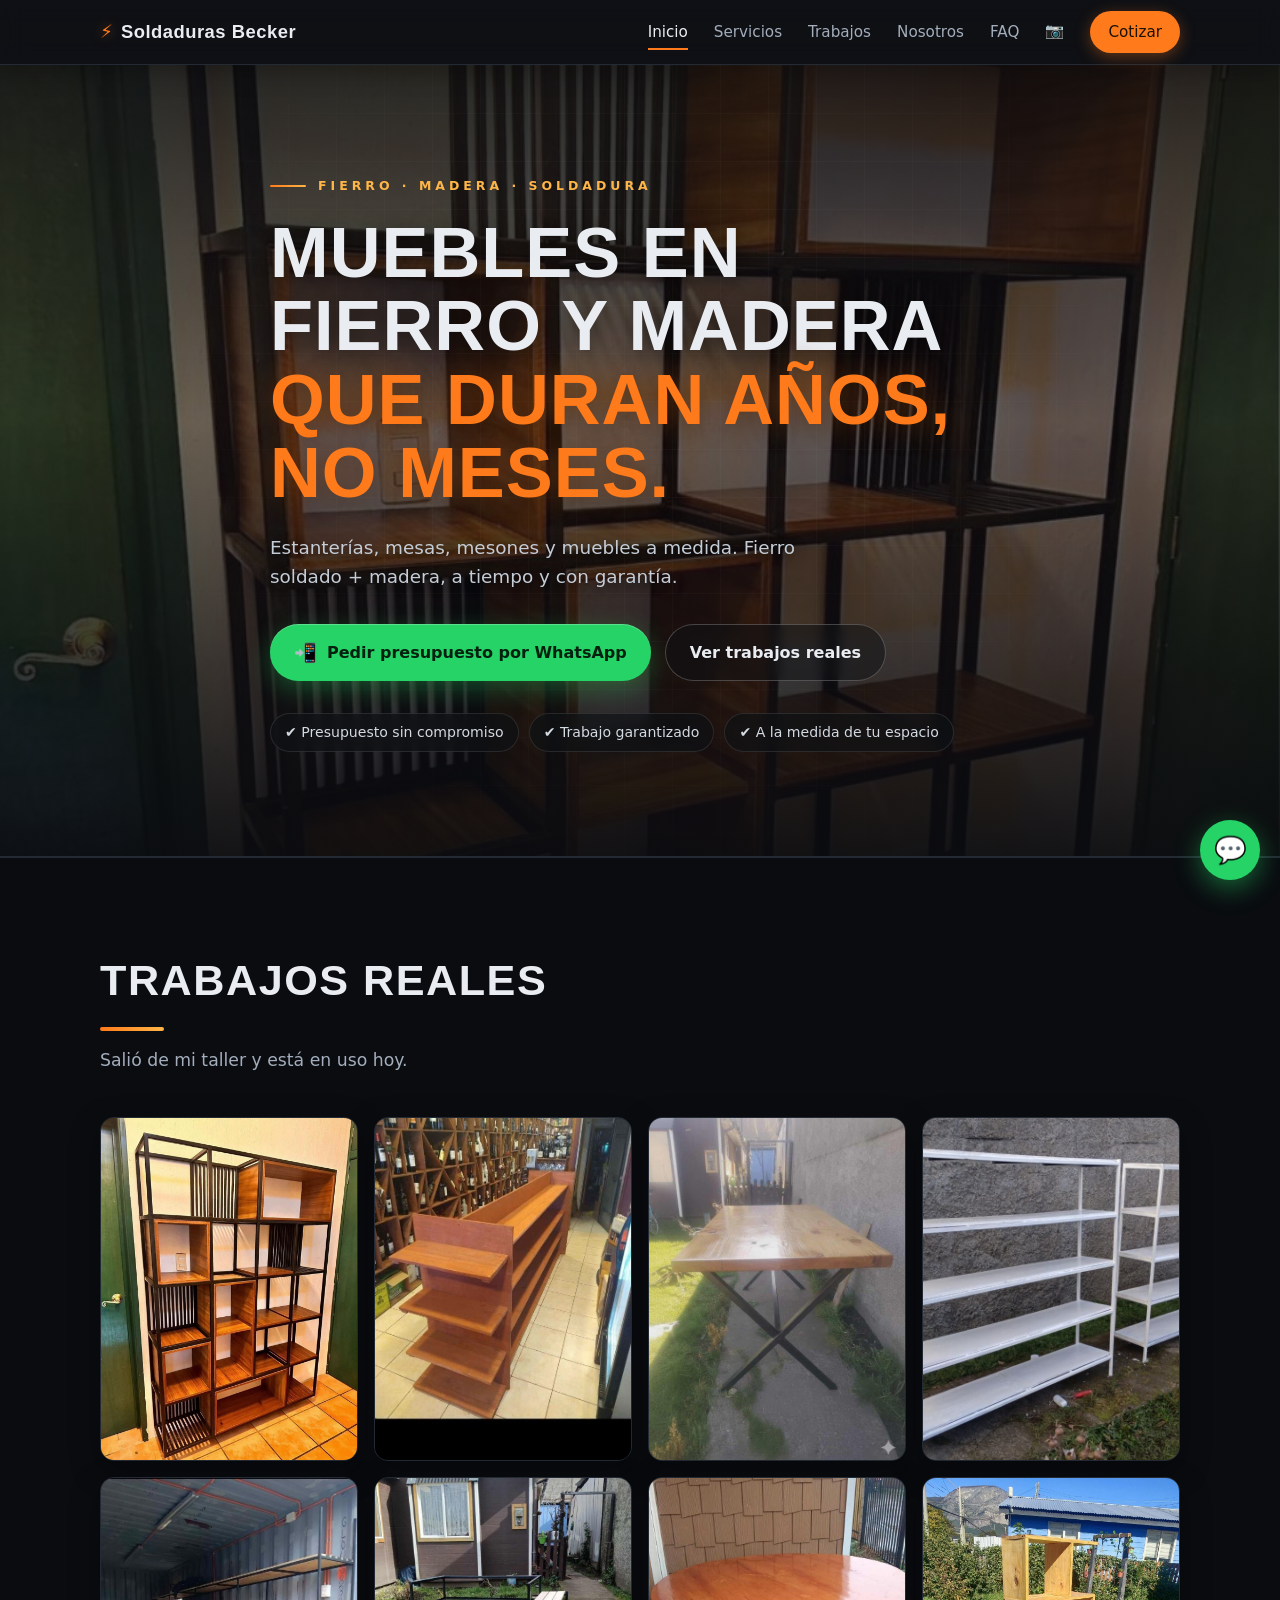
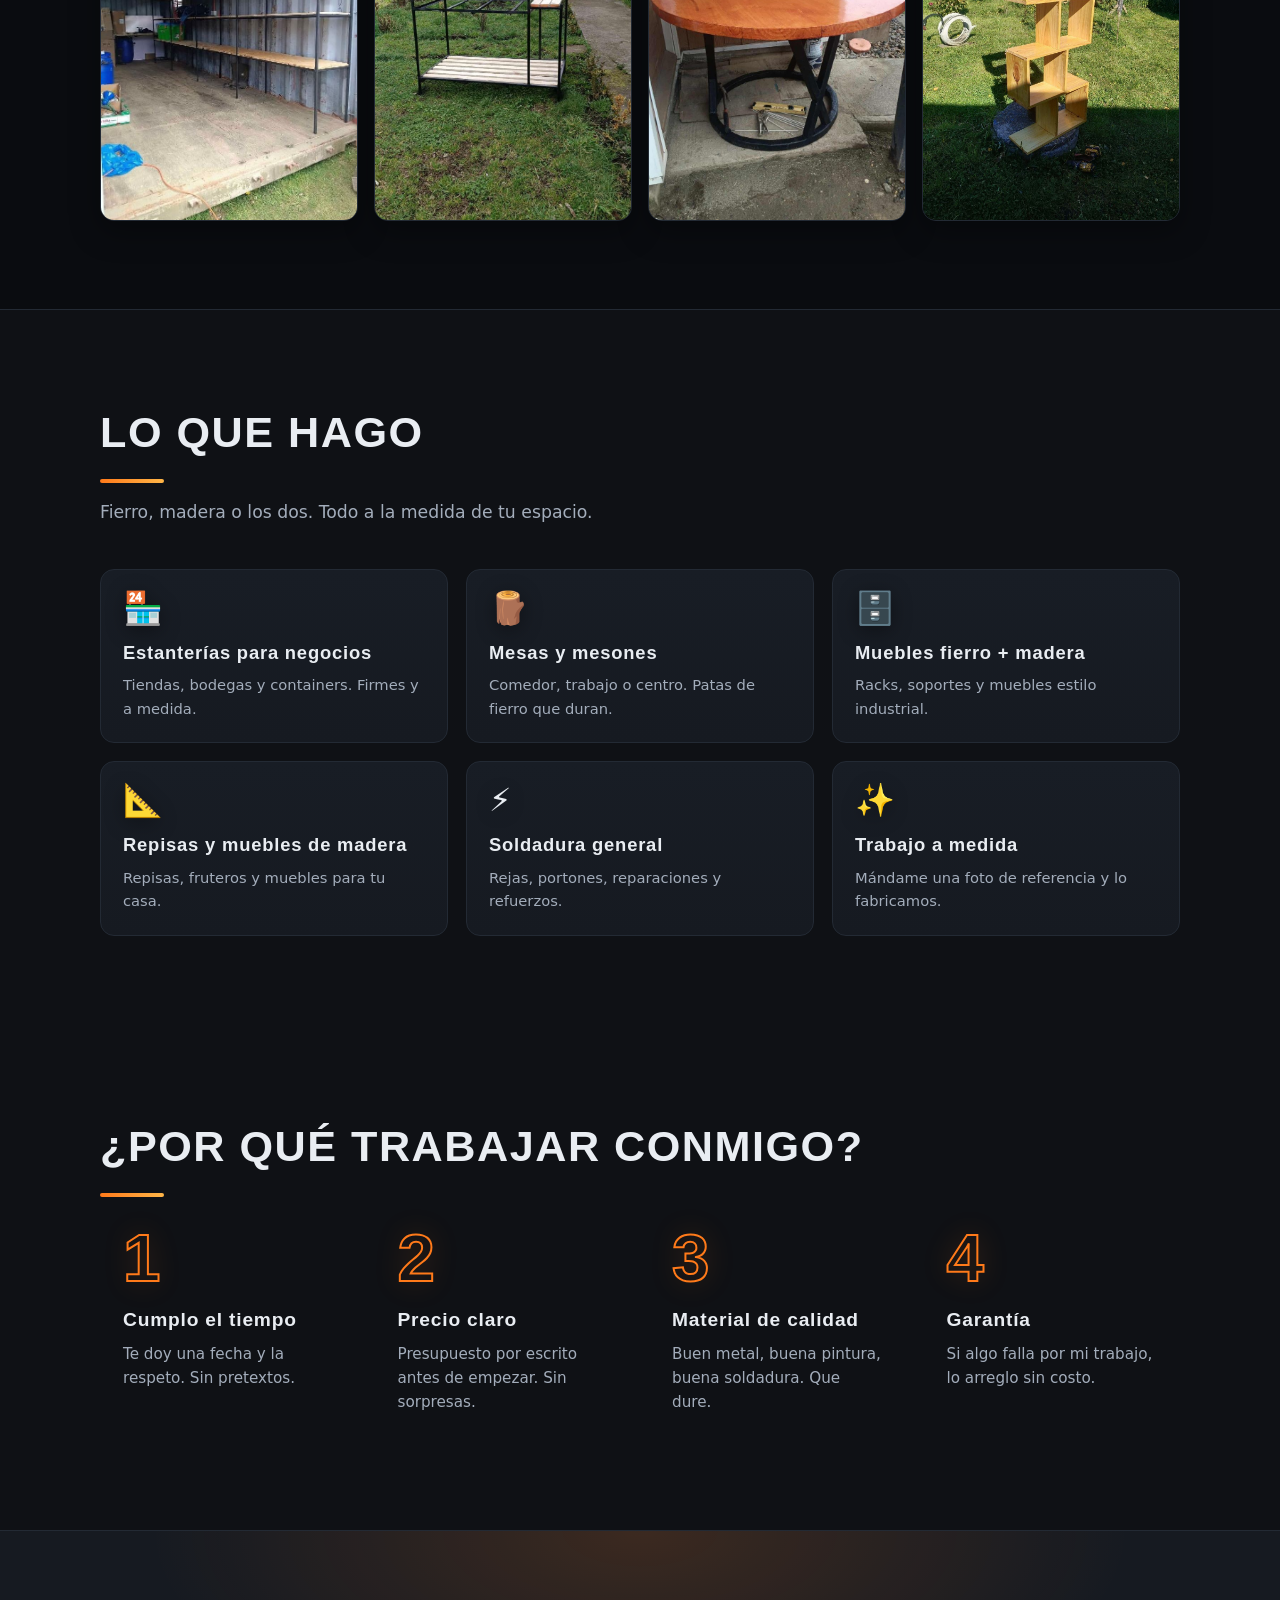
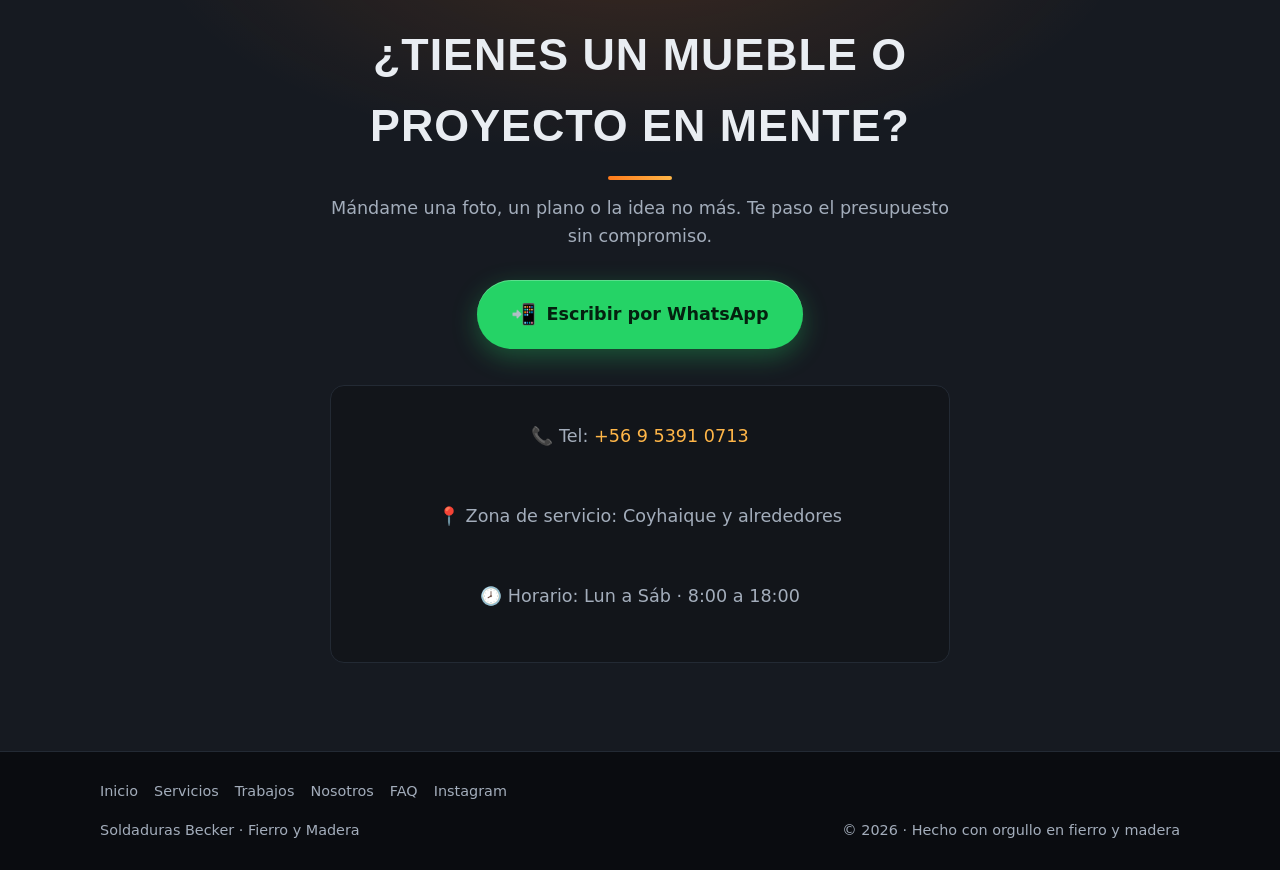
==== index.html @ 7d1e9bcb "Sitio multipagina: Servicios, Galeria, Nosotros y FAQ + menu movil e Instagram - 4 paginas nuevas co" ====
<!DOCTYPE html>
<html lang="es">
<head>
  <meta charset="UTF-8" />
  <meta name="viewport" content="width=device-width, initial-scale=1.0" />
  <!-- ====== EDITA: título y descripción para Google ====== -->
  <title>Muebles y Estructuras en Fierro y Madera | Estanterías, Mesas y Soldadura a Medida</title>
  <meta name="description" content="Muebles y estructuras en fierro y madera hechos a medida: estanterías para negocios y bodegas, mesas, mesones, repisas y soldadura general. Presupuesto sin compromiso por WhatsApp." />
  <meta name="theme-color" content="#0f1115" />

  <!-- Seguridad: Content-Security-Policy (defensa en profundidad) -->
  <meta http-equiv="Content-Security-Policy" content="default-src 'self'; img-src 'self' data:; style-src 'self' https://fonts.googleapis.com; font-src https://fonts.gstatic.com; script-src 'self'; base-uri 'self'; form-action 'self'" />
  <meta name="referrer" content="strict-origin-when-cross-origin" />

  <!-- Open Graph (cómo se ve al compartir el link en WhatsApp/Facebook) -->
  <meta property="og:title" content="Muebles y Estructuras en Fierro y Madera" />
  <meta property="og:description" content="Estanterías, mesas, mesones y muebles a medida en fierro y madera. Pide tu presupuesto por WhatsApp." />
  <meta property="og:type" content="website" />
  <meta property="og:image" content="https://5egaloz.github.io/soldaduras-becker/assets/og-imagen.jpg" />

  <link rel="preconnect" href="https://fonts.googleapis.com" />
  <link rel="preconnect" href="https://fonts.gstatic.com" crossorigin />
  <link href="https://fonts.googleapis.com/css2?family=Oswald:wght@500;600;700&family=Inter:wght@400;500;600&display=swap" rel="stylesheet" />
  <link rel="stylesheet" href="style.css" />
</head>
<body>

  <!-- ====== BARRA SUPERIOR ====== -->
  <header class="nav" id="inicio">
    <div class="container nav__inner">
      <a href="index.html" class="brand">
        <span class="brand__spark">⚡</span>
        <span class="brand__name" data-edit="nombre-negocio">Soldaduras Becker</span>
      </a>
      <button class="nav__toggle" type="button" aria-label="Abrir menú" aria-expanded="false" aria-controls="menu">
        <span></span><span></span><span></span>
      </button>
      <nav class="nav__links" id="menu">
        <a href="index.html" class="is-active">Inicio</a>
        <a href="servicios.html">Servicios</a>
        <a href="galeria.html">Trabajos</a>
        <a href="nosotros.html">Nosotros</a>
        <a href="faq.html">FAQ</a>
        <a class="nav__ig" href="https://www.instagram.com/muebleria.becker/" target="_blank" rel="noopener" aria-label="Instagram">📷</a>
        <a href="#" class="nav__cta" data-wa="56953910713" data-msg="Hola, vi su página y quiero cotizar un mueble o trabajo a medida.">Cotizar</a>
      </nav>
    </div>
  </header>

  <!-- ====== HERO ====== -->
  <section class="hero">
    <div class="container hero__content">
      <p class="hero__eyebrow">FIERRO · MADERA · SOLDADURA</p>
      <h1 class="hero__title">Muebles en fierro y madera<br><span>que duran años, no meses.</span></h1>
      <p class="hero__sub">Estanterías, mesas, mesones y muebles a medida. Fierro soldado + madera, a tiempo y con garantía.</p>
      <div class="hero__actions">
        <!-- ====== EDITA: tu WhatsApp en data-wa (código país + número, sin + ni espacios). Chile: 56953910713 ====== -->
        <a class="btn btn--wa" href="#" data-wa="56953910713" data-msg="Hola, vi su página y quiero cotizar un mueble o estructura a medida.">
          <span class="btn__icon">📲</span> Pedir presupuesto por WhatsApp
        </a>
        <a class="btn btn--ghost" href="#trabajos">Ver trabajos reales</a>
      </div>
      <ul class="hero__badges">
        <li>✔ Presupuesto sin compromiso</li>
        <li>✔ Trabajo garantizado</li>
        <li>✔ A la medida de tu espacio</li>
      </ul>
    </div>
  </section>

  <!-- ====== TRABAJOS / GALERÍA (fotos primero) ====== -->
  <section class="section section--dark" id="trabajos">
    <div class="container">
      <h2 class="section__title">Trabajos reales</h2>
      <p class="section__lead">Salió de mi taller y está en uso hoy.</p>
      <div class="gallery">
        <figure class="gallery__item"><img src="assets/trabajos/trabajo-1.jpg" alt="Estantería industrial de fierro negro y madera instalada en casa de cliente" loading="lazy" /></figure>
        <figure class="gallery__item"><img src="assets/trabajos/trabajo-2.jpg" alt="Mueble exhibidor de madera a medida para tienda de vinos" loading="lazy" /></figure>
        <figure class="gallery__item"><img src="assets/trabajos/trabajo-3.jpg" alt="Mesa de comedor de madera con patas X de fierro soldado" loading="lazy" /></figure>
        <figure class="gallery__item"><img src="assets/trabajos/trabajo-4.jpg" alt="Estanterías metálicas soldadas y pintadas para bodega" loading="lazy" /></figure>
        <figure class="gallery__item"><img src="assets/trabajos/trabajo-5.jpg" alt="Estantería metálica a medida instalada dentro de container de bodega" loading="lazy" /></figure>
        <figure class="gallery__item"><img src="assets/trabajos/trabajo-6.jpg" alt="Mesón de estructura de fierro con cubiertas de madera" loading="lazy" /></figure>
        <figure class="gallery__item"><img src="assets/trabajos/trabajo-7.jpg" alt="Mesa redonda de madera con base circular de fierro soldado" loading="lazy" /></figure>
        <figure class="gallery__item"><img src="assets/trabajos/trabajo-8.jpg" alt="Repisa zigzag de madera nativa hecha a medida" loading="lazy" /></figure>
      </div>
    </div>
  </section>

  <!-- ====== SERVICIOS (info condensada) ====== -->
  <section class="section" id="servicios">
    <div class="container">
      <h2 class="section__title">Lo que hago</h2>
      <p class="section__lead">Fierro, madera o los dos. Todo a la medida de tu espacio.</p>
      <div class="grid grid--3">
        <article class="card"><div class="card__icon">🏪</div><h3>Estanterías para negocios</h3><p>Tiendas, bodegas y containers. Firmes y a medida.</p></article>
        <article class="card"><div class="card__icon">🪵</div><h3>Mesas y mesones</h3><p>Comedor, trabajo o centro. Patas de fierro que duran.</p></article>
        <article class="card"><div class="card__icon">🗄️</div><h3>Muebles fierro + madera</h3><p>Racks, soportes y muebles estilo industrial.</p></article>
        <article class="card"><div class="card__icon">📐</div><h3>Repisas y muebles de madera</h3><p>Repisas, fruteros y muebles para tu casa.</p></article>
        <article class="card"><div class="card__icon">⚡</div><h3>Soldadura general</h3><p>Rejas, portones, reparaciones y refuerzos.</p></article>
        <article class="card"><div class="card__icon">✨</div><h3>Trabajo a medida</h3><p>Mándame una foto de referencia y lo fabricamos.</p></article>
      </div>
    </div>
  </section>

  <!-- ====== POR QUÉ NOSOTROS ====== -->
  <section class="section" id="porque">
    <div class="container">
      <h2 class="section__title">¿Por qué trabajar conmigo?</h2>
      <div class="grid grid--4 why">
        <div class="why__item"><span class="why__num">1</span><h3>Cumplo el tiempo</h3><p>Te doy una fecha y la respeto. Sin pretextos.</p></div>
        <div class="why__item"><span class="why__num">2</span><h3>Precio claro</h3><p>Presupuesto por escrito antes de empezar. Sin sorpresas.</p></div>
        <div class="why__item"><span class="why__num">3</span><h3>Material de calidad</h3><p>Buen metal, buena pintura, buena soldadura. Que dure.</p></div>
        <div class="why__item"><span class="why__num">4</span><h3>Garantía</h3><p>Si algo falla por mi trabajo, lo arreglo sin costo.</p></div>
      </div>
    </div>
  </section>

  <!-- ====== CTA / CONTACTO ====== -->
  <section class="section cta" id="contacto">
    <div class="container cta__inner">
      <h2>¿Tienes un mueble o proyecto en mente?</h2>
      <p>Mándame una foto, un plano o la idea no más. Te paso el presupuesto sin compromiso.</p>
      <a class="btn btn--wa btn--big" href="#" data-wa="56953910713" data-msg="Hola, quiero cotizar un mueble o trabajo en fierro y madera.">
        <span class="btn__icon">📲</span> Escribir por WhatsApp
      </a>
      <div class="cta__alt">
        <!-- EDITA tu teléfono y zona -->
        <p>📞 Tel: <a href="tel:+56953910713" data-edit="telefono">+56 9 5391 0713</a></p>
        <p>📍 Zona de servicio: <span data-edit="zona">Coyhaique y alrededores</span></p>
        <p>🕗 Horario: <span data-edit="horario">Lun a Sáb · 8:00 a 18:00</span></p>
      </div>
    </div>
  </section>

  <footer class="footer">
    <div class="container footer__inner">
      <nav class="footer__links">
        <a href="index.html">Inicio</a>
        <a href="servicios.html">Servicios</a>
        <a href="galeria.html">Trabajos</a>
        <a href="nosotros.html">Nosotros</a>
        <a href="faq.html">FAQ</a>
        <a href="https://www.instagram.com/muebleria.becker/" target="_blank" rel="noopener">Instagram</a>
      </nav>
      <span data-edit="nombre-negocio">Soldaduras Becker · Fierro y Madera</span>
      <span>© <span id="year"></span> · Hecho con orgullo en fierro y madera</span>
    </div>
  </footer>

  <!-- Botón flotante de WhatsApp -->
  <a class="wa-float" href="#" data-wa="56953910713" data-msg="Hola, vi su página y quiero un presupuesto." aria-label="WhatsApp">
    <span>💬</span>
  </a>

  <script src="script.js"></script>
</body>
</html>
---- style.css ----
/* ====== Sistema visual: industrial / acero + acento naranja chispa ====== */
:root {
  --bg: #0f1115;
  --bg-soft: #161a21;
  --bg-dark: #0a0c10;
  --text: #e9edf2;
  --muted: #a3adbb;
  --line: #232a34;
  --accent: #ff7a1a;      /* naranja chispa de soldadura */
  --accent-2: #ffb648;
  --wa: #25d366;
  --radius: 14px;
  --max: 1120px;
  --shadow-card: 0 10px 30px rgba(0, 0, 0, .35);
  --shadow-card-hover: 0 18px 44px rgba(0, 0, 0, .5);
}

* { box-sizing: border-box; margin: 0; padding: 0; }
html { scroll-behavior: smooth; }
body {
  font-family: 'Inter', system-ui, sans-serif;
  background: var(--bg);
  color: var(--text);
  line-height: 1.6;
  -webkit-font-smoothing: antialiased;
}
h1, h2, h3, .brand__name { font-family: 'Oswald', sans-serif; letter-spacing: .5px; }
a { color: inherit; text-decoration: none; }
img { max-width: 100%; display: block; }
.container { width: 100%; max-width: var(--max); margin: 0 auto; padding: 0 20px; }

/* Anclas: que el sticky nav no tape los títulos */
section[id] { scroll-margin-top: 72px; }

/* ====== Accesibilidad: focus visible ====== */
a:focus-visible,
button:focus-visible {
  outline: 3px solid var(--accent-2);
  outline-offset: 3px;
  border-radius: 6px;
}
.btn:focus-visible, .nav__cta:focus-visible, .wa-float:focus-visible {
  outline: 3px solid var(--accent-2);
  outline-offset: 3px;
}

/* ====== Nav ====== */
.nav {
  position: sticky; top: 0; z-index: 50;
  background: rgba(15,17,21,.82);
  backdrop-filter: blur(12px);
  -webkit-backdrop-filter: blur(12px);
  border-bottom: 1px solid var(--line);
  box-shadow: 0 6px 24px rgba(0,0,0,.25);
}
.nav__inner { display: flex; align-items: center; justify-content: space-between; height: 64px; gap: 12px; }
.brand { display: flex; align-items: center; gap: 8px; font-size: 1.15rem; font-weight: 700; min-width: 0; }
.brand__name { white-space: nowrap; overflow: hidden; text-overflow: ellipsis; }
.brand__spark { color: var(--accent); filter: drop-shadow(0 0 6px rgba(255,122,26,.6)); }
.nav__links { display: flex; align-items: center; gap: 26px; flex-shrink: 0; }
.nav__links a { color: var(--muted); font-weight: 500; font-size: .95rem; transition: color .2s; position: relative; }
.nav__links a:not(.nav__cta)::after {
  content: ""; position: absolute; left: 0; bottom: -6px;
  width: 100%; height: 2px; background: var(--accent);
  transform: scaleX(0); transform-origin: left;
  transition: transform .25s ease;
}
.nav__links a:not(.nav__cta):hover::after { transform: scaleX(1); }
.nav__links a:hover { color: var(--text); }
.nav__cta {
  background: var(--accent); color: #1a1206 !important;
  padding: 9px 18px; border-radius: 999px; font-weight: 600;
  box-shadow: 0 4px 16px rgba(255,122,26,.35);
  transition: background .2s, box-shadow .2s, transform .15s;
}
.nav__cta:hover { background: var(--accent-2); box-shadow: 0 6px 20px rgba(255,182,72,.4); transform: translateY(-1px); }

/* ====== Hero con foto real (trabajo-1: estantería fierro + madera) ====== */
.hero {
  position: relative;
  min-height: 88vh;
  display: flex; align-items: center;
  background:
    linear-gradient(180deg, rgba(10,12,16,.88) 0%, rgba(13,15,19,.62) 45%, rgba(10,12,16,.96) 100%),
    radial-gradient(900px 420px at 80% -10%, rgba(255,122,26,.22), transparent 60%),
    url("assets/trabajos/trabajo-1.jpg") center 35% / cover no-repeat var(--bg-dark);
  overflow: hidden;
  border-bottom: 1px solid var(--line);
}
.hero::after {
  content: ""; position: absolute; inset: 0; z-index: 1;
  background-image:
    linear-gradient(rgba(255,255,255,.022) 1px, transparent 1px),
    linear-gradient(90deg, rgba(255,255,255,.022) 1px, transparent 1px);
  background-size: 48px 48px;
  -webkit-mask-image: radial-gradient(circle at 50% 40%, #000 30%, transparent 75%);
  mask-image: radial-gradient(circle at 50% 40%, #000 30%, transparent 75%);
  pointer-events: none;
}
.hero__content { position: relative; z-index: 2; padding: 80px 20px; max-width: 780px; }
.hero__eyebrow {
  display: inline-flex; align-items: center; gap: 12px;
  color: var(--accent-2); font-weight: 600; letter-spacing: 4px; font-size: .78rem;
  margin-bottom: 20px;
}
.hero__eyebrow::before {
  content: ""; width: 36px; height: 2px;
  background: linear-gradient(90deg, var(--accent), var(--accent-2));
  border-radius: 2px;
}
.hero__title {
  font-size: clamp(2.5rem, 7vw, 4.4rem);
  line-height: 1.04;
  font-weight: 700;
  text-transform: uppercase;
  letter-spacing: 1px;
  text-shadow: 0 4px 24px rgba(0,0,0,.6);
}
.hero__title span { color: var(--accent); text-shadow: 0 0 30px rgba(255,122,26,.35), 0 4px 24px rgba(0,0,0,.6); }
.hero__sub {
  color: #c4ccd6; font-size: 1.15rem; margin: 24px 0 32px; max-width: 560px;
  text-shadow: 0 2px 12px rgba(0,0,0,.7);
}
.hero__actions { display: flex; gap: 14px; flex-wrap: wrap; }
.hero__badges { list-style: none; display: flex; gap: 10px; flex-wrap: wrap; margin-top: 32px; }
.hero__badges li {
  color: #d4dae2; font-size: .88rem; font-weight: 500;
  background: rgba(15,17,21,.65);
  border: 1px solid rgba(255,255,255,.1);
  backdrop-filter: blur(6px);
  -webkit-backdrop-filter: blur(6px);
  padding: 7px 14px; border-radius: 999px;
}

/* ====== Botones ====== */
.btn {
  display: inline-flex; align-items: center; gap: 10px;
  padding: 14px 24px; border-radius: 999px;
  font-weight: 600; font-size: 1rem; cursor: pointer;
  transition: transform .18s ease, background .2s, box-shadow .25s, border-color .2s, color .2s;
}
.btn:hover { transform: translateY(-2px); }
.btn:active { transform: translateY(0); }
.btn--wa {
  background: var(--wa); color: #04210f;
  box-shadow: 0 8px 26px rgba(37,211,102,.32), inset 0 1px 0 rgba(255,255,255,.25);
}
.btn--wa:hover { background: #2ee06f; box-shadow: 0 12px 34px rgba(37,211,102,.45), inset 0 1px 0 rgba(255,255,255,.25); }
.btn--ghost {
  background: rgba(15,17,21,.5); color: var(--text);
  border: 1px solid rgba(255,255,255,.22);
  backdrop-filter: blur(6px);
  -webkit-backdrop-filter: blur(6px);
}
.btn--ghost:hover { border-color: var(--accent); color: var(--accent-2); background: rgba(255,122,26,.08); }
.btn--big { padding: 18px 34px; font-size: 1.1rem; }
.btn__icon { font-size: 1.15em; }

/* ====== Secciones ====== */
.section { padding: 88px 0; }
.section--dark { background: var(--bg-dark); border-top: 1px solid var(--line); border-bottom: 1px solid var(--line); }
.section__title {
  font-size: clamp(1.9rem, 4vw, 2.7rem);
  font-weight: 700;
  text-transform: uppercase;
  letter-spacing: 1.5px;
  position: relative;
  padding-bottom: 16px;
}
.section__title::after {
  content: ""; position: absolute; left: 0; bottom: 0;
  width: 64px; height: 4px; border-radius: 2px;
  background: linear-gradient(90deg, var(--accent), var(--accent-2));
}
.section__lead { color: var(--muted); margin: 16px 0 42px; font-size: 1.08rem; max-width: 640px; }
code { background: var(--bg-soft); padding: 2px 7px; border-radius: 6px; color: var(--accent-2); font-size: .9em; }

/* ====== Grids / Cards ====== */
.grid { display: grid; gap: 18px; }
.grid--3 { grid-template-columns: repeat(3, 1fr); }
.grid--4 { grid-template-columns: repeat(4, 1fr); }
.card {
  position: relative;
  background: linear-gradient(180deg, #181d25, var(--bg-soft));
  border: 1px solid var(--line);
  border-radius: var(--radius); padding: 22px 22px;
  transition: transform .22s ease, border-color .25s, box-shadow .25s;
  overflow: hidden;
}
.card::before {
  content: ""; position: absolute; top: 0; left: 0; right: 0;
  height: 3px; background: linear-gradient(90deg, var(--accent), var(--accent-2));
  transform: scaleX(0); transform-origin: left;
  transition: transform .3s ease;
}
.card:hover {
  transform: translateY(-6px);
  border-color: rgba(255,122,26,.55);
  box-shadow: var(--shadow-card-hover);
}
.card:hover::before { transform: scaleX(1); }
.card__icon {
  font-size: 2.4rem; margin-bottom: 14px; line-height: 1;
  filter: drop-shadow(0 4px 10px rgba(0,0,0,.4));
  transition: transform .25s ease;
}
.card:hover .card__icon { transform: scale(1.12) rotate(-3deg); }
.card h3 { font-size: 1.15rem; margin-bottom: 6px; letter-spacing: .8px; }
.card p { color: var(--muted); font-size: .92rem; }
.card__icon { font-size: 2rem; }

/* ====== Galería (fotos verticales de celular) ====== */
.gallery { display: grid; grid-template-columns: repeat(4, 1fr); gap: 16px; }
.gallery__item {
  margin: 0;
  aspect-ratio: 3 / 4;
  border-radius: var(--radius); overflow: hidden;
  background: var(--bg-soft);
  border: 1px solid var(--line);
  box-shadow: var(--shadow-card);
  transition: transform .25s ease, border-color .25s, box-shadow .3s;
}
.gallery__item:hover {
  transform: translateY(-5px);
  border-color: var(--accent);
  box-shadow: 0 16px 40px rgba(0,0,0,.55), 0 0 0 1px rgba(255,122,26,.35);
}
.gallery__item img {
  width: 100%; height: 100%; object-fit: cover;
  transition: transform .5s cubic-bezier(.2,.7,.3,1), filter .4s;
  filter: saturate(.96);
}
.gallery__item:hover img { transform: scale(1.07); filter: saturate(1.08); }

/* ====== Por qué: números grandes estilo industrial (outline naranja) ====== */
.why__item {
  padding: 26px 22px;
  border-radius: var(--radius);
  border: 1px solid transparent;
  transition: border-color .25s, background .25s, transform .22s;
}
.why__item:hover {
  border-color: var(--line);
  background: rgba(22,26,33,.6);
  transform: translateY(-3px);
}
.why__num {
  display: block;
  font-family: 'Oswald', sans-serif;
  font-size: 4.2rem; font-weight: 700; line-height: 1;
  margin-bottom: 14px;
  color: transparent;
  -webkit-text-stroke: 2px var(--accent);
  text-shadow: 0 0 30px rgba(255,122,26,.18);
}
@supports not (-webkit-text-stroke: 2px orange) {
  .why__num { color: var(--accent); }
}
.why__item h3 { font-size: 1.2rem; margin-bottom: 6px; letter-spacing: .8px; }
.why__item p { color: var(--muted); font-size: .95rem; }

/* ====== CTA ====== */
.cta {
  background:
    radial-gradient(700px 320px at 50% 0%, rgba(255,122,26,.16), transparent 70%),
    var(--bg-soft);
  text-align: center;
  border-top: 1px solid var(--line);
}
.cta__inner { max-width: 660px; margin: 0 auto; }
.cta h2 {
  font-size: clamp(1.9rem, 4vw, 2.8rem);
  text-transform: uppercase; letter-spacing: 1px;
  position: relative; padding-bottom: 18px; margin-bottom: 4px;
}
.cta h2::after {
  content: ""; position: absolute; left: 50%; bottom: 0; transform: translateX(-50%);
  width: 64px; height: 4px; border-radius: 2px;
  background: linear-gradient(90deg, var(--accent), var(--accent-2));
}
.cta p { color: var(--muted); margin: 14px 0 30px; font-size: 1.1rem; }
.cta__alt {
  margin-top: 36px; color: var(--muted); display: grid; gap: 8px; font-size: 1rem;
  background: rgba(15,17,21,.5);
  border: 1px solid var(--line);
  border-radius: var(--radius);
  padding: 22px 18px;
}
.cta__alt a { color: var(--accent-2); transition: color .2s; }
.cta__alt a:hover { color: var(--accent); }

/* ====== Footer ====== */
.footer { border-top: 1px solid var(--line); padding: 28px 0; color: var(--muted); font-size: .9rem; background: var(--bg-dark); }
.footer__inner { display: flex; justify-content: space-between; flex-wrap: wrap; gap: 10px; align-items: center; }
.footer__links { display: flex; flex-wrap: wrap; gap: 16px; width: 100%; margin-bottom: 6px; }
.footer__links a { color: var(--muted); transition: color .2s; }
.footer__links a:hover { color: var(--accent-2); }

/* ====== WhatsApp flotante: sombra verde + pulso sutil ====== */
.wa-float {
  position: fixed; right: 20px; bottom: 20px; z-index: 60;
  width: 60px; height: 60px; border-radius: 50%;
  background: var(--wa); display: flex; align-items: center; justify-content: center;
  font-size: 1.65rem;
  box-shadow: 0 8px 26px rgba(37,211,102,.45);
  transition: transform .2s ease, box-shadow .25s;
  animation: wa-pulse 2.6s ease-in-out infinite;
}
.wa-float:hover { transform: scale(1.08); animation-play-state: paused; }
@keyframes wa-pulse {
  0%, 100% { box-shadow: 0 8px 26px rgba(37,211,102,.45), 0 0 0 0 rgba(37,211,102,.45); }
  50%      { box-shadow: 0 8px 26px rgba(37,211,102,.45), 0 0 0 14px rgba(37,211,102,0); }
}

/* ====== Movimiento reducido (accesibilidad) ====== */
@media (prefers-reduced-motion: reduce) {
  html { scroll-behavior: auto; }
  *, *::before, *::after { animation: none !important; transition: none !important; }
}

/* ====== Botón hamburguesa (oculto en desktop) ====== */
.nav__toggle {
  display: none;
  flex-direction: column; justify-content: center; align-items: center; gap: 5px;
  width: 44px; height: 44px;
  background: none; border: 0; cursor: pointer; padding: 0;
}
.nav__toggle span {
  display: block; width: 24px; height: 2px; border-radius: 2px;
  background: var(--text);
  transition: transform .25s ease, opacity .2s ease;
}
.nav__toggle[aria-expanded="true"] span:nth-child(1) { transform: translateY(7px) rotate(45deg); }
.nav__toggle[aria-expanded="true"] span:nth-child(2) { opacity: 0; }
.nav__toggle[aria-expanded="true"] span:nth-child(3) { transform: translateY(-7px) rotate(-45deg); }

/* Link activo en el nav */
.nav__links a.is-active { color: var(--text); }
.nav__links a.is-active:not(.nav__cta)::after { transform: scaleX(1); }

/* Enlace a Instagram en el nav */
.nav__ig { font-size: 1.2rem; line-height: 1; }
.nav__ig:hover { color: var(--accent-2); }

/* ====== Cabecera de subpágina (hero chico) ====== */
.page-header {
  position: relative;
  padding: 72px 0 48px;
  background:
    radial-gradient(720px 300px at 82% -30%, rgba(255,122,26,.18), transparent 60%),
    var(--bg-soft);
  border-bottom: 1px solid var(--line);
}
.page-header__eyebrow {
  display: inline-flex; align-items: center; gap: 12px;
  color: var(--accent-2); font-weight: 600; letter-spacing: 4px; font-size: .78rem;
  margin-bottom: 16px;
}
.page-header__eyebrow::before {
  content: ""; width: 36px; height: 2px;
  background: linear-gradient(90deg, var(--accent), var(--accent-2)); border-radius: 2px;
}
.page-header h1 {
  font-size: clamp(2rem, 5vw, 3.2rem);
  text-transform: uppercase; letter-spacing: 1px; line-height: 1.08;
}
.page-header h1 span { color: var(--accent); }
.page-header p { color: var(--muted); margin-top: 16px; font-size: 1.1rem; max-width: 640px; }

/* Migas de pan simples */
.crumbs { font-size: .85rem; color: var(--muted); margin-bottom: 18px; }
.crumbs a { color: var(--accent-2); }
.crumbs a:hover { color: var(--accent); }

/* ====== Servicios en detalle ====== */
.svc { display: grid; gap: 18px; grid-template-columns: repeat(2, 1fr); }
.svc__item {
  background: linear-gradient(180deg, #181d25, var(--bg-soft));
  border: 1px solid var(--line); border-radius: var(--radius);
  padding: 26px 24px;
  transition: border-color .25s, transform .22s, box-shadow .25s;
}
.svc__item:hover { border-color: rgba(255,122,26,.5); transform: translateY(-4px); box-shadow: var(--shadow-card-hover); }
.svc__item .card__icon { font-size: 2.2rem; margin-bottom: 12px; }
.svc__item h3 { font-size: 1.3rem; letter-spacing: .6px; margin-bottom: 8px; }
.svc__item > p { color: var(--muted); margin-bottom: 14px; }
.svc__list { list-style: none; display: grid; gap: 8px; margin-bottom: 18px; }
.svc__list li { color: var(--text); font-size: .94rem; padding-left: 24px; position: relative; }
.svc__list li::before { content: "✔"; position: absolute; left: 0; color: var(--accent); }
.svc__item .btn { font-size: .92rem; padding: 11px 20px; }

/* ====== Sobre mí / El taller ====== */
.about { display: grid; grid-template-columns: 1.15fr .85fr; gap: 36px; align-items: start; }
.about p { color: var(--muted); margin-bottom: 16px; font-size: 1.05rem; }
.about strong { color: var(--text); }
.about__media {
  border-radius: var(--radius); overflow: hidden;
  border: 1px solid var(--line); box-shadow: var(--shadow-card);
}
.about__media img { width: 100%; height: 100%; object-fit: cover; aspect-ratio: 3 / 4; }
.about__stats { display: flex; flex-wrap: wrap; gap: 14px; margin: 8px 0 24px; }
.about__stat {
  background: rgba(15,17,21,.5); border: 1px solid var(--line);
  border-radius: var(--radius); padding: 14px 18px; min-width: 120px;
}
.about__stat b { display: block; font-family: 'Oswald', sans-serif; font-size: 1.9rem; color: var(--accent-2); line-height: 1; }
.about__stat span { color: var(--muted); font-size: .85rem; }

/* ====== FAQ (acordeón nativo) ====== */
.faq { max-width: 780px; }
.faq details {
  border: 1px solid var(--line); border-radius: var(--radius);
  background: var(--bg-soft); margin-bottom: 12px; overflow: hidden;
  transition: border-color .2s;
}
.faq details[open] { border-color: rgba(255,122,26,.45); }
.faq summary {
  cursor: pointer; list-style: none;
  padding: 18px 22px; font-family: 'Oswald', sans-serif; font-size: 1.08rem; letter-spacing: .4px;
  display: flex; justify-content: space-between; align-items: center; gap: 14px;
}
.faq summary::-webkit-details-marker { display: none; }
.faq summary::after { content: "+"; color: var(--accent); font-size: 1.5rem; line-height: 1; transition: transform .25s ease; }
.faq details[open] summary::after { transform: rotate(45deg); }
.faq details[open] summary { border-bottom: 1px solid var(--line); }
.faq__a { padding: 16px 22px; color: var(--muted); font-size: 1rem; }
.faq__a a { color: var(--accent-2); }

/* ====== Galería: pista de click + lightbox ====== */
.gallery__item { cursor: zoom-in; }
.lightbox {
  position: fixed; inset: 0; z-index: 100;
  background: rgba(5,7,10,.93);
  display: none; align-items: center; justify-content: center; padding: 24px;
}
.lightbox.is-open { display: flex; }
.lightbox img { max-width: 92vw; max-height: 88vh; border-radius: 10px; box-shadow: 0 24px 70px rgba(0,0,0,.65); }
.lightbox__close {
  position: absolute; top: 14px; right: 22px;
  font-size: 2.4rem; line-height: 1; color: #fff;
  background: none; border: 0; cursor: pointer;
}

/* ====== Responsive ====== */
@media (max-width: 880px) {
  .grid--3 { grid-template-columns: repeat(2, 1fr); }
  .grid--4 { grid-template-columns: repeat(2, 1fr); }
  .gallery { grid-template-columns: repeat(2, 1fr); gap: 12px; }
  .svc { grid-template-columns: 1fr; }
  .about { grid-template-columns: 1fr; }
  .about__media { max-width: 380px; }
  .hero { background-position: center 30%, 80% -10%, center 30%; }

  /* Menú móvil: el hamburguesa aparece y los links pasan a panel desplegable */
  .nav__toggle { display: flex; }
  .nav__links {
    position: absolute; top: 64px; left: 0; right: 0;
    flex-direction: column; align-items: stretch; gap: 0;
    background: rgba(15,17,21,.98);
    backdrop-filter: blur(12px); -webkit-backdrop-filter: blur(12px);
    border-bottom: 1px solid var(--line);
    box-shadow: 0 18px 40px rgba(0,0,0,.45);
    padding: 6px 20px 16px;
    max-height: 0; overflow: hidden; opacity: 0; pointer-events: none;
    transition: max-height .3s ease, opacity .2s, padding .3s;
  }
  .nav__links.is-open { max-height: 80vh; opacity: 1; pointer-events: auto; }
  .nav__links a { display: block; padding: 13px 2px; font-size: 1rem; border-bottom: 1px solid var(--line); }
  .nav__links a:not(.nav__cta)::after { display: none; }
  .nav__links .nav__ig { border-bottom: 1px solid var(--line); }
  .nav__cta { margin-top: 14px; text-align: center; border-bottom: 0 !important; }
}
@media (max-width: 560px) {
  .grid--3, .grid--4 { grid-template-columns: 1fr; }
  .gallery { grid-template-columns: repeat(2, 1fr); gap: 10px; }
  .hero { min-height: 92vh; }
  .hero__content { padding: 64px 20px; }
  .hero__actions { flex-direction: column; align-items: stretch; }
  .btn { justify-content: center; }
  .section { padding: 64px 0; }
  .why__num { font-size: 3.4rem; }
  .brand { font-size: 1rem; }
  .footer__inner { justify-content: center; text-align: center; }
}
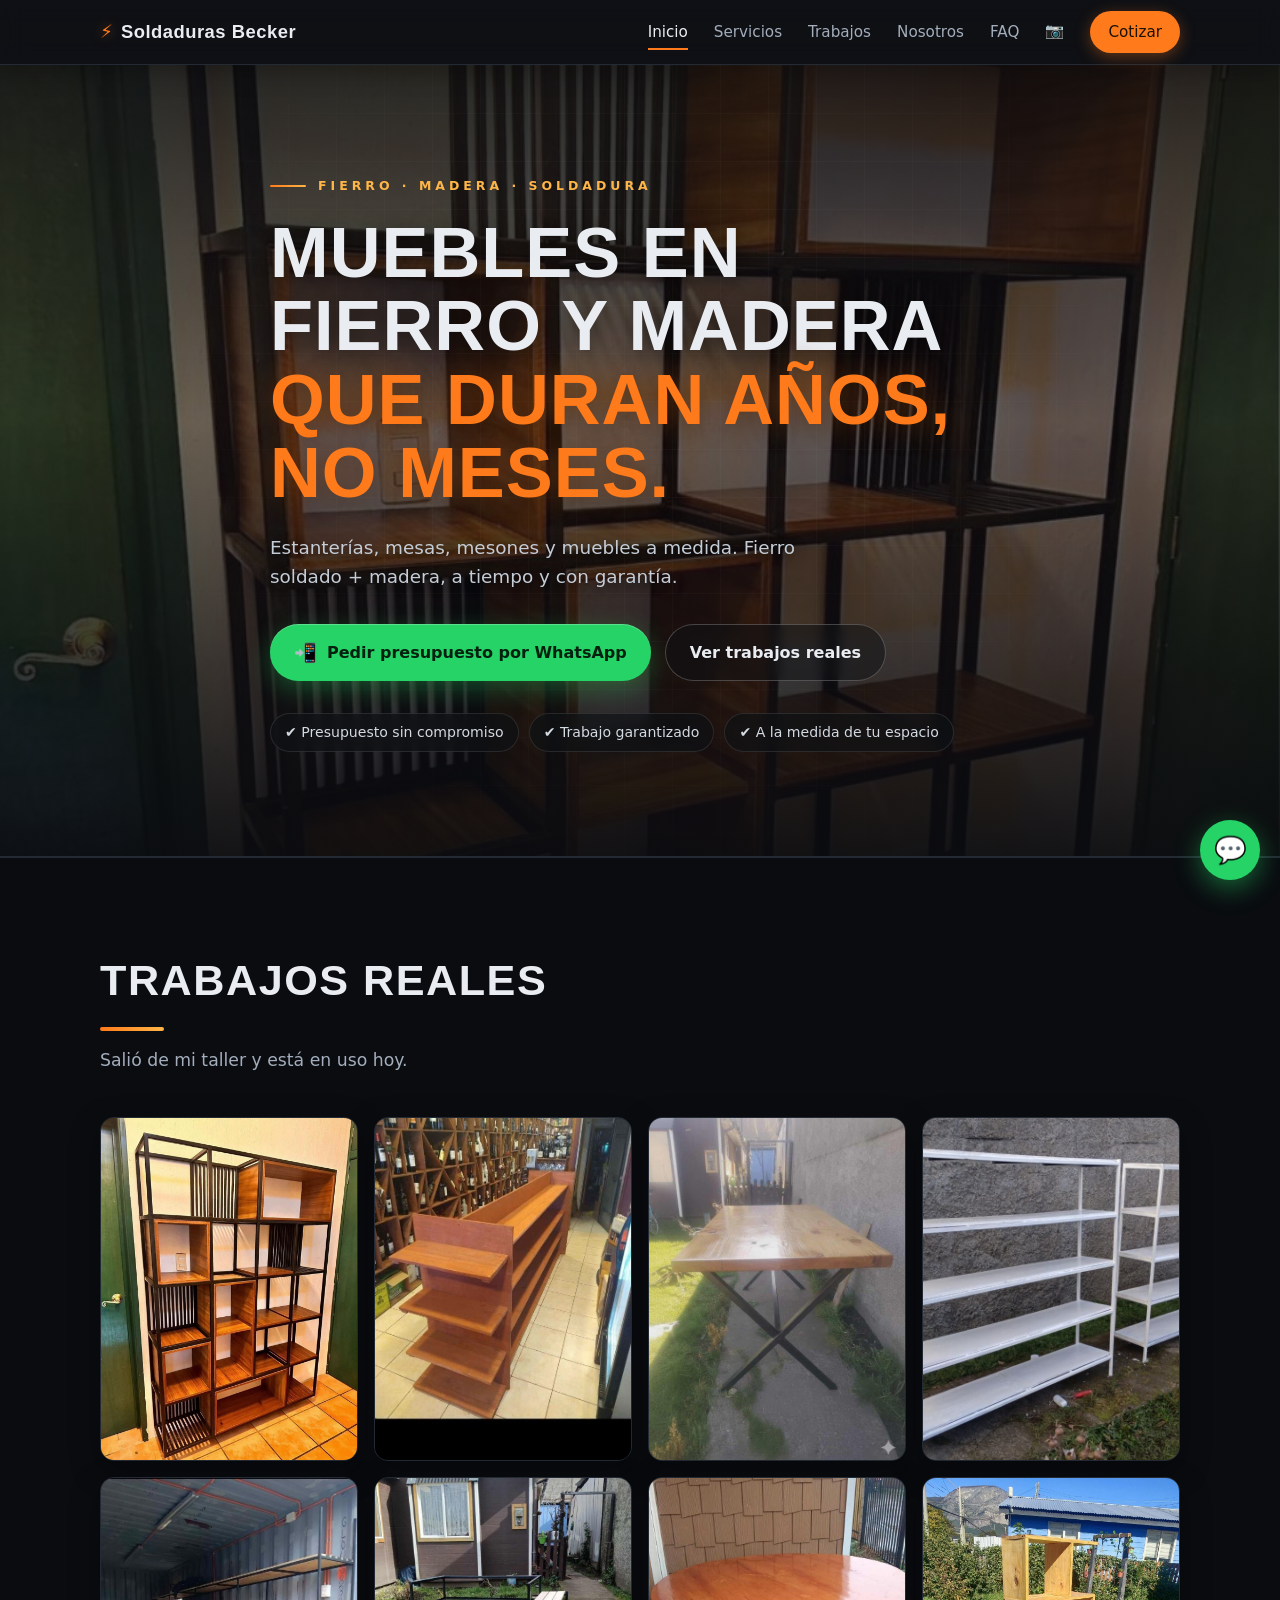
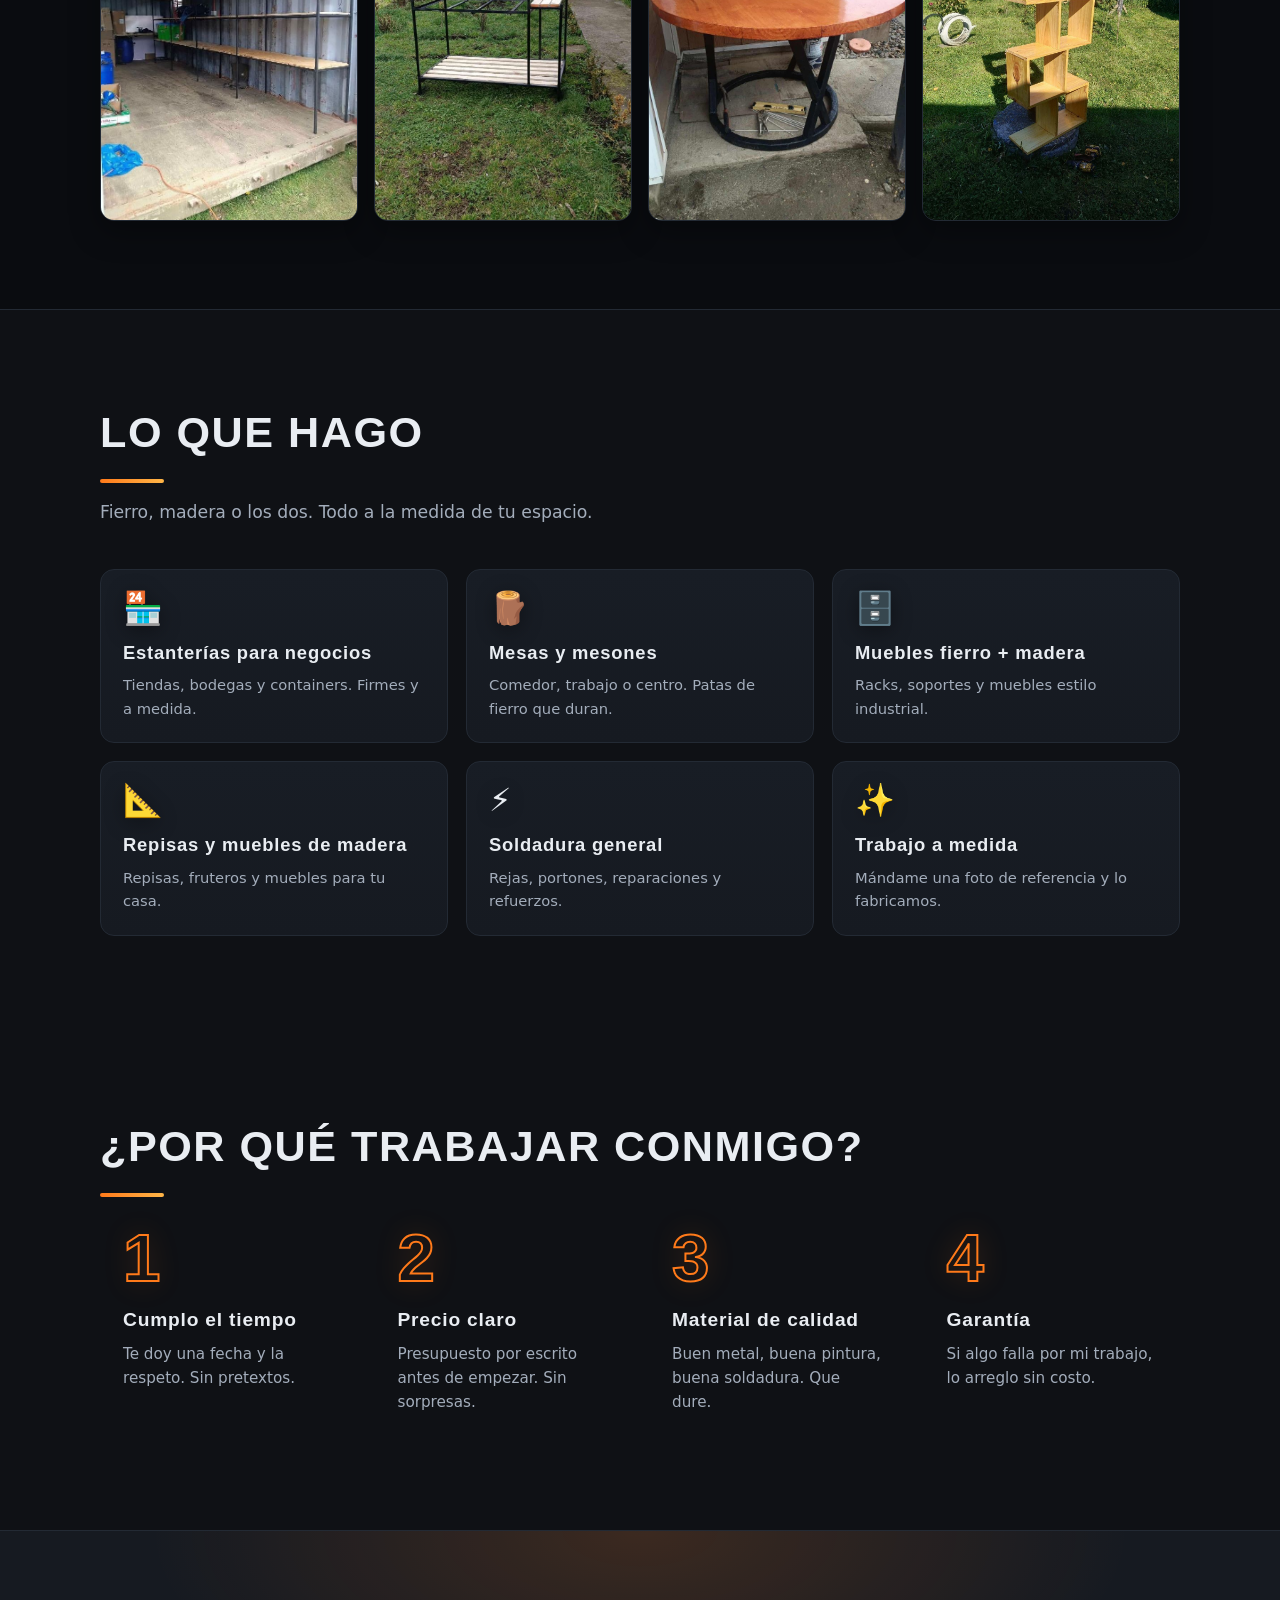
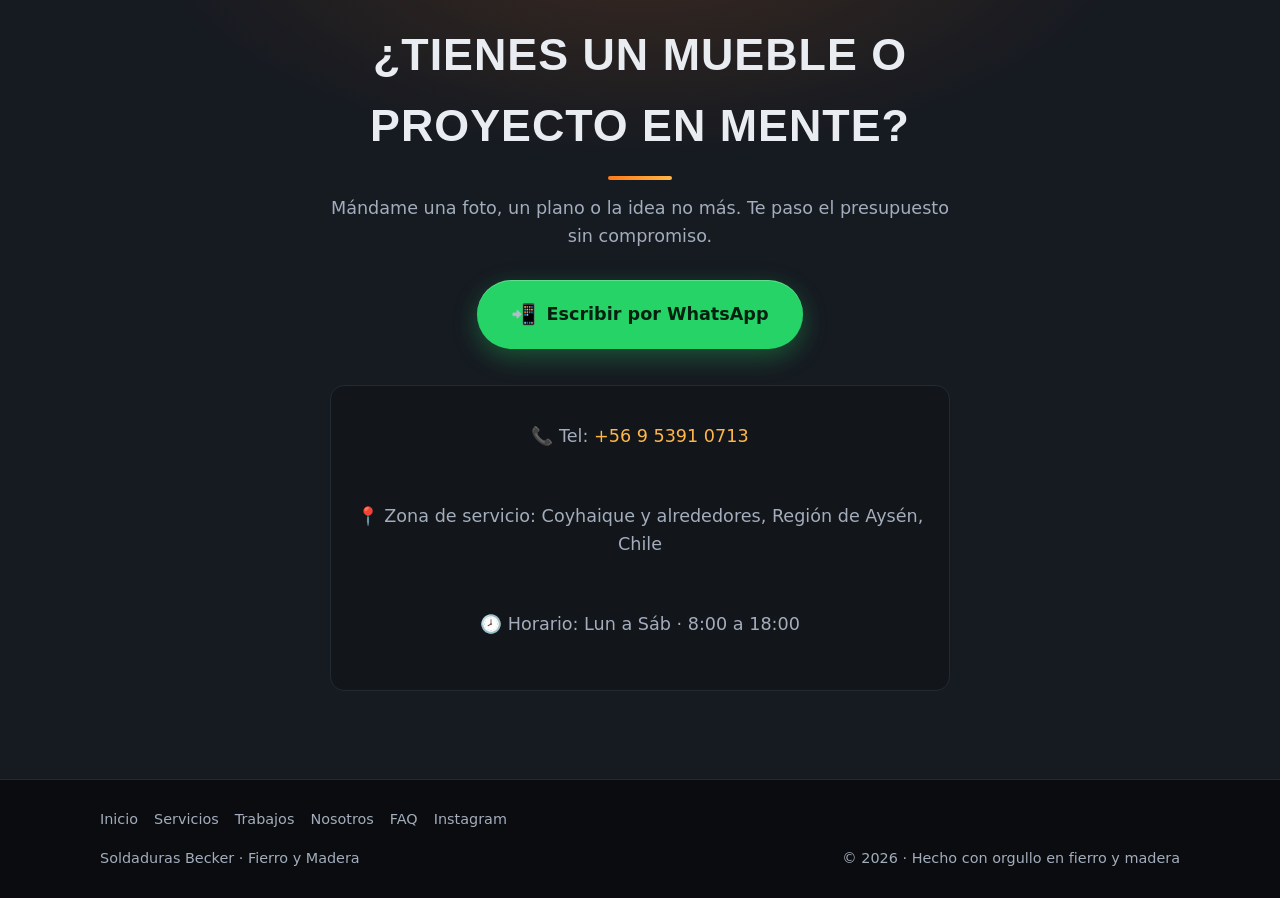
==== commit 8dfe3efa: "SEO: JSON-LD LocalBusiness, sitemap, robots, canonical, favicon, twitter cards, GA4 preparado - Dato" ====
--- a/index.html
+++ b/index.html
@@ -4,19 +4,51 @@
   <meta charset="UTF-8" />
   <meta name="viewport" content="width=device-width, initial-scale=1.0" />
   <!-- ====== EDITA: título y descripción para Google ====== -->
-  <title>Muebles y Estructuras en Fierro y Madera | Estanterías, Mesas y Soldadura a Medida</title>
-  <meta name="description" content="Muebles y estructuras en fierro y madera hechos a medida: estanterías para negocios y bodegas, mesas, mesones, repisas y soldadura general. Presupuesto sin compromiso por WhatsApp." />
+  <title>Soldaduras Becker | Muebles de Fierro y Madera a Medida en Coyhaique</title>
+  <meta name="description" content="Soldaduras Becker, Coyhaique (Región de Aysén): muebles y estructuras en fierro y madera hechos a medida — estanterías para negocios y bodegas, mesas, mesones, repisas y soldadura general. Presupuesto sin compromiso por WhatsApp." />
   <meta name="theme-color" content="#0f1115" />
 
   <!-- Seguridad: Content-Security-Policy (defensa en profundidad) -->
-  <meta http-equiv="Content-Security-Policy" content="default-src 'self'; img-src 'self' data:; style-src 'self' https://fonts.googleapis.com; font-src https://fonts.gstatic.com; script-src 'self'; base-uri 'self'; form-action 'self'" />
+  <meta http-equiv="Content-Security-Policy" content="default-src 'self'; img-src 'self' data: https://*.google-analytics.com https://*.googletagmanager.com; style-src 'self' https://fonts.googleapis.com; font-src https://fonts.gstatic.com; script-src 'self' https://www.googletagmanager.com; connect-src 'self' https://*.google-analytics.com https://*.analytics.google.com https://*.googletagmanager.com; base-uri 'self'; form-action 'self'" />
   <meta name="referrer" content="strict-origin-when-cross-origin" />
 
   <!-- Open Graph (cómo se ve al compartir el link en WhatsApp/Facebook) -->
-  <meta property="og:title" content="Muebles y Estructuras en Fierro y Madera" />
-  <meta property="og:description" content="Estanterías, mesas, mesones y muebles a medida en fierro y madera. Pide tu presupuesto por WhatsApp." />
+  <meta property="og:title" content="Soldaduras Becker | Muebles de Fierro y Madera en Coyhaique" />
+  <meta property="og:description" content="Estanterías, mesas, mesones y muebles a medida en fierro y madera, en Coyhaique. Pide tu presupuesto por WhatsApp." />
   <meta property="og:type" content="website" />
+  <meta property="og:url" content="https://5egaloz.github.io/soldaduras-becker/" />
   <meta property="og:image" content="https://5egaloz.github.io/soldaduras-becker/assets/og-imagen.jpg" />
+
+  <meta name="twitter:card" content="summary_large_image" />
+  <meta name="twitter:title" content="Soldaduras Becker | Muebles de Fierro y Madera en Coyhaique" />
+  <meta name="twitter:description" content="Estanterías, mesas, mesones y muebles a medida en fierro y madera, en Coyhaique. Pide tu presupuesto por WhatsApp." />
+  <meta name="twitter:image" content="https://5egaloz.github.io/soldaduras-becker/assets/og-imagen.jpg" />
+
+  <link rel="canonical" href="https://5egaloz.github.io/soldaduras-becker/" />
+  <link rel="icon" type="image/svg+xml" href="assets/favicon.svg" />
+
+  <!-- Datos estructurados para Google (negocio local) -->
+  <script type="application/ld+json">
+  {
+    "@context": "https://schema.org",
+    "@type": "LocalBusiness",
+    "name": "Soldaduras Becker",
+    "description": "Taller de muebles y estructuras en fierro y madera a medida: estanterías, mesas, mesones, repisas y soldadura general.",
+    "url": "https://5egaloz.github.io/soldaduras-becker/",
+    "image": "https://5egaloz.github.io/soldaduras-becker/assets/og-imagen.jpg",
+    "telephone": "+56953910713",
+    "address": {
+      "@type": "PostalAddress",
+      "addressLocality": "Coyhaique",
+      "addressRegion": "Región de Aysén",
+      "addressCountry": "CL"
+    },
+    "areaServed": "Coyhaique y alrededores, Región de Aysén, Chile",
+    "openingHours": "Mo-Sa 08:00-18:00",
+    "priceRange": "$$",
+    "sameAs": ["https://www.instagram.com/muebleria.becker/"]
+  }
+  </script>
 
   <link rel="preconnect" href="https://fonts.googleapis.com" />
   <link rel="preconnect" href="https://fonts.gstatic.com" crossorigin />
@@ -126,7 +158,7 @@
       <div class="cta__alt">
         <!-- EDITA tu teléfono y zona -->
         <p>📞 Tel: <a href="tel:+56953910713" data-edit="telefono">+56 9 5391 0713</a></p>
-        <p>📍 Zona de servicio: <span data-edit="zona">Coyhaique y alrededores</span></p>
+        <p>📍 Zona de servicio: <span data-edit="zona">Coyhaique y alrededores, Región de Aysén, Chile</span></p>
         <p>🕗 Horario: <span data-edit="horario">Lun a Sáb · 8:00 a 18:00</span></p>
       </div>
     </div>
@@ -153,5 +185,6 @@
   </a>
 
   <script src="script.js"></script>
+  <script src="analytics.js"></script>
 </body>
 </html>
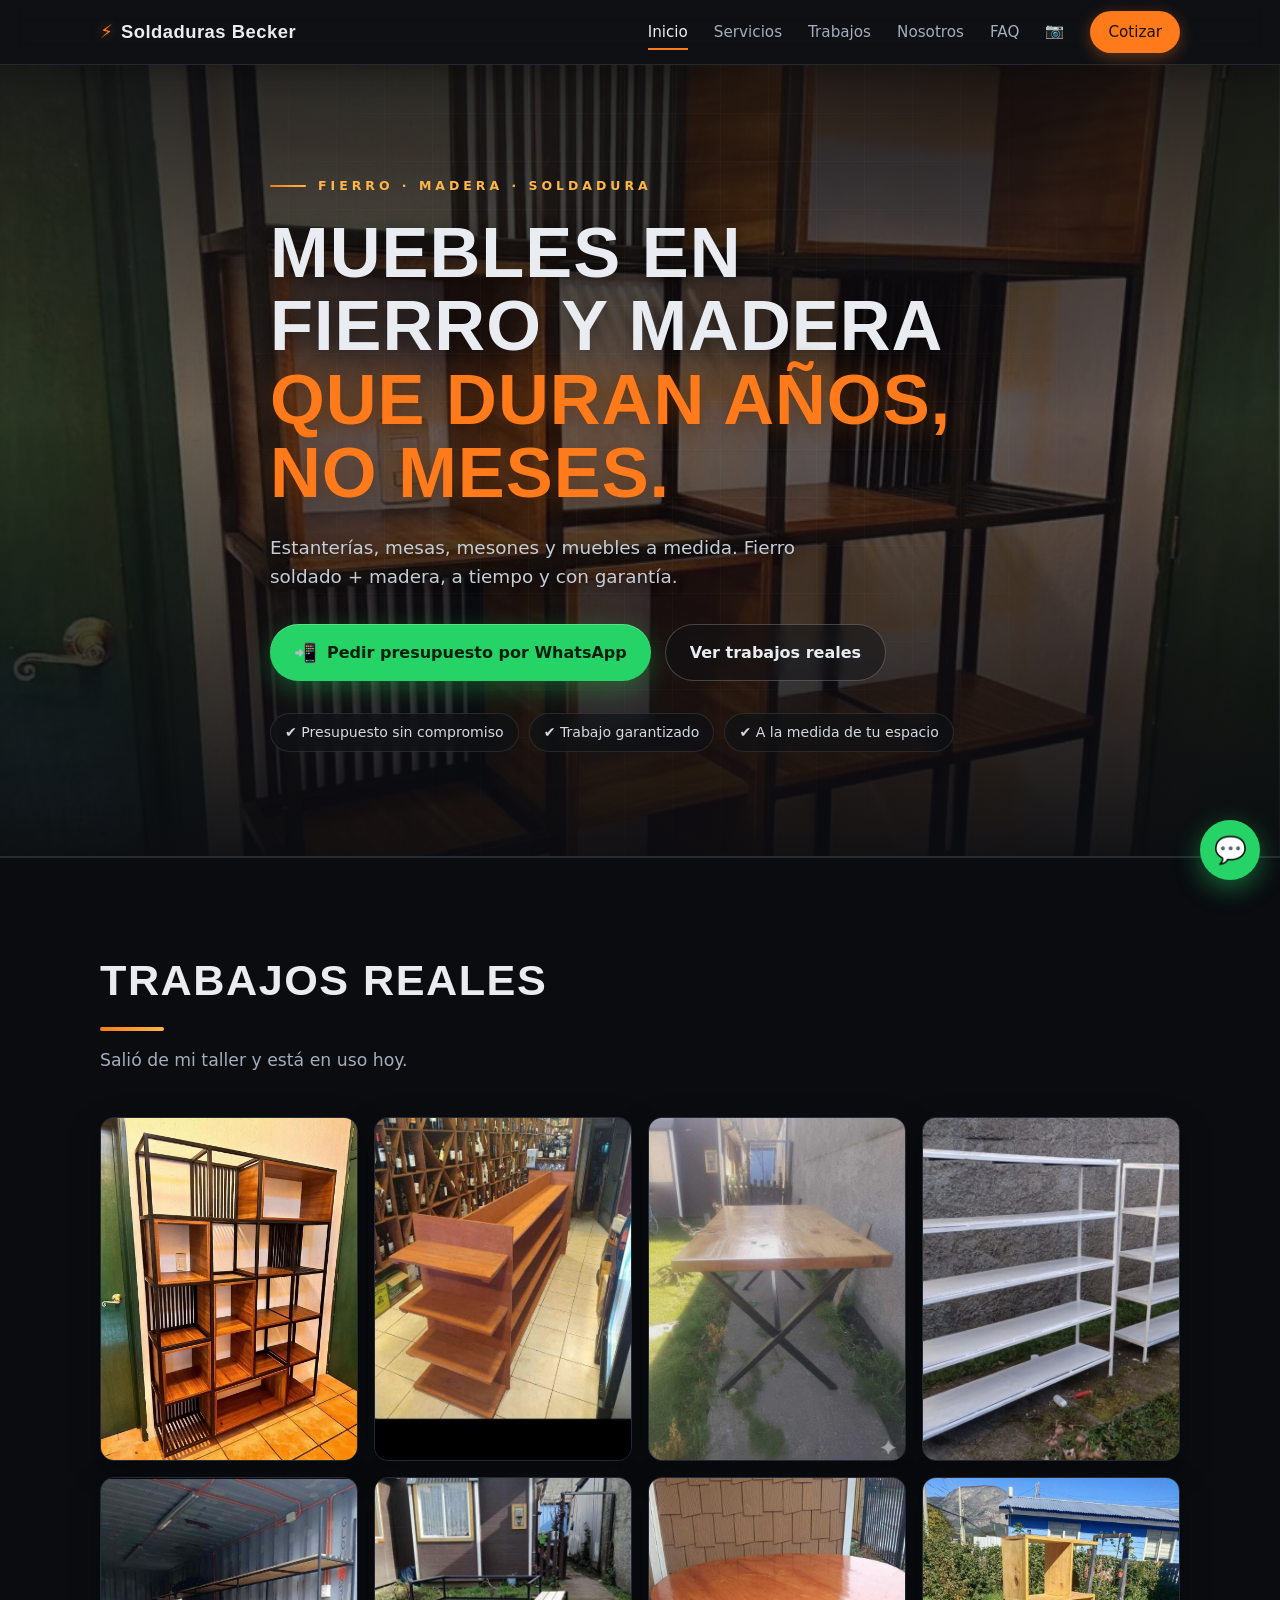
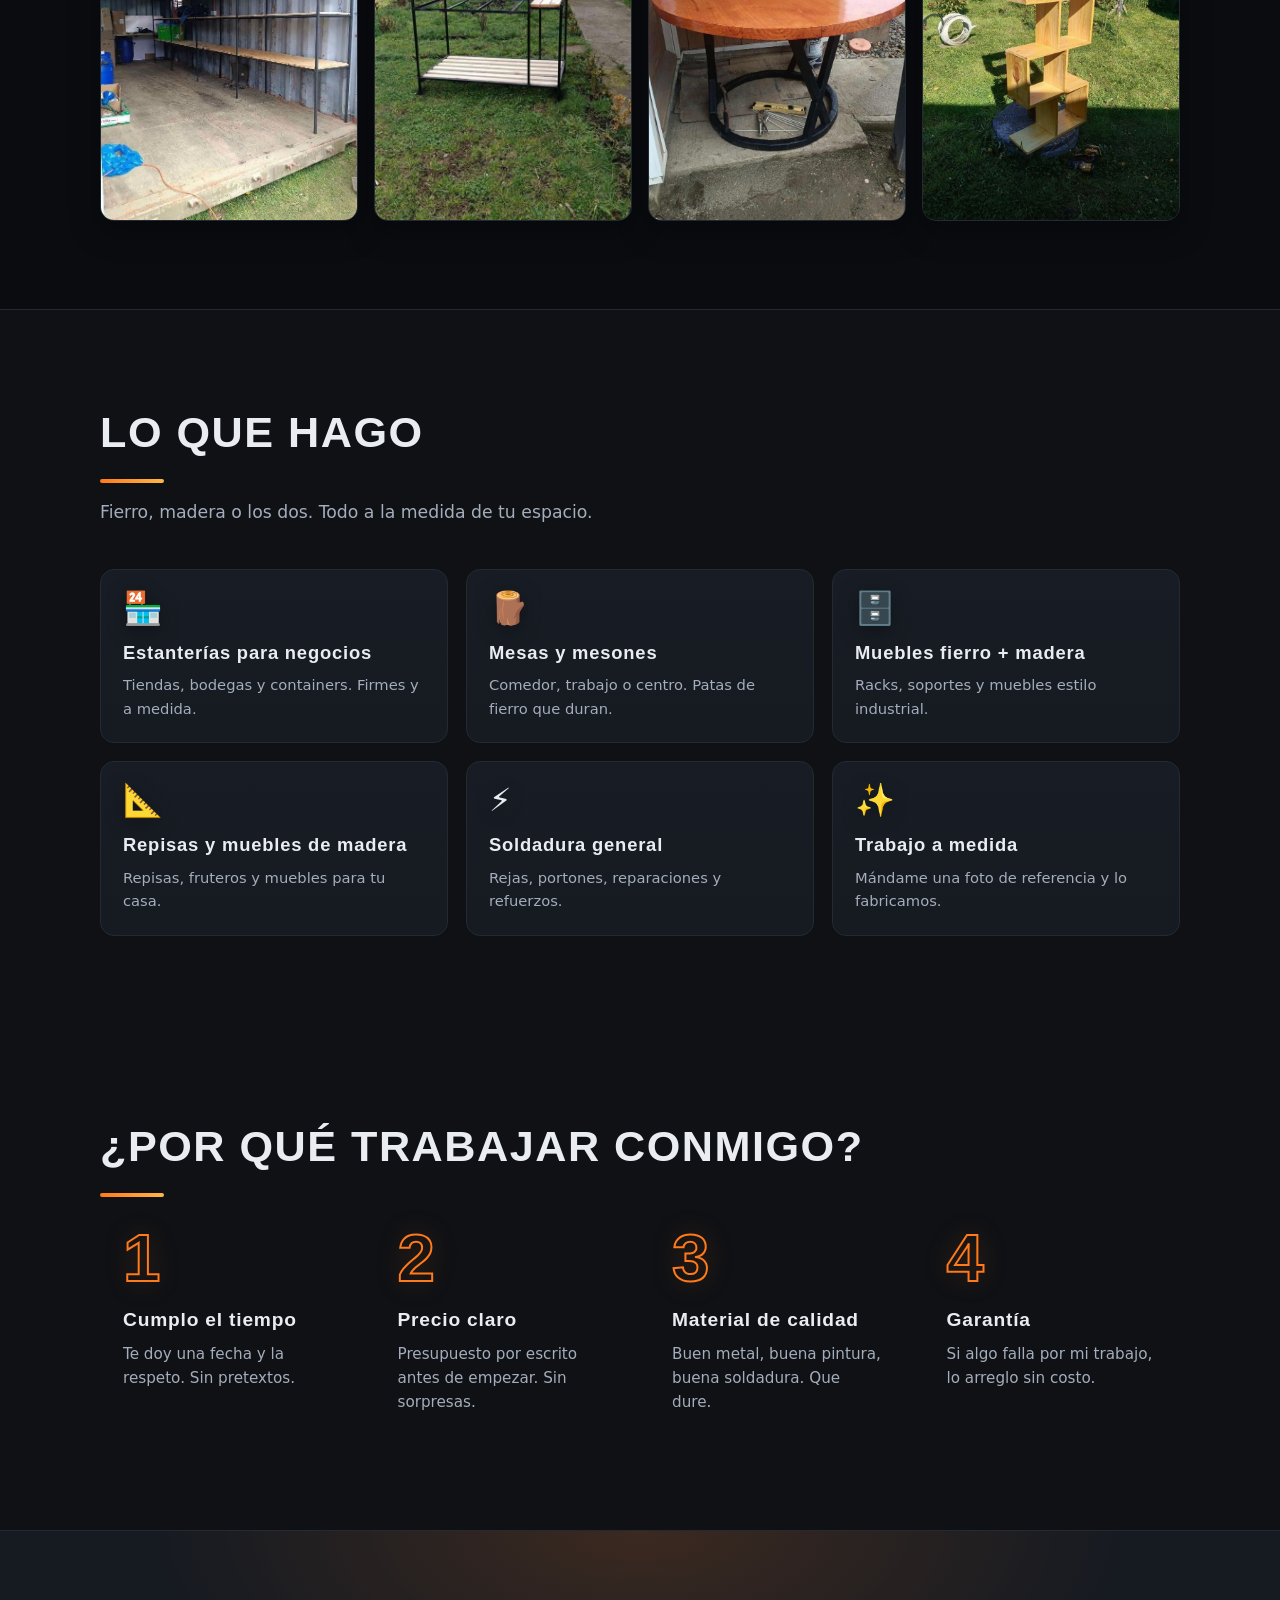
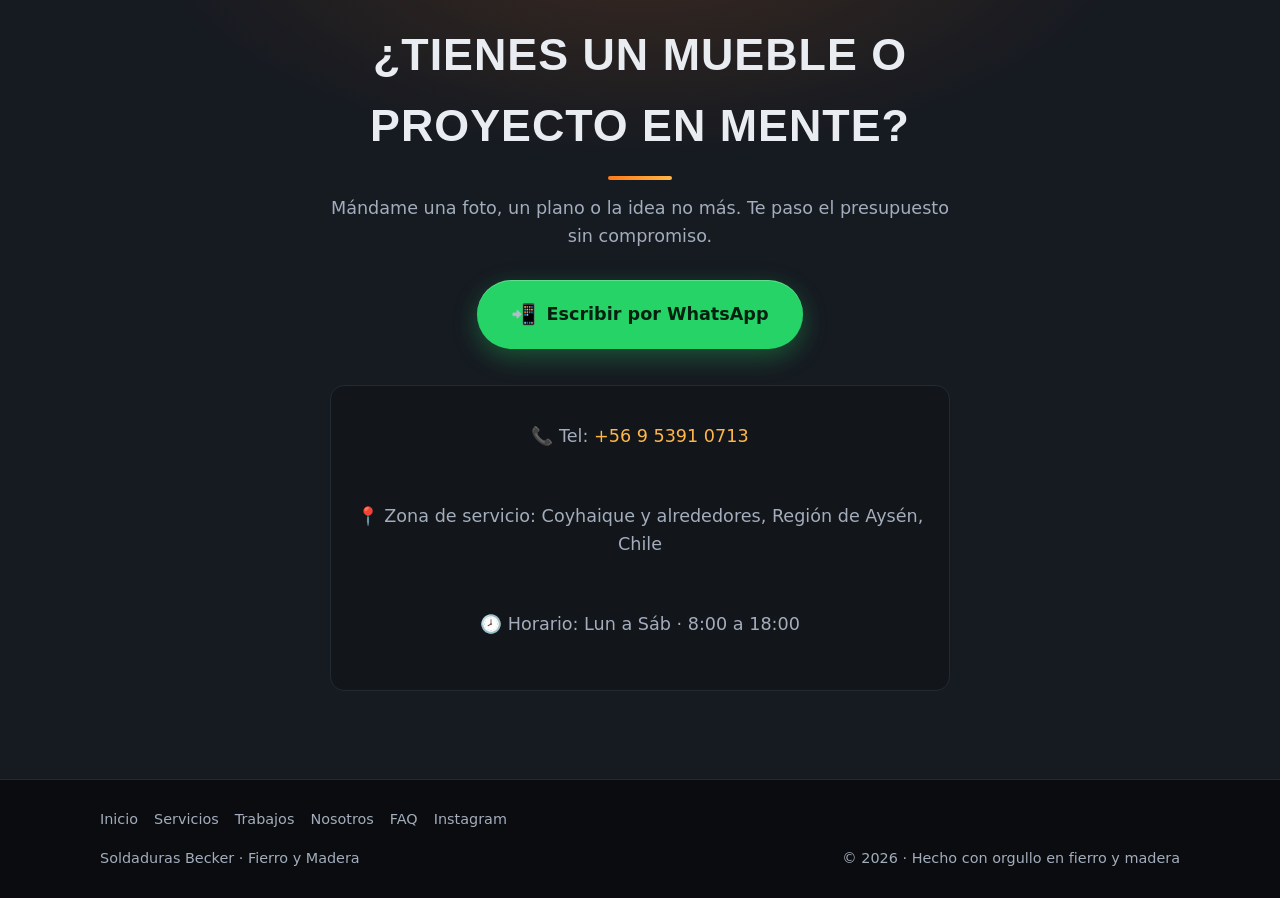
==== commit ccdf4940: "NAP: direccion Sargento Aldea 221 en JSON-LD de las 5 paginas (coincide con Perfil de Negocio Google" ====
--- a/index.html
+++ b/index.html
@@ -39,6 +39,7 @@
     "telephone": "+56953910713",
     "address": {
       "@type": "PostalAddress",
+      "streetAddress": "Sargento Aldea 221",
       "addressLocality": "Coyhaique",
       "addressRegion": "Región de Aysén",
       "addressCountry": "CL"
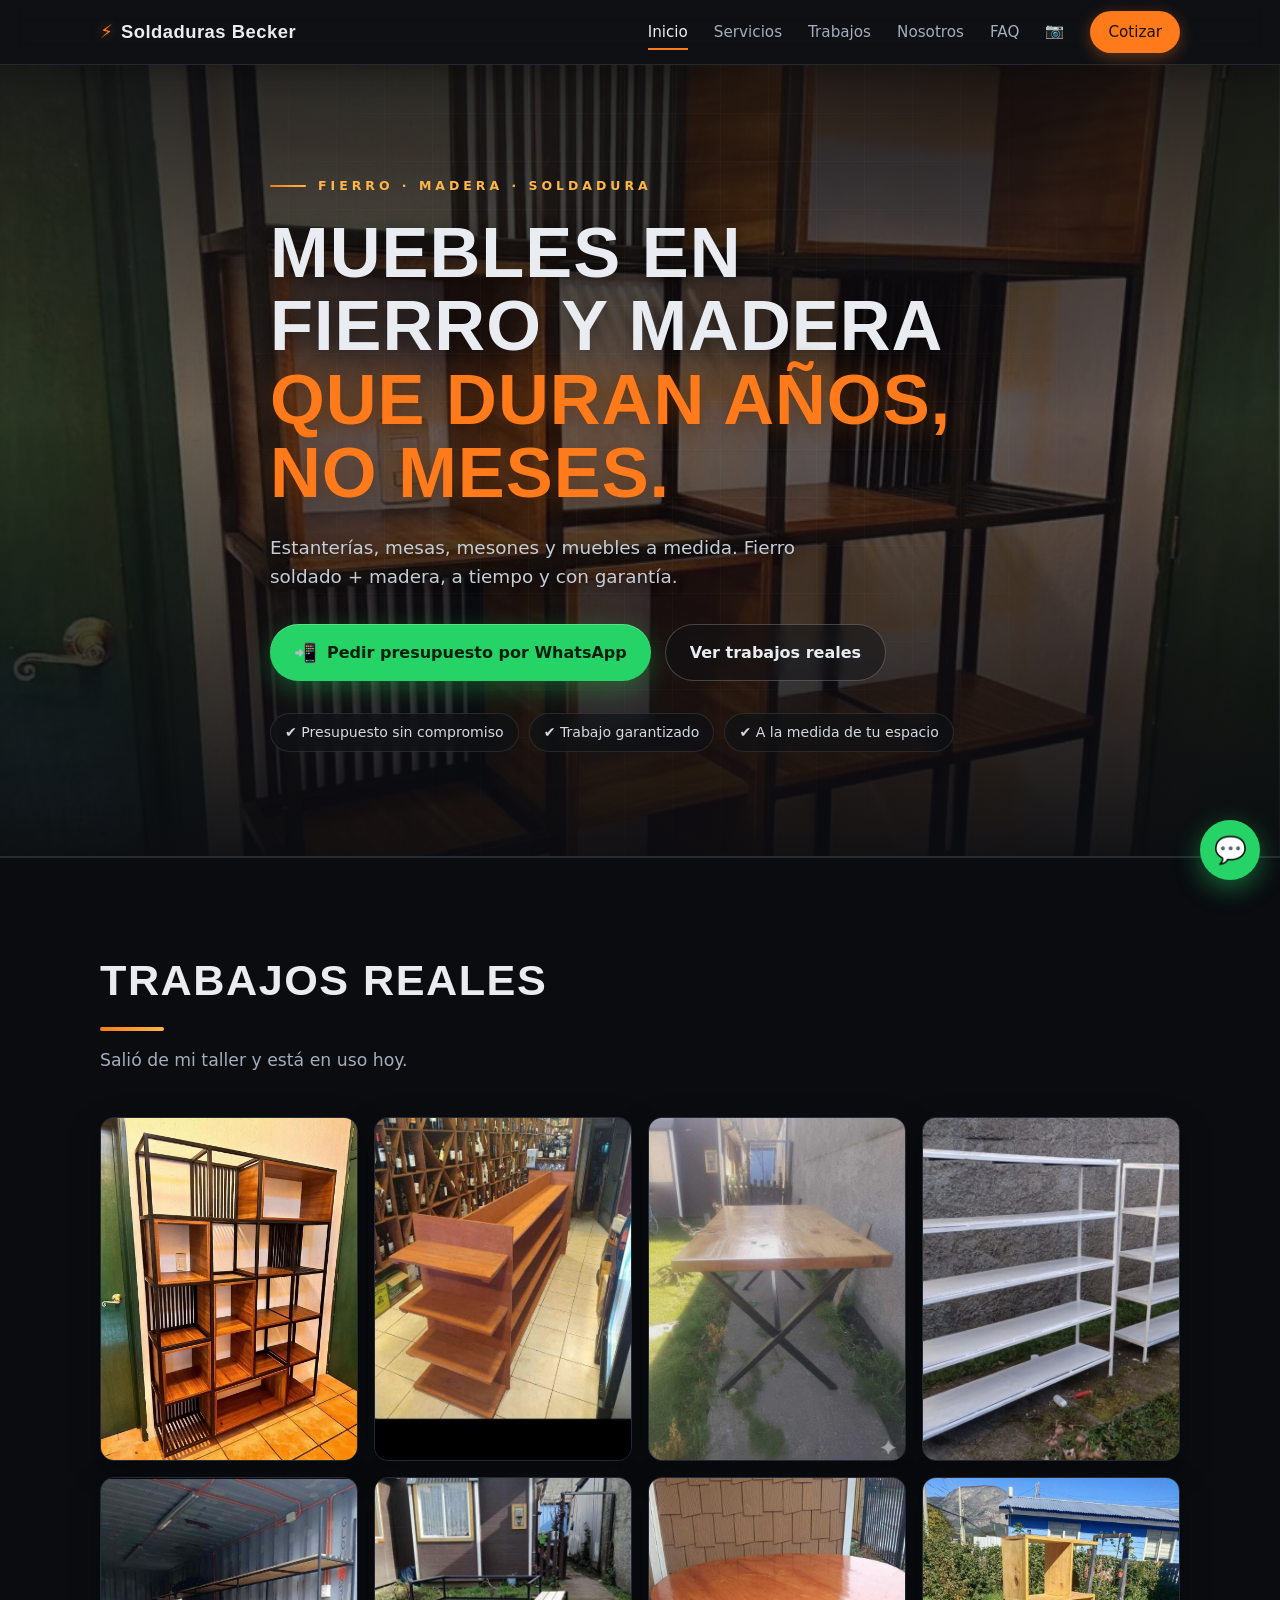
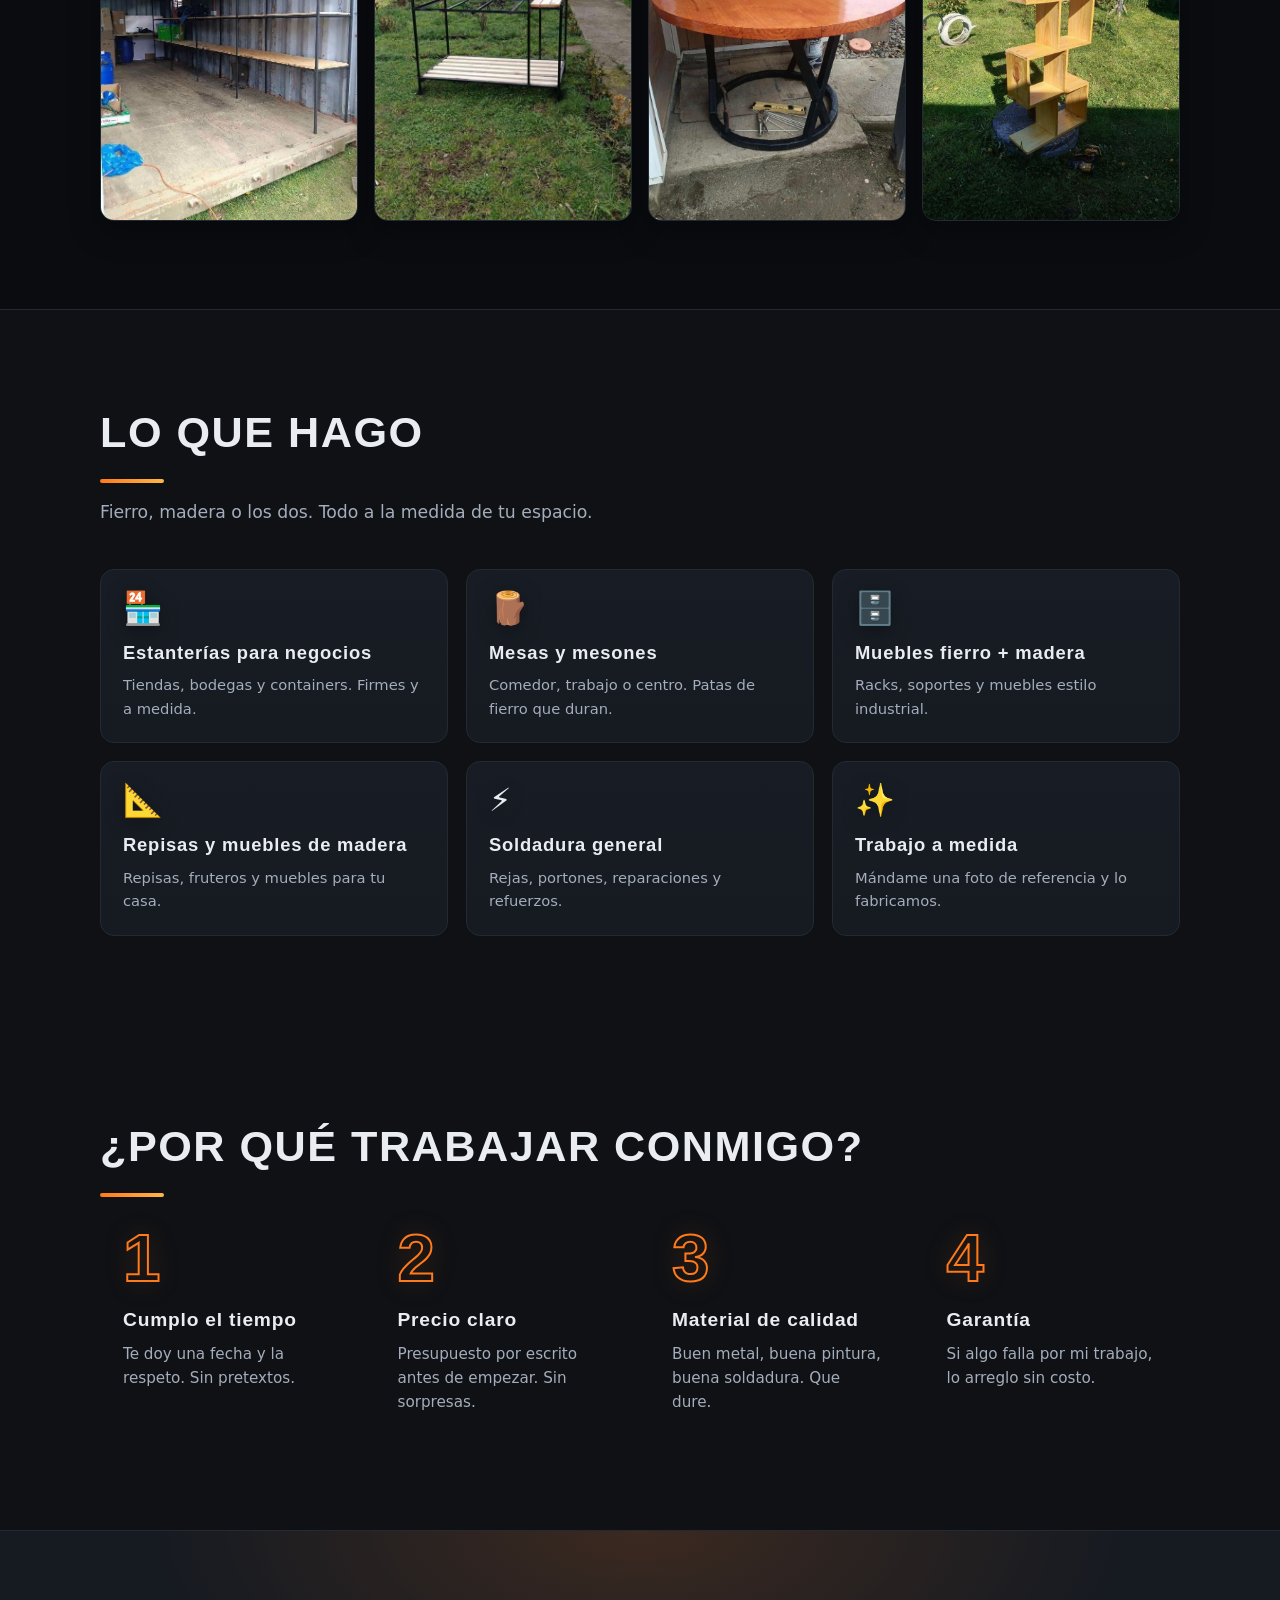
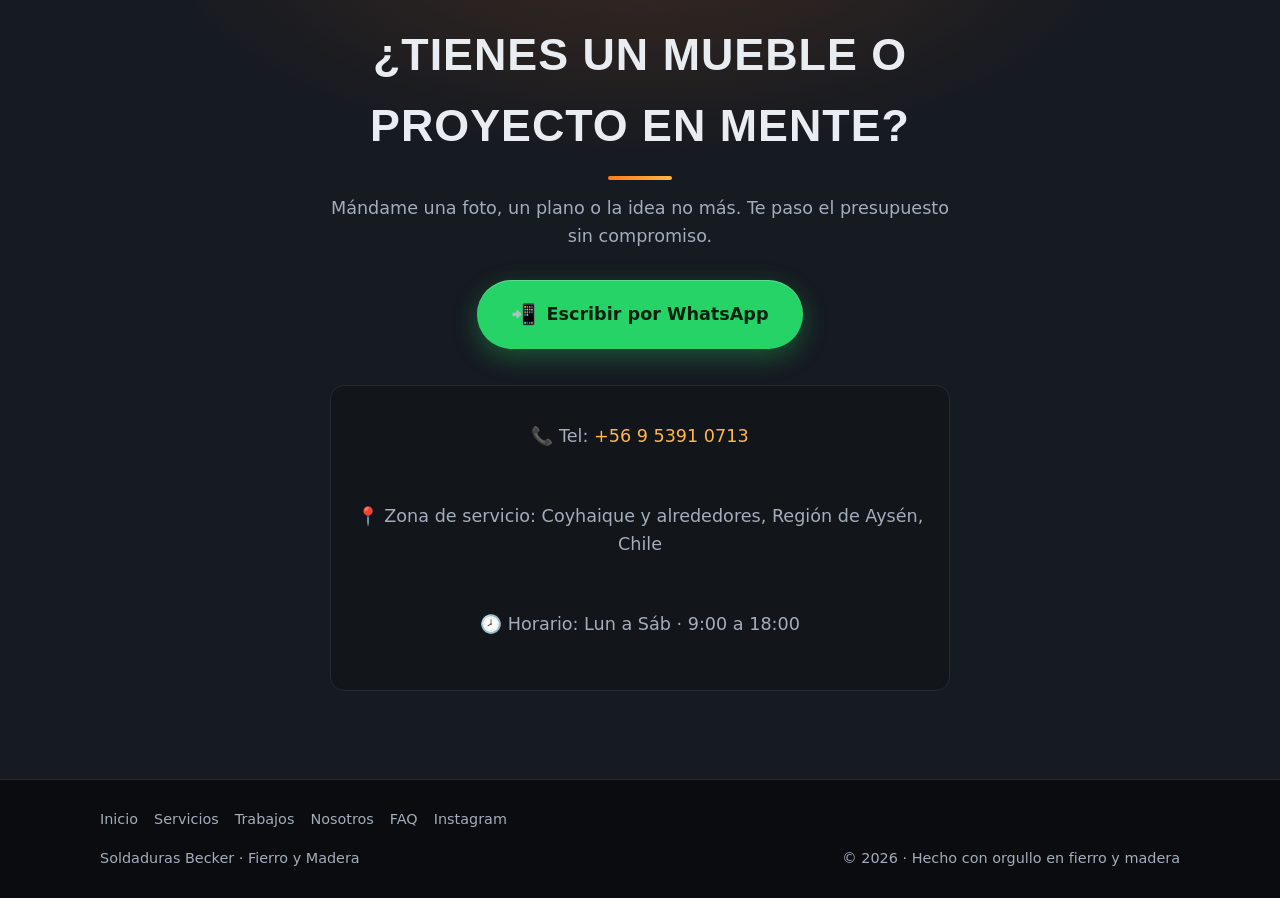
==== commit 8d138000: "Horario real Lu-Sa 9:00-18:00 en JSON-LD y texto visible de todas las paginas + kit Co-Authored-By: " ====
--- a/index.html
+++ b/index.html
@@ -45,7 +45,7 @@
       "addressCountry": "CL"
     },
     "areaServed": "Coyhaique y alrededores, Región de Aysén, Chile",
-    "openingHours": "Mo-Sa 08:00-18:00",
+    "openingHours": "Mo-Sa 09:00-18:00",
     "priceRange": "$$",
     "sameAs": ["https://www.instagram.com/muebleria.becker/"]
   }
@@ -160,7 +160,7 @@
         <!-- EDITA tu teléfono y zona -->
         <p>📞 Tel: <a href="tel:+56953910713" data-edit="telefono">+56 9 5391 0713</a></p>
         <p>📍 Zona de servicio: <span data-edit="zona">Coyhaique y alrededores, Región de Aysén, Chile</span></p>
-        <p>🕗 Horario: <span data-edit="horario">Lun a Sáb · 8:00 a 18:00</span></p>
+        <p>🕗 Horario: <span data-edit="horario">Lun a Sáb · 9:00 a 18:00</span></p>
       </div>
     </div>
   </section>
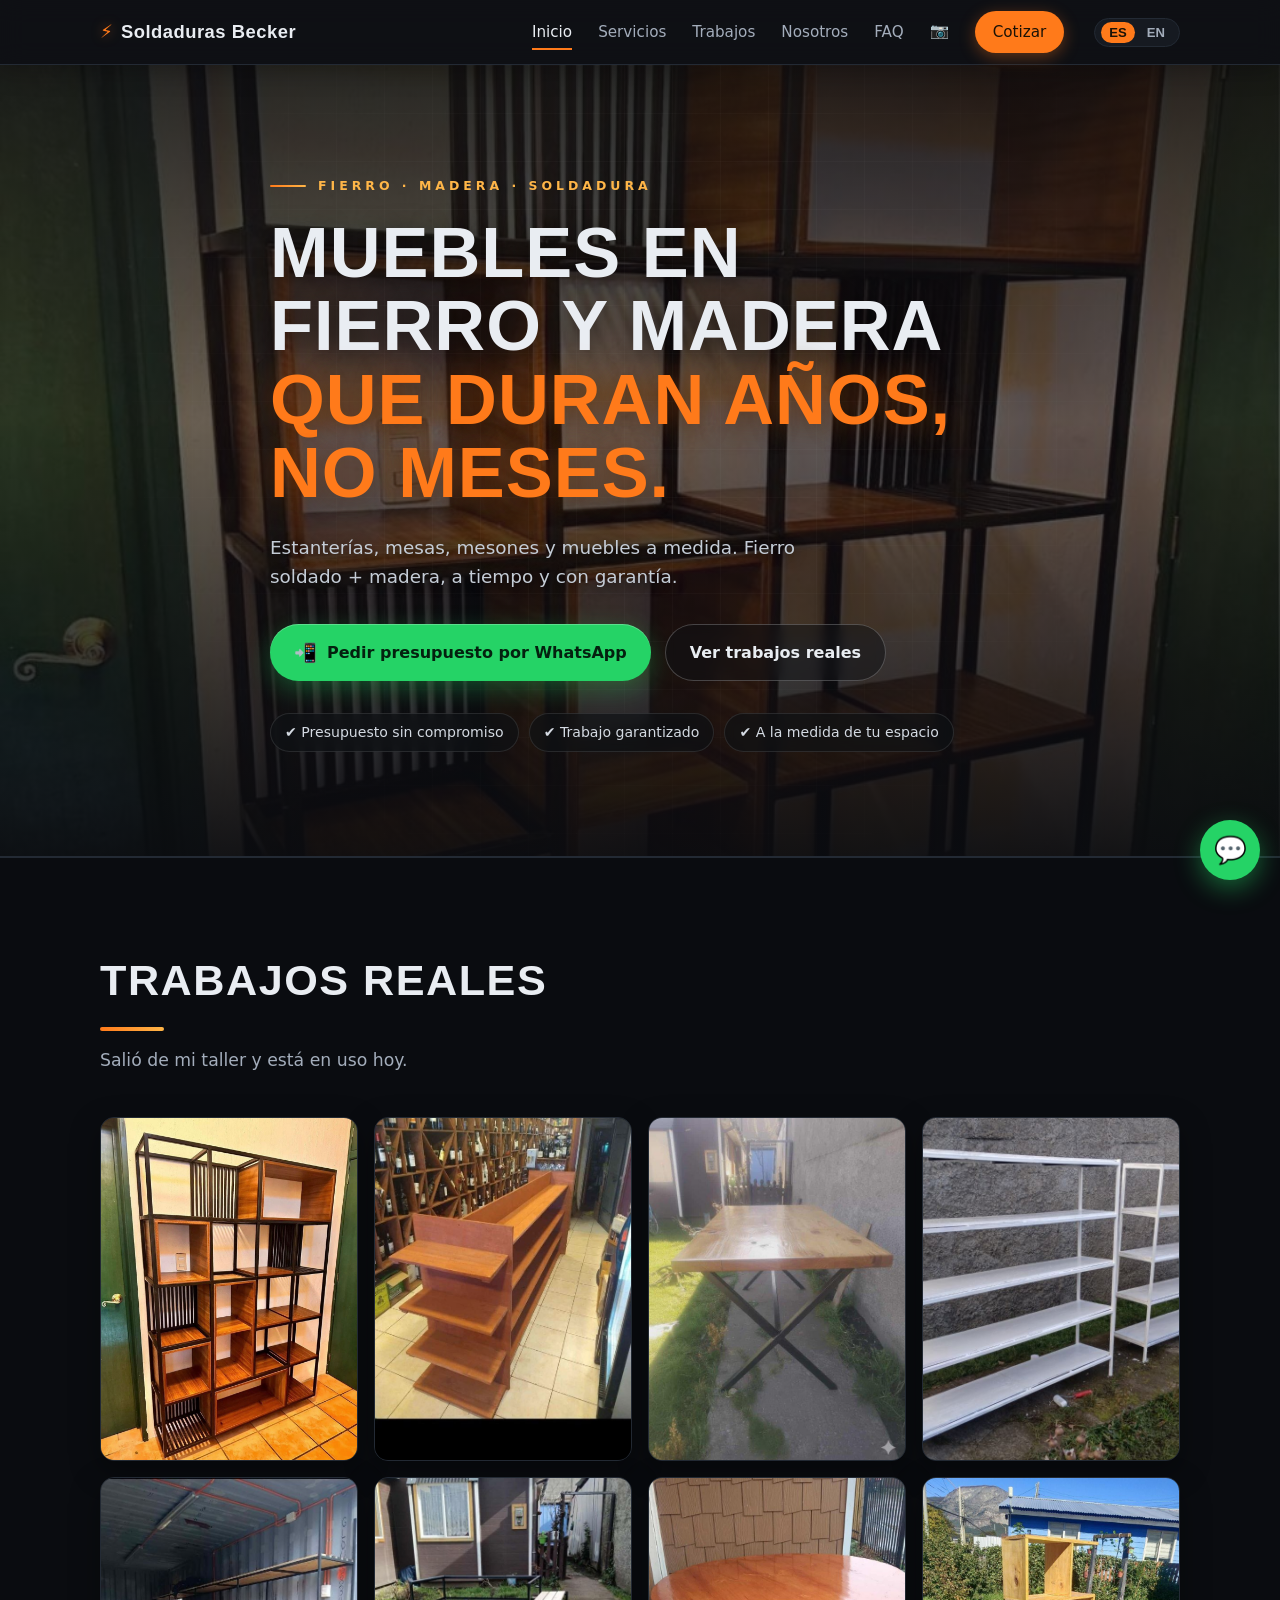
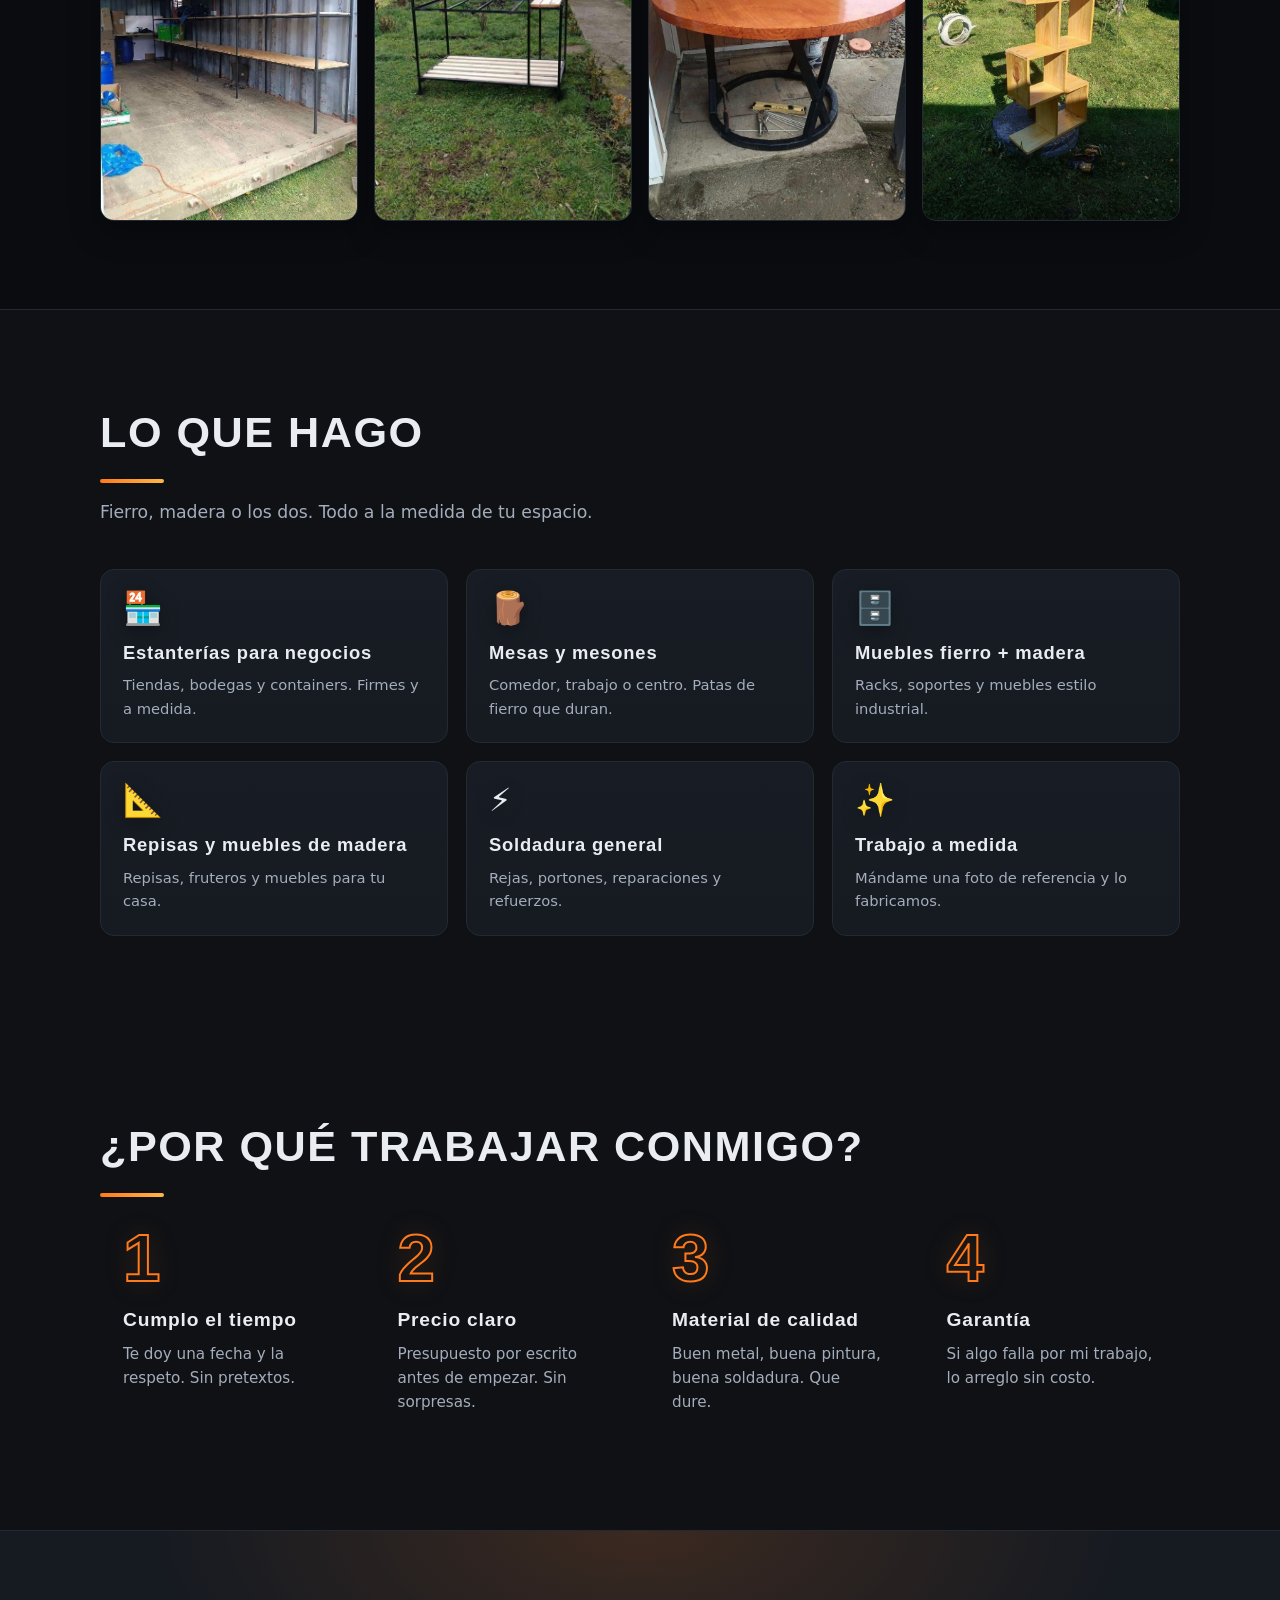
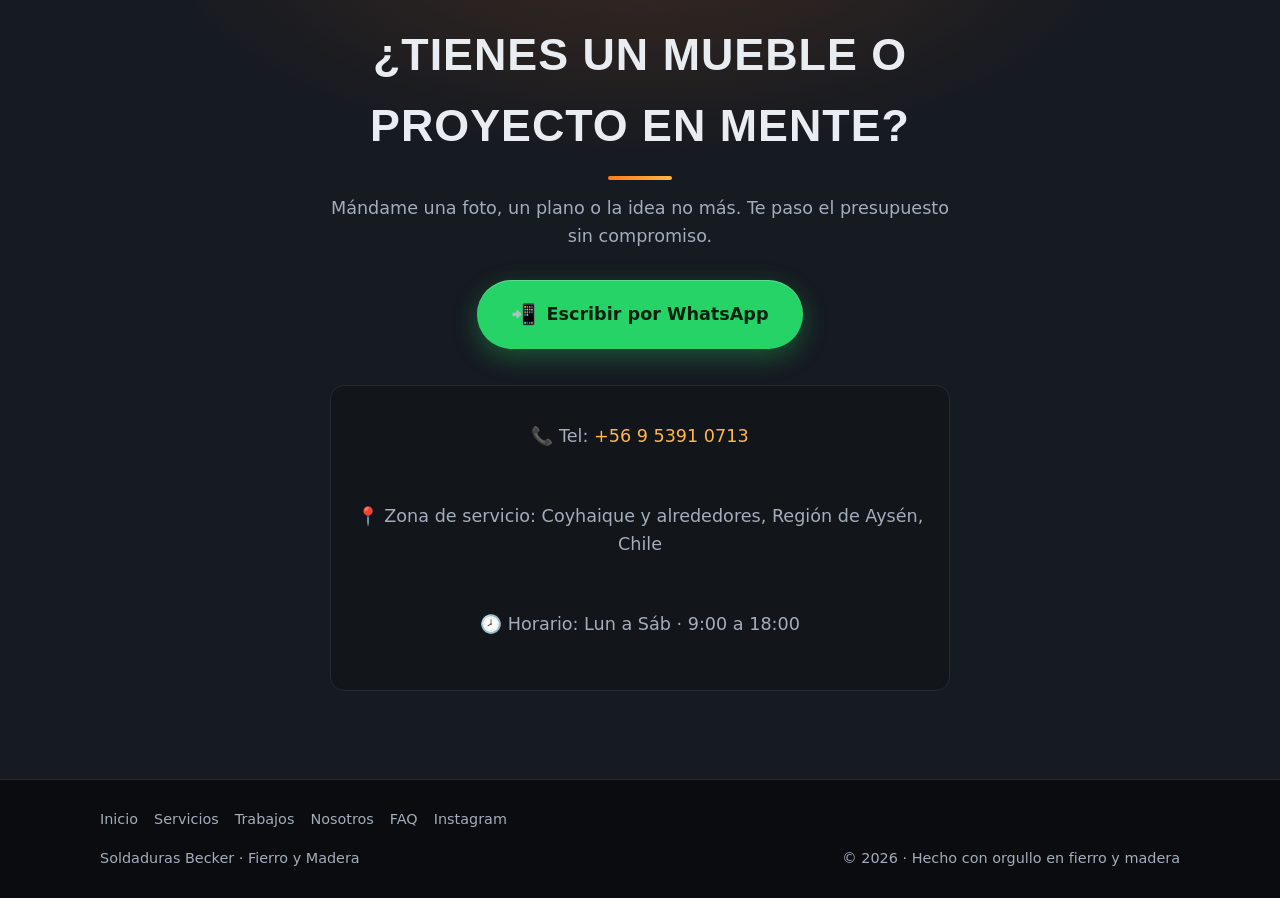
==== commit 120878ef: "Forzar invalidacion de cache (?v=20260725) y agregar etiquetas de traduccion bilingue en todas las p" ====
--- a/index.html
+++ b/index.html
@@ -9,7 +9,7 @@
   <meta name="theme-color" content="#0f1115" />
 
   <!-- Seguridad: Content-Security-Policy (defensa en profundidad) -->
-  <meta http-equiv="Content-Security-Policy" content="default-src 'self'; img-src 'self' data: https://*.google-analytics.com https://*.googletagmanager.com; style-src 'self' https://fonts.googleapis.com; font-src https://fonts.gstatic.com; script-src 'self' https://www.googletagmanager.com; connect-src 'self' https://*.google-analytics.com https://*.analytics.google.com https://*.googletagmanager.com; base-uri 'self'; form-action 'self'" />
+  <meta http-equiv="Content-Security-Policy" content="default-src 'self'; img-src 'self' data: https://*.google-analytics.com https://*.googletagmanager.com; style-src 'self' https://fonts.googleapis.com; font-src https://fonts.gstatic.com; script-src 'self' https://www.googletagmanager.com; connect-src 'self' https://*.google-analytics.com https://*.analytics.google.com https://*.googletagmanager.com; frame-src https://www.googletagmanager.com; base-uri 'self'; form-action 'self'" />
   <meta name="referrer" content="strict-origin-when-cross-origin" />
 
   <!-- Open Graph (cómo se ve al compartir el link en WhatsApp/Facebook) -->
@@ -54,9 +54,13 @@
   <link rel="preconnect" href="https://fonts.googleapis.com" />
   <link rel="preconnect" href="https://fonts.gstatic.com" crossorigin />
   <link href="https://fonts.googleapis.com/css2?family=Oswald:wght@500;600;700&family=Inter:wght@400;500;600&display=swap" rel="stylesheet" />
-  <link rel="stylesheet" href="style.css" />
+  <link rel="stylesheet" href="style.css?v=20260725" />
+  <!-- Google Tag Manager (GTM-TWC8D49J, cargado desde assets/gtm.js por la CSP) -->
+  <script src="assets/gtm.js"></script>
 </head>
 <body>
+  <!-- Google Tag Manager (noscript) -->
+  <noscript><iframe src="https://www.googletagmanager.com/ns.html?id=GTM-TWC8D49J" height="0" width="0" title="Google Tag Manager"></iframe></noscript>
 
   <!-- ====== BARRA SUPERIOR ====== -->
   <header class="nav" id="inicio">
@@ -69,13 +73,13 @@
         <span></span><span></span><span></span>
       </button>
       <nav class="nav__links" id="menu">
-        <a href="index.html" class="is-active">Inicio</a>
-        <a href="servicios.html">Servicios</a>
-        <a href="galeria.html">Trabajos</a>
-        <a href="nosotros.html">Nosotros</a>
-        <a href="faq.html">FAQ</a>
+        <a href="index.html" class="is-active" data-i18n-en="Home">Inicio</a>
+        <a href="servicios.html" data-i18n-en="Services">Servicios</a>
+        <a href="galeria.html" data-i18n-en="Gallery">Trabajos</a>
+        <a href="nosotros.html" data-i18n-en="About Us">Nosotros</a>
+        <a href="faq.html" data-i18n-en="FAQ">FAQ</a>
         <a class="nav__ig" href="https://www.instagram.com/muebleria.becker/" target="_blank" rel="noopener" aria-label="Instagram">📷</a>
-        <a href="#" class="nav__cta" data-wa="56953910713" data-msg="Hola, vi su página y quiero cotizar un mueble o trabajo a medida.">Cotizar</a>
+        <a href="#" class="nav__cta" data-wa="56953910713" data-msg="Hola, vi su página y quiero cotizar un mueble o trabajo a medida." data-msg-en="Hello, I saw your site and I want to request a custom quote." data-i18n-en="Get Quote">Cotizar</a>
       </nav>
     </div>
   </header>
@@ -83,20 +87,20 @@
   <!-- ====== HERO ====== -->
   <section class="hero">
     <div class="container hero__content">
-      <p class="hero__eyebrow">FIERRO · MADERA · SOLDADURA</p>
-      <h1 class="hero__title">Muebles en fierro y madera<br><span>que duran años, no meses.</span></h1>
-      <p class="hero__sub">Estanterías, mesas, mesones y muebles a medida. Fierro soldado + madera, a tiempo y con garantía.</p>
+      <p class="hero__eyebrow" data-i18n-en="STEEL · WOOD · WELDING">FIERRO · MADERA · SOLDADURA</p>
+      <h1 class="hero__title">Muebles en fierro y madera<br><span data-i18n-en="that last for years, not months.">que duran años, no meses.</span></h1>
+      <p class="hero__sub" data-i18n-en="Shelving, tables, desks, and custom furniture. Welded steel + wood, on time and with warranty.">Estanterías, mesas, mesones y muebles a medida. Fierro soldado + madera, a tiempo y con garantía.</p>
       <div class="hero__actions">
         <!-- ====== EDITA: tu WhatsApp en data-wa (código país + número, sin + ni espacios). Chile: 56953910713 ====== -->
-        <a class="btn btn--wa" href="#" data-wa="56953910713" data-msg="Hola, vi su página y quiero cotizar un mueble o estructura a medida.">
+        <a class="btn btn--wa" href="#" data-wa="56953910713" data-msg="Hola, vi su página y quiero cotizar un mueble o estructura a medida." data-msg-en="Hello, I saw your site and I want to request a quote." data-i18n-en="📲 Request Quote via WhatsApp">
           <span class="btn__icon">📲</span> Pedir presupuesto por WhatsApp
         </a>
-        <a class="btn btn--ghost" href="#trabajos">Ver trabajos reales</a>
+        <a class="btn btn--ghost" href="#trabajos" data-i18n-en="View Real Projects">Ver trabajos reales</a>
       </div>
       <ul class="hero__badges">
-        <li>✔ Presupuesto sin compromiso</li>
-        <li>✔ Trabajo garantizado</li>
-        <li>✔ A la medida de tu espacio</li>
+        <li data-i18n-en="✔ Free Quote">✔ Presupuesto sin compromiso</li>
+        <li data-i18n-en="✔ Guaranteed Work">✔ Trabajo garantizado</li>
+        <li data-i18n-en="✔ Tailored to your space">✔ A la medida de tu espacio</li>
       </ul>
     </div>
   </section>
@@ -104,8 +108,8 @@
   <!-- ====== TRABAJOS / GALERÍA (fotos primero) ====== -->
   <section class="section section--dark" id="trabajos">
     <div class="container">
-      <h2 class="section__title">Trabajos reales</h2>
-      <p class="section__lead">Salió de mi taller y está en uso hoy.</p>
+      <h2 class="section__title" data-i18n-en="Real Projects">Trabajos reales</h2>
+      <p class="section__lead" data-i18n-en="Crafted in my workshop and currently in use.">Salió de mi taller y está en uso hoy.</p>
       <div class="gallery">
         <figure class="gallery__item"><img src="assets/trabajos/trabajo-1.jpg" alt="Estantería industrial de fierro negro y madera instalada en casa de cliente" loading="lazy" /></figure>
         <figure class="gallery__item"><img src="assets/trabajos/trabajo-2.jpg" alt="Mueble exhibidor de madera a medida para tienda de vinos" loading="lazy" /></figure>
@@ -122,15 +126,15 @@
   <!-- ====== SERVICIOS (info condensada) ====== -->
   <section class="section" id="servicios">
     <div class="container">
-      <h2 class="section__title">Lo que hago</h2>
-      <p class="section__lead">Fierro, madera o los dos. Todo a la medida de tu espacio.</p>
+      <h2 class="section__title" data-i18n-en="What I Do">Lo que hago</h2>
+      <p class="section__lead" data-i18n-en="Steel, wood, or both. Custom built for your space.">Fierro, madera o los dos. Todo a la medida de tu espacio.</p>
       <div class="grid grid--3">
-        <article class="card"><div class="card__icon">🏪</div><h3>Estanterías para negocios</h3><p>Tiendas, bodegas y containers. Firmes y a medida.</p></article>
-        <article class="card"><div class="card__icon">🪵</div><h3>Mesas y mesones</h3><p>Comedor, trabajo o centro. Patas de fierro que duran.</p></article>
-        <article class="card"><div class="card__icon">🗄️</div><h3>Muebles fierro + madera</h3><p>Racks, soportes y muebles estilo industrial.</p></article>
-        <article class="card"><div class="card__icon">📐</div><h3>Repisas y muebles de madera</h3><p>Repisas, fruteros y muebles para tu casa.</p></article>
-        <article class="card"><div class="card__icon">⚡</div><h3>Soldadura general</h3><p>Rejas, portones, reparaciones y refuerzos.</p></article>
-        <article class="card"><div class="card__icon">✨</div><h3>Trabajo a medida</h3><p>Mándame una foto de referencia y lo fabricamos.</p></article>
+        <article class="card"><div class="card__icon">🏪</div><h3 data-i18n-en="Business Shelving">Estanterías para negocios</h3><p data-i18n-en="Shops, warehouses, and storage containers. Sturdy and custom fit.">Tiendas, bodegas y containers. Firmes y a medida.</p></article>
+        <article class="card"><div class="card__icon">🪵</div><h3 data-i18n-en="Tables & Desks">Mesas y mesones</h3><p data-i18n-en="Dining, workspace, or coffee tables. Steel legs built to last.">Comedor, trabajo o centro. Patas de fierro que duran.</p></article>
+        <article class="card"><div class="card__icon">🗄️</div><h3 data-i18n-en="Steel + Wood Furniture">Muebles fierro + madera</h3><p data-i18n-en="Racks, mounts, and industrial style furniture.">Racks, soportes y muebles estilo industrial.</p></article>
+        <article class="card"><div class="card__icon">📐</div><h3 data-i18n-en="Wooden Shelves & Units">Repisas y muebles de madera</h3><p data-i18n-en="Shelves, stands, and home wooden furniture.">Repisas, fruteros y muebles para tu casa.</p></article>
+        <article class="card"><div class="card__icon">⚡</div><h3 data-i18n-en="General Welding">Soldadura general</h3><p data-i18n-en="Fences, gates, repairs, and structural reinforcement.">Rejas, portones, reparaciones y refuerzos.</p></article>
+        <article class="card"><div class="card__icon">✨</div><h3 data-i18n-en="Custom Work from Photo">Trabajo a medida</h3><p data-i18n-en="Send me a reference picture and we will build it.">Mándame una foto de referencia y lo fabricamos.</p></article>
       </div>
     </div>
   </section>
@@ -138,12 +142,12 @@
   <!-- ====== POR QUÉ NOSOTROS ====== -->
   <section class="section" id="porque">
     <div class="container">
-      <h2 class="section__title">¿Por qué trabajar conmigo?</h2>
+      <h2 class="section__title" data-i18n-en="Why Work With Me?">¿Por qué trabajar conmigo?</h2>
       <div class="grid grid--4 why">
-        <div class="why__item"><span class="why__num">1</span><h3>Cumplo el tiempo</h3><p>Te doy una fecha y la respeto. Sin pretextos.</p></div>
-        <div class="why__item"><span class="why__num">2</span><h3>Precio claro</h3><p>Presupuesto por escrito antes de empezar. Sin sorpresas.</p></div>
-        <div class="why__item"><span class="why__num">3</span><h3>Material de calidad</h3><p>Buen metal, buena pintura, buena soldadura. Que dure.</p></div>
-        <div class="why__item"><span class="why__num">4</span><h3>Garantía</h3><p>Si algo falla por mi trabajo, lo arreglo sin costo.</p></div>
+        <div class="why__item"><span class="why__num">1</span><h3 data-i18n-en="On Time Delivery">Cumplo el tiempo</h3><p data-i18n-en="I set a deadline and respect it. No excuses.">Te doy una fecha y la respeto. Sin pretextos.</p></div>
+        <div class="why__item"><span class="why__num">2</span><h3 data-i18n-en="Clear Pricing">Precio claro</h3><p data-i18n-en="Written estimate before starting. No hidden fees.">Presupuesto por escrito antes de empezar. Sin sorpresas.</p></div>
+        <div class="why__item"><span class="why__num">3</span><h3 data-i18n-en="Quality Materials">Material de calidad</h3><p data-i18n-en="Solid steel, quality paint, clean welds. Made to last.">Buen metal, buena pintura, buena soldadura. Que dure.</p></div>
+        <div class="why__item"><span class="why__num">4</span><h3 data-i18n-en="Warranty">Garantía</h3><p data-i18n-en="If anything fails due to craftsmanship, I fix it free.">Si algo falla por mi trabajo, lo arreglo sin costo.</p></div>
       </div>
     </div>
   </section>
@@ -151,9 +155,9 @@
   <!-- ====== CTA / CONTACTO ====== -->
   <section class="section cta" id="contacto">
     <div class="container cta__inner">
-      <h2>¿Tienes un mueble o proyecto en mente?</h2>
-      <p>Mándame una foto, un plano o la idea no más. Te paso el presupuesto sin compromiso.</p>
-      <a class="btn btn--wa btn--big" href="#" data-wa="56953910713" data-msg="Hola, quiero cotizar un mueble o trabajo en fierro y madera.">
+      <h2 data-i18n-en="Do you have a project in mind?">¿Tienes un mueble o proyecto en mente?</h2>
+      <p data-i18n-en="Send me a picture or drawing. I will send you a quote with no commitment.">Mándame una foto, un plano o la idea no más. Te paso el presupuesto sin compromiso.</p>
+      <a class="btn btn--wa btn--big" href="#" data-wa="56953910713" data-msg="Hola, quiero cotizar un mueble o trabajo en fierro y madera." data-msg-en="Hello, I want to request a quote for a custom project." data-i18n-en="📲 Chat on WhatsApp">
         <span class="btn__icon">📲</span> Escribir por WhatsApp
       </a>
       <div class="cta__alt">
@@ -168,11 +172,11 @@
   <footer class="footer">
     <div class="container footer__inner">
       <nav class="footer__links">
-        <a href="index.html">Inicio</a>
-        <a href="servicios.html">Servicios</a>
-        <a href="galeria.html">Trabajos</a>
-        <a href="nosotros.html">Nosotros</a>
-        <a href="faq.html">FAQ</a>
+        <a href="index.html" data-i18n-en="Home">Inicio</a>
+        <a href="servicios.html" data-i18n-en="Services">Servicios</a>
+        <a href="galeria.html" data-i18n-en="Gallery">Trabajos</a>
+        <a href="nosotros.html" data-i18n-en="About Us">Nosotros</a>
+        <a href="faq.html" data-i18n-en="FAQ">FAQ</a>
         <a href="https://www.instagram.com/muebleria.becker/" target="_blank" rel="noopener">Instagram</a>
       </nav>
       <span data-edit="nombre-negocio">Soldaduras Becker · Fierro y Madera</span>
@@ -181,11 +185,11 @@
   </footer>
 
   <!-- Botón flotante de WhatsApp -->
-  <a class="wa-float" href="#" data-wa="56953910713" data-msg="Hola, vi su página y quiero un presupuesto." aria-label="WhatsApp">
+  <a class="wa-float" href="#" data-wa="56953910713" data-msg="Hola, vi su página y quiero un presupuesto." data-msg-en="Hello, I saw your site and want a quote." aria-label="WhatsApp">
     <span>💬</span>
   </a>
 
-  <script src="script.js"></script>
+  <script src="script.js?v=20260725"></script>
   <script src="analytics.js"></script>
 </body>
 </html>
--- a/style.css
+++ b/style.css
@@ -426,19 +426,53 @@
 .faq__a { padding: 16px 22px; color: var(--muted); font-size: 1rem; }
 .faq__a a { color: var(--accent-2); }
 
+/* ====== Selector de Idioma en Nav ====== */
+.lang-selector {
+  display: inline-flex; align-items: center; gap: 4px;
+  background: var(--bg-soft); border: 1px solid var(--line);
+  border-radius: 999px; padding: 3px 6px; margin-left: 4px;
+}
+.lang-btn {
+  background: none; border: none; color: var(--muted);
+  font-size: .82rem; font-weight: 600; padding: 3px 8px;
+  border-radius: 999px; cursor: pointer; transition: color .2s, background .2s;
+}
+.lang-btn:hover { color: var(--text); }
+.lang-btn.is-active {
+  background: var(--accent); color: #1a1206;
+}
+
 /* ====== Galería: pista de click + lightbox ====== */
 .gallery__item { cursor: zoom-in; }
 .lightbox {
   position: fixed; inset: 0; z-index: 100;
-  background: rgba(5,7,10,.93);
+  background: rgba(5,7,10,.95);
   display: none; align-items: center; justify-content: center; padding: 24px;
 }
 .lightbox.is-open { display: flex; }
-.lightbox img { max-width: 92vw; max-height: 88vh; border-radius: 10px; box-shadow: 0 24px 70px rgba(0,0,0,.65); }
+.lightbox__content { position: relative; display: flex; flex-direction: column; align-items: center; }
+.lightbox img { max-width: 90vw; max-height: 82vh; border-radius: 10px; box-shadow: 0 24px 70px rgba(0,0,0,.7); }
 .lightbox__close {
-  position: absolute; top: 14px; right: 22px;
-  font-size: 2.4rem; line-height: 1; color: #fff;
-  background: none; border: 0; cursor: pointer;
+  position: absolute; top: -45px; right: 0;
+  font-size: 2.4rem; line-height: 1; color: var(--muted);
+  background: none; border: 0; cursor: pointer; transition: color .2s;
+}
+.lightbox__close:hover { color: #fff; }
+.lightbox__nav {
+  position: absolute; top: 50%; width: 100%; display: flex;
+  justify-content: space-between; transform: translateY(-50%); pointer-events: none; padding: 0 10px;
+}
+.lightbox__btn {
+  pointer-events: auto; background: rgba(15,17,21,.75); color: #fff;
+  border: 1px solid var(--line); border-radius: 50%; width: 48px; height: 48px;
+  font-size: 1.4rem; display: flex; align-items: center; justify-content: center;
+  cursor: pointer; transition: background .2s, border-color .2s, transform .15s;
+  backdrop-filter: blur(8px); -webkit-backdrop-filter: blur(8px);
+}
+.lightbox__btn:hover { background: var(--accent); color: #1a1206; border-color: var(--accent); transform: scale(1.08); }
+.lightbox__counter {
+  margin-top: 14px; color: var(--muted); font-size: .9rem; font-weight: 500;
+  background: rgba(15,17,21,.6); padding: 4px 12px; border-radius: 999px; border: 1px solid var(--line);
 }
 
 /* ====== Responsive ====== */
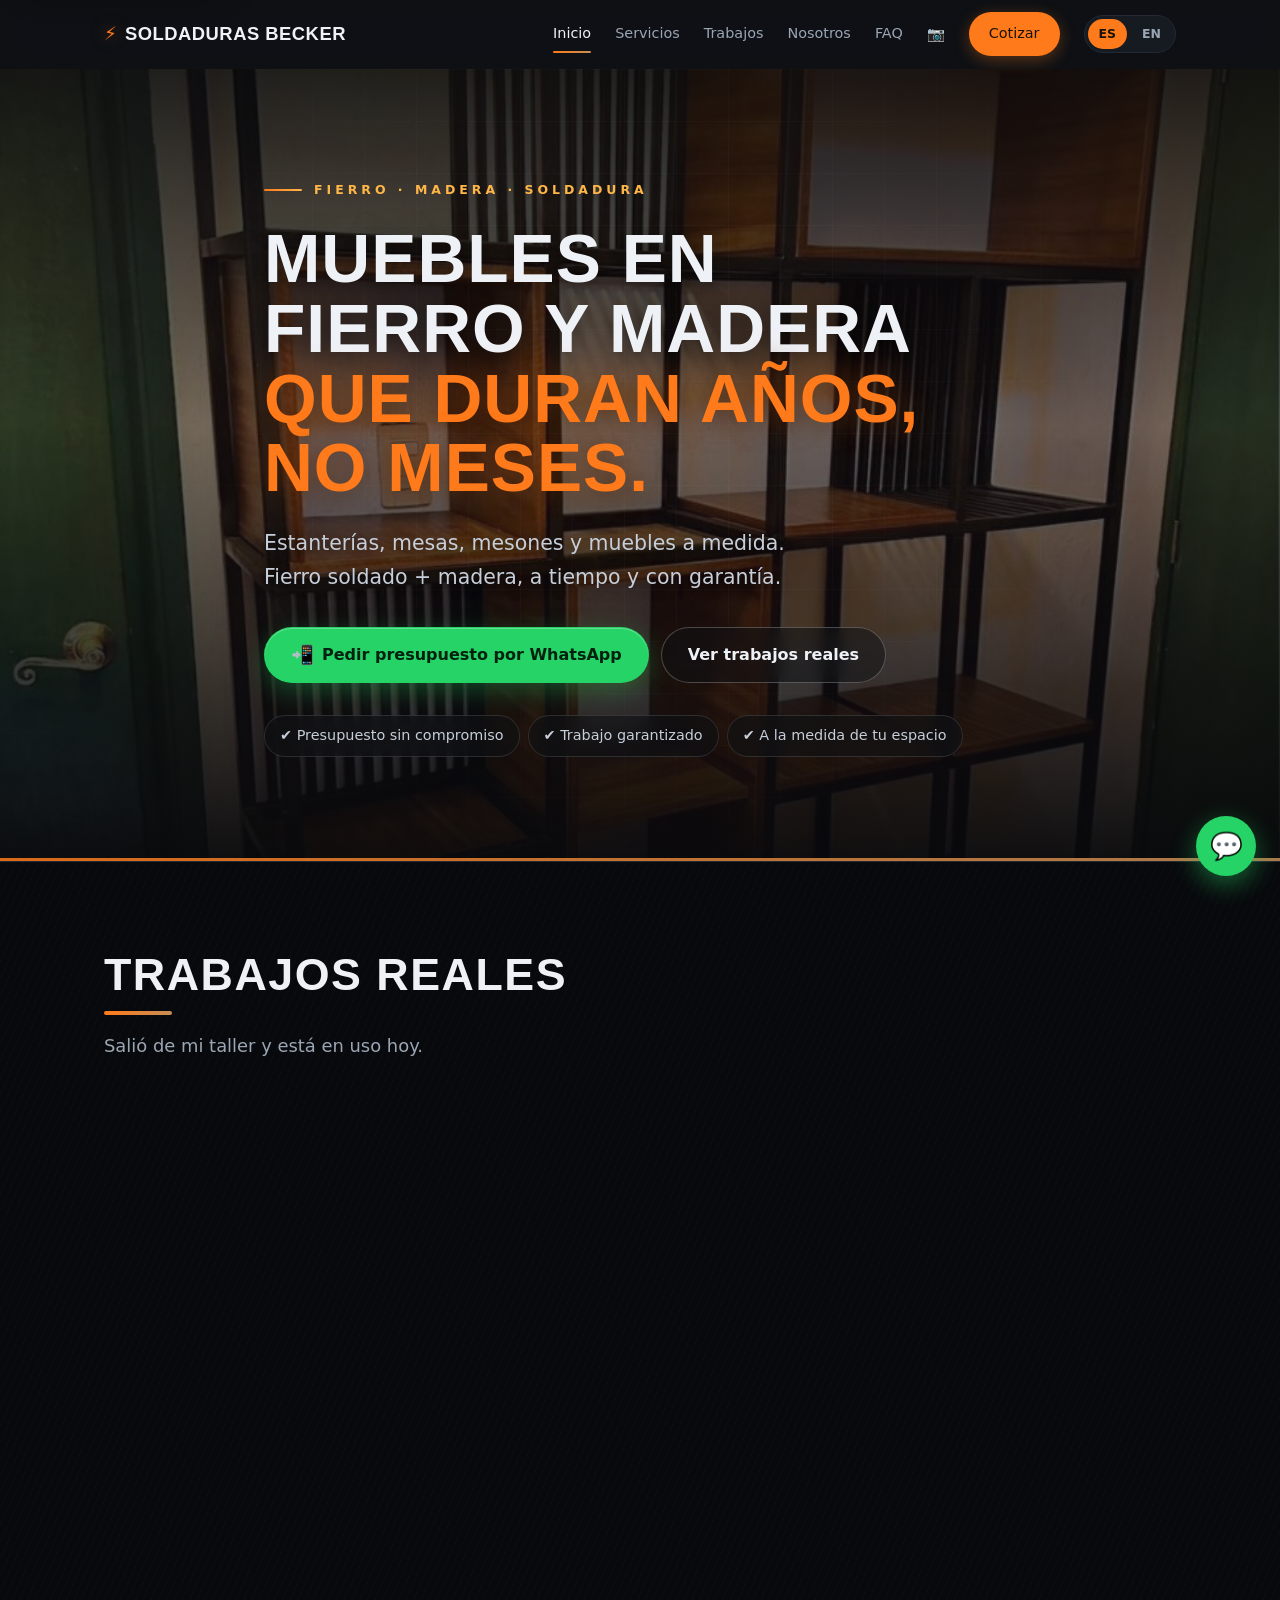
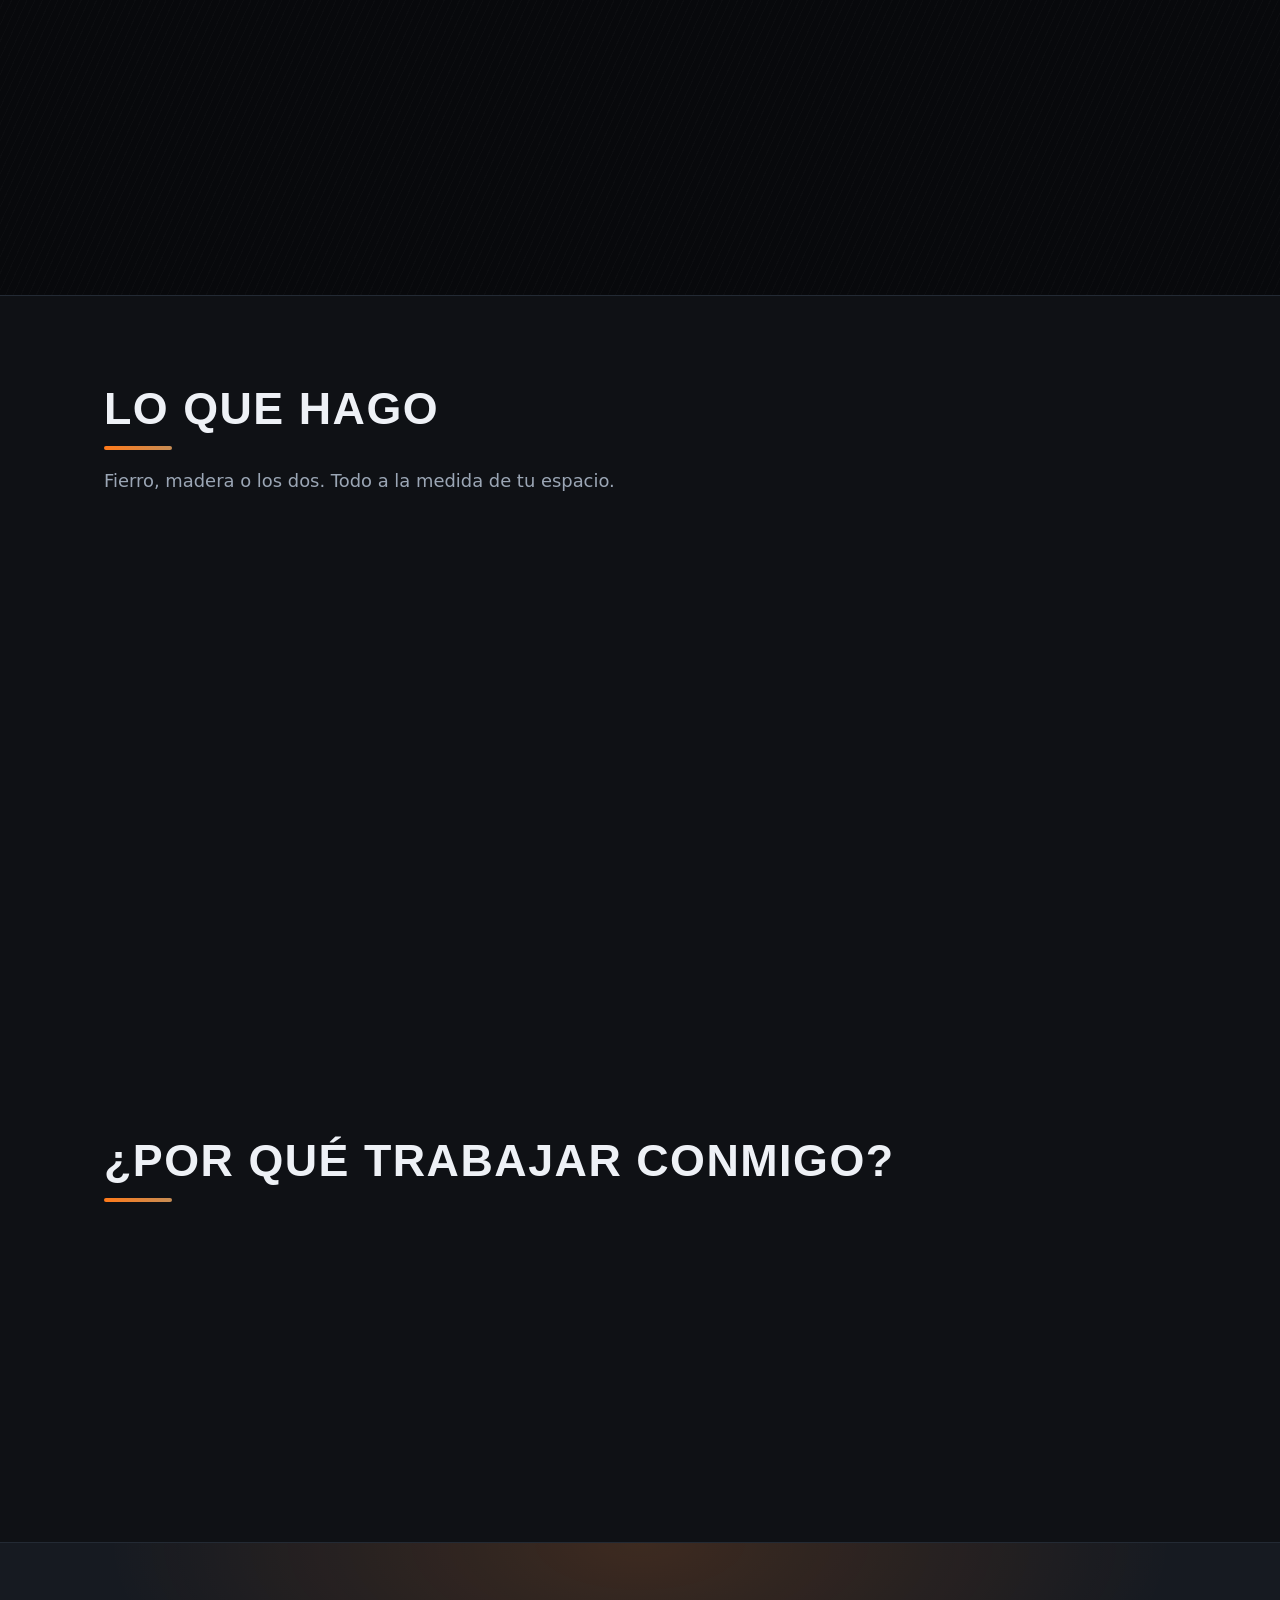
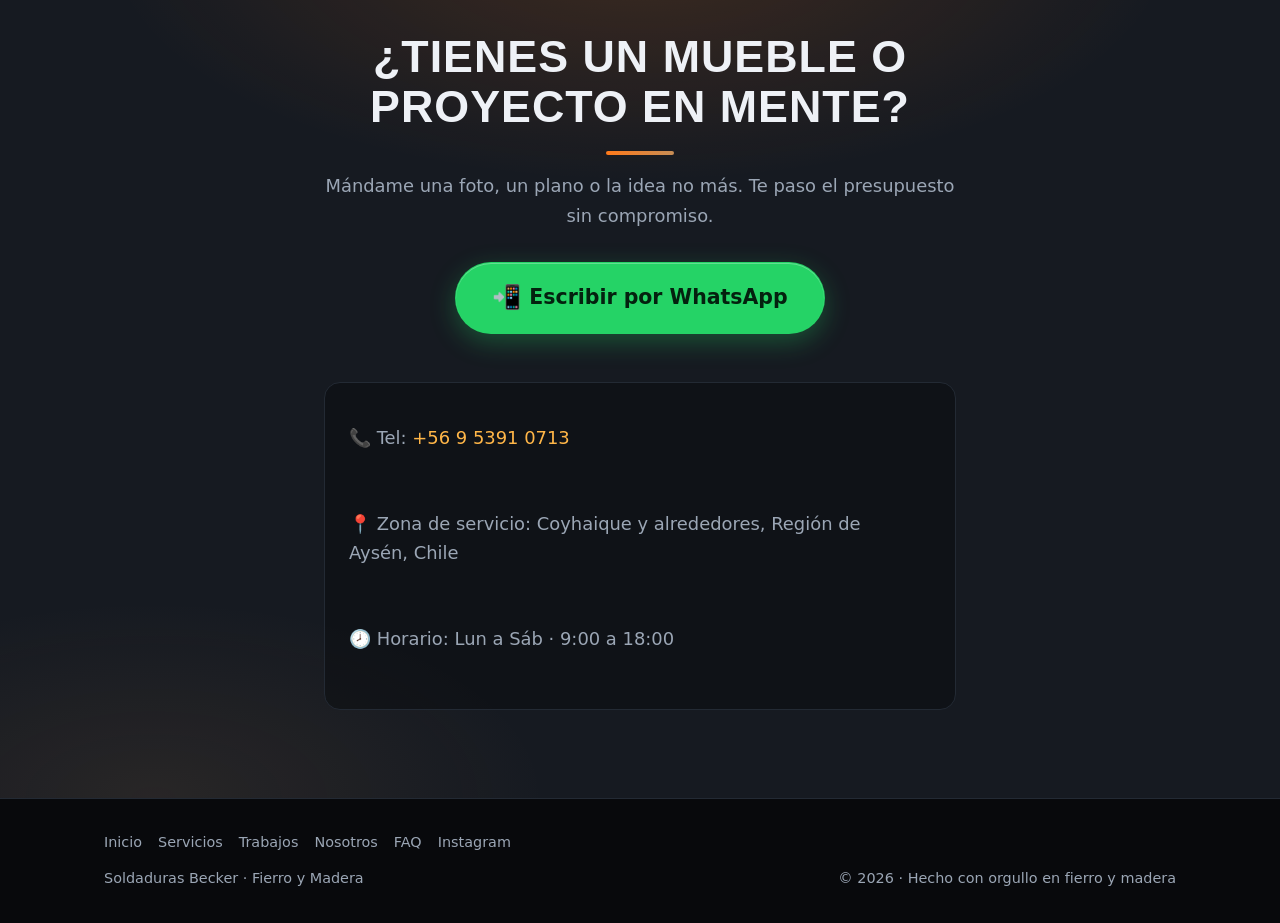
==== commit 859d54ef: "Rediseño visual: tema "Forja Aysén" (colores, UI y UX) Sistema de diseño a medida creado con la skil" ====
--- a/index.html
+++ b/index.html
@@ -54,13 +54,18 @@
   <link rel="preconnect" href="https://fonts.googleapis.com" />
   <link rel="preconnect" href="https://fonts.gstatic.com" crossorigin />
   <link href="https://fonts.googleapis.com/css2?family=Oswald:wght@500;600;700&family=Inter:wght@400;500;600&display=swap" rel="stylesheet" />
-  <link rel="stylesheet" href="style.css?v=20260725" />
+  <link rel="stylesheet" href="style.css?v=20260726" />
   <!-- Google Tag Manager (GTM-TWC8D49J, cargado desde assets/gtm.js por la CSP) -->
   <script src="assets/gtm.js"></script>
 </head>
 <body>
   <!-- Google Tag Manager (noscript) -->
   <noscript><iframe src="https://www.googletagmanager.com/ns.html?id=GTM-TWC8D49J" height="0" width="0" title="Google Tag Manager"></iframe></noscript>
+
+  <!-- Accesibilidad: primer elemento enfocable de la página -->
+  <a class="skip-link" href="#contenido">Saltar al contenido</a>
+  <!-- Barra de progreso de lectura (CSS puro) -->
+  <div class="progreso" aria-hidden="true"></div>
 
   <!-- ====== BARRA SUPERIOR ====== -->
   <header class="nav" id="inicio">
@@ -84,6 +89,8 @@
     </div>
   </header>
 
+  <main id="contenido">
+
   <!-- ====== HERO ====== -->
   <section class="hero">
     <div class="container hero__content">
@@ -169,6 +176,8 @@
     </div>
   </section>
 
+  </main>
+
   <footer class="footer">
     <div class="container footer__inner">
       <nav class="footer__links">
@@ -189,7 +198,7 @@
     <span>💬</span>
   </a>
 
-  <script src="script.js?v=20260725"></script>
+  <script src="script.js?v=20260726"></script>
   <script src="analytics.js"></script>
 </body>
 </html>
--- a/style.css
+++ b/style.css
@@ -1,518 +1,1182 @@
-/* ====== Sistema visual: industrial / acero + acento naranja chispa ====== */
+/* =============================================================
+   SOLDADURAS BECKER — Tema "Forja Aysén"
+   Sistema visual industrial: acero frío + chispa naranja + madera.
+   Documentación completa del tema en: marca/tema-visual.md
+   ============================================================= */
+
+/* ====== 1. TOKENS DE DISEÑO ====== */
 :root {
-  --bg: #0f1115;
-  --bg-soft: #161a21;
-  --bg-dark: #0a0c10;
-  --text: #e9edf2;
-  --muted: #a3adbb;
-  --line: #232a34;
-  --accent: #ff7a1a;      /* naranja chispa de soldadura */
-  --accent-2: #ffb648;
-  --wa: #25d366;
-  --radius: 14px;
+  /* --- Superficies (acero frío) --- */
+  --ink-900: #08090c;
+  --ink-800: #0f1115;
+  --ink-700: #161a21;
+  --ink-600: #1c212b;
+  --ink-500: #232a34;
+  --ink-400: #2f3846;
+
+  /* --- Texto --- */
+  --text: #eef1f6;
+  --text-soft: #c6ced9;
+  --muted: #9ba6b5;
+
+  /* --- Acentos de marca --- */
+  --spark: #ff7a1a;        /* chispa de soldadura (acento principal) */
+  --spark-soft: #ffb648;   /* dorado */
+  --spark-deep: #c85c08;
+  --wood: #c78d55;         /* madera (segundo acento) */
+  --wood-soft: #e2b184;
+  --steel: #7d92a8;        /* acero frío (neutro con carácter) */
+  --wa: #25d366;           /* verde WhatsApp: SOLO para WhatsApp */
+  --on-spark: #1a1206;     /* texto sobre naranja */
+  --on-wa: #04210f;        /* texto sobre verde */
+
+  /* --- Degradado firma: fierro → madera --- */
+  --grad-marca: linear-gradient(90deg, var(--spark), var(--wood));
+  --grad-calor: linear-gradient(90deg, var(--spark), var(--spark-soft));
+
+  /* --- Espaciado (escala de 8) --- */
+  --space-1: 4px;
+  --space-2: 8px;
+  --space-3: 12px;
+  --space-4: 16px;
+  --space-5: 24px;
+  --space-6: 32px;
+  --space-7: 48px;
+  --space-8: 64px;
+  --space-9: 88px;
+
+  /* --- Tipografía fluida --- */
+  --fs-xs: .78rem;
+  --fs-sm: .9rem;
+  --fs-base: 1rem;
+  --fs-md: clamp(1.02rem, .98rem + .2vw, 1.12rem);
+  --fs-lg: clamp(1.12rem, 1.05rem + .35vw, 1.28rem);
+  --fs-xl: clamp(1.15rem, 1.08rem + .35vw, 1.35rem);
+  --fs-2xl: clamp(1.8rem, 1.35rem + 2.2vw, 2.8rem);
+  --fs-3xl: clamp(2.1rem, 1.35rem + 3.6vw, 4.4rem);
+
+  /* --- Forma --- */
+  --r-sm: 10px;
+  --r-md: 16px;
+  --r-lg: 22px;
+  --r-pill: 999px;
+  --radius: var(--r-md);   /* alias heredado */
   --max: 1120px;
-  --shadow-card: 0 10px 30px rgba(0, 0, 0, .35);
-  --shadow-card-hover: 0 18px 44px rgba(0, 0, 0, .5);
-}
-
-* { box-sizing: border-box; margin: 0; padding: 0; }
-html { scroll-behavior: smooth; }
+
+  /* --- Profundidad --- */
+  --shadow-1: 0 2px 6px rgba(0,0,0,.28);
+  --shadow-2: 0 10px 30px rgba(0,0,0,.38), 0 2px 8px rgba(0,0,0,.28);
+  --shadow-3: 0 22px 52px rgba(0,0,0,.55), 0 4px 12px rgba(0,0,0,.35);
+  --shadow-card: var(--shadow-2);
+  --shadow-card-hover: var(--shadow-3);
+  --glow-spark: 0 0 0 1px rgba(255,122,26,.35), 0 12px 36px rgba(255,122,26,.18);
+
+  /* --- Movimiento --- */
+  --t-fast: .16s;
+  --t: .28s;
+  --t-slow: .5s;
+  --ease-out: cubic-bezier(.22,.61,.36,1);
+  --ease-spring: cubic-bezier(.34,1.28,.5,1);
+
+  /* --- Alias heredados (no romper marcado existente) --- */
+  --bg: var(--ink-800);
+  --bg-soft: var(--ink-700);
+  --bg-dark: var(--ink-900);
+  --line: var(--ink-500);
+  --accent: var(--spark);
+  --accent-2: var(--spark-soft);
+
+  color-scheme: dark;
+}
+
+/* ====== 2. BASE ====== */
+*, *::before, *::after { box-sizing: border-box; margin: 0; padding: 0; }
+
+html {
+  scroll-behavior: smooth;
+  -webkit-text-size-adjust: 100%;
+}
+
 body {
-  font-family: 'Inter', system-ui, sans-serif;
-  background: var(--bg);
+  font-family: 'Inter', system-ui, -apple-system, sans-serif;
+  background: var(--ink-800);
   color: var(--text);
-  line-height: 1.6;
+  font-size: var(--fs-base);
+  line-height: 1.65;
   -webkit-font-smoothing: antialiased;
-}
-h1, h2, h3, .brand__name { font-family: 'Oswald', sans-serif; letter-spacing: .5px; }
+  -moz-osx-font-smoothing: grayscale;
+  overflow-x: hidden;
+}
+
+/* Bloquea el scroll del fondo con menú móvil o lightbox abiertos */
+body.no-scroll { overflow: hidden; }
+
+h1, h2, h3, .brand__name {
+  font-family: 'Oswald', 'Oswald Fallback', sans-serif;
+  letter-spacing: .5px;
+  text-wrap: balance;
+}
+
+p { text-wrap: pretty; }
 a { color: inherit; text-decoration: none; }
 img { max-width: 100%; display: block; }
-.container { width: 100%; max-width: var(--max); margin: 0 auto; padding: 0 20px; }
-
-/* Anclas: que el sticky nav no tape los títulos */
-section[id] { scroll-margin-top: 72px; }
-
-/* ====== Accesibilidad: focus visible ====== */
-a:focus-visible,
-button:focus-visible {
-  outline: 3px solid var(--accent-2);
+button { font: inherit; }
+
+::selection { background: var(--spark); color: var(--on-spark); }
+
+.container {
+  width: 100%;
+  max-width: var(--max);
+  margin: 0 auto;
+  padding: 0 var(--space-5);
+}
+
+/* El nav pegajoso no debe tapar los títulos al saltar a un ancla */
+section[id], [id] { scroll-margin-top: 84px; }
+
+/* Barra de desplazamiento a tono con el tema */
+@supports (scrollbar-color: red blue) {
+  html { scrollbar-color: var(--ink-400) var(--ink-900); scrollbar-width: thin; }
+}
+
+/* ====== 3. ACCESIBILIDAD ====== */
+
+/* Anillo de foco único y consistente en toda la página */
+:where(a, button, summary, [tabindex]):focus-visible {
+  outline: 3px solid var(--spark-soft);
   outline-offset: 3px;
-  border-radius: 6px;
-}
-.btn:focus-visible, .nav__cta:focus-visible, .wa-float:focus-visible {
-  outline: 3px solid var(--accent-2);
-  outline-offset: 3px;
-}
-
-/* ====== Nav ====== */
+  border-radius: var(--r-sm);
+}
+
+/* Saltar al contenido: primer elemento enfocable de la página */
+.skip-link {
+  position: fixed;
+  top: var(--space-3);
+  left: var(--space-3);
+  z-index: 200;
+  transform: translateY(-160%);
+  background: var(--spark);
+  color: var(--on-spark);
+  font-weight: 600;
+  padding: var(--space-3) var(--space-5);
+  border-radius: var(--r-pill);
+  box-shadow: var(--shadow-2);
+  transition: transform var(--t) var(--ease-spring);
+}
+.skip-link:focus-visible { transform: translateY(0); }
+
+/* Barra de progreso de lectura (CSS puro, sin JS) */
+.progreso {
+  position: fixed;
+  inset: 0 0 auto 0;
+  height: 3px;
+  z-index: 70;
+  background: var(--grad-marca);
+  transform-origin: 0 50%;
+  transform: scaleX(0);
+  pointer-events: none;
+}
+@supports (animation-timeline: scroll()) {
+  .progreso {
+    animation: barra-progreso linear both;
+    animation-timeline: scroll(root block);
+  }
+}
+@keyframes barra-progreso { to { transform: scaleX(1); } }
+
+/* ====== 4. NAV ====== */
 .nav {
-  position: sticky; top: 0; z-index: 50;
-  background: rgba(15,17,21,.82);
-  backdrop-filter: blur(12px);
-  -webkit-backdrop-filter: blur(12px);
-  border-bottom: 1px solid var(--line);
-  box-shadow: 0 6px 24px rgba(0,0,0,.25);
-}
-.nav__inner { display: flex; align-items: center; justify-content: space-between; height: 64px; gap: 12px; }
-.brand { display: flex; align-items: center; gap: 8px; font-size: 1.15rem; font-weight: 700; min-width: 0; }
-.brand__name { white-space: nowrap; overflow: hidden; text-overflow: ellipsis; }
-.brand__spark { color: var(--accent); filter: drop-shadow(0 0 6px rgba(255,122,26,.6)); }
-.nav__links { display: flex; align-items: center; gap: 26px; flex-shrink: 0; }
-.nav__links a { color: var(--muted); font-weight: 500; font-size: .95rem; transition: color .2s; position: relative; }
+  position: sticky;
+  top: 0;
+  z-index: 50;
+  background: rgba(15,17,21,.78);
+  backdrop-filter: blur(14px) saturate(140%);
+  -webkit-backdrop-filter: blur(14px) saturate(140%);
+  border-bottom: 1px solid transparent;
+  transition: background var(--t), border-color var(--t), box-shadow var(--t);
+}
+/* Al hacer scroll la barra se "asienta": más opaca y con sombra */
+.nav.is-scrolled {
+  background: rgba(11,13,17,.92);
+  border-bottom-color: var(--ink-500);
+  box-shadow: 0 8px 28px rgba(0,0,0,.4);
+}
+
+.nav__inner {
+  display: flex;
+  align-items: center;
+  justify-content: space-between;
+  height: 68px;
+  gap: var(--space-3);
+}
+
+.brand {
+  display: flex;
+  align-items: center;
+  gap: var(--space-2);
+  font-size: 1.15rem;
+  font-weight: 700;
+  min-width: 0;
+}
+.brand__name {
+  white-space: nowrap;
+  overflow: hidden;
+  text-overflow: ellipsis;
+  text-transform: uppercase;
+}
+.brand__spark {
+  color: var(--spark);
+  filter: drop-shadow(0 0 8px rgba(255,122,26,.65));
+  transition: transform var(--t) var(--ease-spring);
+}
+.brand:hover .brand__spark { transform: rotate(-12deg) scale(1.15); }
+
+.nav__links {
+  display: flex;
+  align-items: center;
+  gap: var(--space-5);
+  flex-shrink: 0;
+}
+.nav__links a {
+  color: var(--muted);
+  font-weight: 500;
+  font-size: var(--fs-sm);
+  transition: color var(--t-fast);
+  position: relative;
+}
 .nav__links a:not(.nav__cta)::after {
-  content: ""; position: absolute; left: 0; bottom: -6px;
-  width: 100%; height: 2px; background: var(--accent);
-  transform: scaleX(0); transform-origin: left;
-  transition: transform .25s ease;
+  content: "";
+  position: absolute;
+  left: 0;
+  bottom: -7px;
+  width: 100%;
+  height: 2px;
+  border-radius: 2px;
+  background: var(--grad-marca);
+  transform: scaleX(0);
+  transform-origin: left;
+  transition: transform var(--t) var(--ease-out);
 }
 .nav__links a:not(.nav__cta):hover::after { transform: scaleX(1); }
 .nav__links a:hover { color: var(--text); }
+.nav__links a.is-active { color: var(--text); }
+.nav__links a.is-active:not(.nav__cta)::after { transform: scaleX(1); }
+
+.nav__ig { font-size: 1.2rem; line-height: 1; }
+.nav__ig:hover { color: var(--spark-soft); }
+
 .nav__cta {
-  background: var(--accent); color: #1a1206 !important;
-  padding: 9px 18px; border-radius: 999px; font-weight: 600;
-  box-shadow: 0 4px 16px rgba(255,122,26,.35);
-  transition: background .2s, box-shadow .2s, transform .15s;
-}
-.nav__cta:hover { background: var(--accent-2); box-shadow: 0 6px 20px rgba(255,182,72,.4); transform: translateY(-1px); }
-
-/* ====== Hero con foto real (trabajo-1: estantería fierro + madera) ====== */
+  background: var(--spark);
+  color: var(--on-spark) !important;
+  padding: 10px 20px;
+  border-radius: var(--r-pill);
+  font-weight: 600;
+  box-shadow: 0 4px 16px rgba(255,122,26,.32);
+  transition: background var(--t-fast), box-shadow var(--t), transform var(--t) var(--ease-spring);
+}
+.nav__cta:hover {
+  background: var(--spark-soft);
+  box-shadow: 0 8px 24px rgba(255,182,72,.42);
+  transform: translateY(-2px);
+}
+
+/* Botón hamburguesa (solo móvil) */
+.nav__toggle {
+  display: none;
+  flex-direction: column;
+  justify-content: center;
+  align-items: center;
+  gap: 5px;
+  width: 46px;
+  height: 46px;
+  background: none;
+  border: 0;
+  cursor: pointer;
+  padding: 0;
+}
+.nav__toggle span {
+  display: block;
+  width: 24px;
+  height: 2px;
+  border-radius: 2px;
+  background: var(--text);
+  transition: transform var(--t) var(--ease-out), opacity var(--t-fast);
+}
+.nav__toggle[aria-expanded="true"] span:nth-child(1) { transform: translateY(7px) rotate(45deg); }
+.nav__toggle[aria-expanded="true"] span:nth-child(2) { opacity: 0; }
+.nav__toggle[aria-expanded="true"] span:nth-child(3) { transform: translateY(-7px) rotate(-45deg); }
+
+/* ====== 5. HERO ====== */
 .hero {
   position: relative;
   min-height: 88vh;
-  display: flex; align-items: center;
+  display: flex;
+  align-items: center;
   background:
-    linear-gradient(180deg, rgba(10,12,16,.88) 0%, rgba(13,15,19,.62) 45%, rgba(10,12,16,.96) 100%),
-    radial-gradient(900px 420px at 80% -10%, rgba(255,122,26,.22), transparent 60%),
-    url("assets/trabajos/trabajo-1.jpg") center 35% / cover no-repeat var(--bg-dark);
+    linear-gradient(180deg, rgba(8,9,12,.9) 0%, rgba(13,15,19,.58) 45%, rgba(8,9,12,.97) 100%),
+    radial-gradient(820px 400px at 82% -8%, rgba(255,122,26,.24), transparent 62%),
+    radial-gradient(620px 340px at 8% 108%, rgba(199,141,85,.16), transparent 64%),
+    url("assets/trabajos/trabajo-1.jpg") center 35% / cover no-repeat var(--ink-900);
   overflow: hidden;
-  border-bottom: 1px solid var(--line);
-}
+}
+/* Retícula técnica de plano de taller */
 .hero::after {
-  content: ""; position: absolute; inset: 0; z-index: 1;
+  content: "";
+  position: absolute;
+  inset: 0;
+  z-index: 1;
   background-image:
-    linear-gradient(rgba(255,255,255,.022) 1px, transparent 1px),
-    linear-gradient(90deg, rgba(255,255,255,.022) 1px, transparent 1px);
-  background-size: 48px 48px;
-  -webkit-mask-image: radial-gradient(circle at 50% 40%, #000 30%, transparent 75%);
-  mask-image: radial-gradient(circle at 50% 40%, #000 30%, transparent 75%);
+    linear-gradient(rgba(255,255,255,.024) 1px, transparent 1px),
+    linear-gradient(90deg, rgba(255,255,255,.024) 1px, transparent 1px);
+  background-size: 52px 52px;
+  -webkit-mask-image: radial-gradient(circle at 50% 40%, #000 28%, transparent 74%);
+  mask-image: radial-gradient(circle at 50% 40%, #000 28%, transparent 74%);
   pointer-events: none;
 }
-.hero__content { position: relative; z-index: 2; padding: 80px 20px; max-width: 780px; }
-.hero__eyebrow {
-  display: inline-flex; align-items: center; gap: 12px;
-  color: var(--accent-2); font-weight: 600; letter-spacing: 4px; font-size: .78rem;
-  margin-bottom: 20px;
-}
-.hero__eyebrow::before {
-  content: ""; width: 36px; height: 2px;
-  background: linear-gradient(90deg, var(--accent), var(--accent-2));
+/* Cordón de soldadura: cierra el hero con el degradado fierro → madera */
+.hero::before {
+  content: "";
+  position: absolute;
+  inset: auto 0 0 0;
+  height: 3px;
+  z-index: 3;
+  background: var(--grad-marca);
+  opacity: .85;
+}
+
+.hero__content {
+  position: relative;
+  z-index: 2;
+  padding: var(--space-9) var(--space-5);
+  max-width: 800px;
+}
+
+.hero__eyebrow,
+.page-header__eyebrow {
+  display: inline-flex;
+  align-items: center;
+  gap: var(--space-3);
+  color: var(--spark-soft);
+  font-weight: 600;
+  letter-spacing: 4px;
+  font-size: var(--fs-xs);
+  text-transform: uppercase;
+  margin-bottom: var(--space-5);
+}
+.hero__eyebrow::before,
+.page-header__eyebrow::before {
+  content: "";
+  width: 38px;
+  height: 2px;
   border-radius: 2px;
-}
+  background: var(--grad-calor);
+}
+
 .hero__title {
-  font-size: clamp(2.5rem, 7vw, 4.4rem);
-  line-height: 1.04;
+  font-size: var(--fs-3xl);
+  line-height: 1.03;
   font-weight: 700;
   text-transform: uppercase;
   letter-spacing: 1px;
-  text-shadow: 0 4px 24px rgba(0,0,0,.6);
-}
-.hero__title span { color: var(--accent); text-shadow: 0 0 30px rgba(255,122,26,.35), 0 4px 24px rgba(0,0,0,.6); }
+  text-shadow: 0 4px 26px rgba(0,0,0,.65);
+}
+.hero__title span {
+  color: var(--spark);
+  text-shadow: 0 0 34px rgba(255,122,26,.38), 0 4px 24px rgba(0,0,0,.6);
+}
+
 .hero__sub {
-  color: #c4ccd6; font-size: 1.15rem; margin: 24px 0 32px; max-width: 560px;
-  text-shadow: 0 2px 12px rgba(0,0,0,.7);
-}
-.hero__actions { display: flex; gap: 14px; flex-wrap: wrap; }
-.hero__badges { list-style: none; display: flex; gap: 10px; flex-wrap: wrap; margin-top: 32px; }
+  color: var(--text-soft);
+  font-size: var(--fs-lg);
+  margin: var(--space-5) 0 var(--space-6);
+  max-width: 570px;
+  text-shadow: 0 2px 14px rgba(0,0,0,.75);
+}
+
+.hero__actions { display: flex; gap: var(--space-3); flex-wrap: wrap; }
+
+.hero__badges {
+  list-style: none;
+  display: flex;
+  gap: var(--space-2);
+  flex-wrap: wrap;
+  margin-top: var(--space-6);
+}
 .hero__badges li {
-  color: #d4dae2; font-size: .88rem; font-weight: 500;
-  background: rgba(15,17,21,.65);
-  border: 1px solid rgba(255,255,255,.1);
-  backdrop-filter: blur(6px);
-  -webkit-backdrop-filter: blur(6px);
-  padding: 7px 14px; border-radius: 999px;
-}
-
-/* ====== Botones ====== */
+  color: var(--text-soft);
+  font-size: var(--fs-sm);
+  font-weight: 500;
+  background: rgba(15,17,21,.6);
+  border: 1px solid rgba(255,255,255,.12);
+  backdrop-filter: blur(8px);
+  -webkit-backdrop-filter: blur(8px);
+  padding: 8px 15px;
+  border-radius: var(--r-pill);
+  transition: border-color var(--t-fast), transform var(--t) var(--ease-out);
+}
+.hero__badges li:hover { border-color: rgba(255,122,26,.5); transform: translateY(-2px); }
+
+/* ====== 6. BOTONES ====== */
 .btn {
-  display: inline-flex; align-items: center; gap: 10px;
-  padding: 14px 24px; border-radius: 999px;
-  font-weight: 600; font-size: 1rem; cursor: pointer;
-  transition: transform .18s ease, background .2s, box-shadow .25s, border-color .2s, color .2s;
+  display: inline-flex;
+  align-items: center;
+  justify-content: center;
+  gap: var(--space-2);
+  padding: 14px 26px;
+  min-height: 48px;
+  border-radius: var(--r-pill);
+  font-weight: 600;
+  font-size: var(--fs-base);
+  cursor: pointer;
+  border: 1px solid transparent;
+  transition: transform var(--t) var(--ease-spring), background var(--t-fast),
+              box-shadow var(--t), border-color var(--t-fast), color var(--t-fast);
 }
 .btn:hover { transform: translateY(-2px); }
-.btn:active { transform: translateY(0); }
+.btn:active { transform: translateY(0) scale(.985); }
+
+/* Verde = WhatsApp. Reservado exclusivamente para esa acción. */
 .btn--wa {
-  background: var(--wa); color: #04210f;
-  box-shadow: 0 8px 26px rgba(37,211,102,.32), inset 0 1px 0 rgba(255,255,255,.25);
-}
-.btn--wa:hover { background: #2ee06f; box-shadow: 0 12px 34px rgba(37,211,102,.45), inset 0 1px 0 rgba(255,255,255,.25); }
+  background: var(--wa);
+  color: var(--on-wa);
+  box-shadow: 0 8px 26px rgba(37,211,102,.3), inset 0 1px 0 rgba(255,255,255,.28);
+}
+.btn--wa:hover {
+  background: #2ee06f;
+  box-shadow: 0 14px 36px rgba(37,211,102,.45), inset 0 1px 0 rgba(255,255,255,.28);
+}
+
 .btn--ghost {
-  background: rgba(15,17,21,.5); color: var(--text);
-  border: 1px solid rgba(255,255,255,.22);
-  backdrop-filter: blur(6px);
-  -webkit-backdrop-filter: blur(6px);
-}
-.btn--ghost:hover { border-color: var(--accent); color: var(--accent-2); background: rgba(255,122,26,.08); }
-.btn--big { padding: 18px 34px; font-size: 1.1rem; }
-.btn__icon { font-size: 1.15em; }
-
-/* ====== Secciones ====== */
-.section { padding: 88px 0; }
-.section--dark { background: var(--bg-dark); border-top: 1px solid var(--line); border-bottom: 1px solid var(--line); }
+  background: rgba(15,17,21,.5);
+  color: var(--text);
+  border-color: rgba(255,255,255,.24);
+  backdrop-filter: blur(8px);
+  -webkit-backdrop-filter: blur(8px);
+}
+.btn--ghost:hover {
+  border-color: var(--spark);
+  color: var(--spark-soft);
+  background: rgba(255,122,26,.1);
+}
+
+.btn--big { padding: 18px 36px; min-height: 58px; font-size: var(--fs-lg); }
+.btn__icon { font-size: 1.15em; line-height: 1; }
+
+/* ====== 7. SECCIONES ====== */
+.section { padding: var(--space-9) 0; }
+
+.section--dark {
+  position: relative;
+  background: var(--ink-900);
+  border-top: 1px solid var(--ink-500);
+  border-bottom: 1px solid var(--ink-500);
+}
+/* Textura sutil de acero cepillado */
+.section--dark::before {
+  content: "";
+  position: absolute;
+  inset: 0;
+  pointer-events: none;
+  background-image: repeating-linear-gradient(
+    115deg,
+    rgba(255,255,255,.014) 0 1px,
+    transparent 1px 7px
+  );
+}
+.section--dark > * { position: relative; }
+
 .section__title {
-  font-size: clamp(1.9rem, 4vw, 2.7rem);
+  font-size: var(--fs-2xl);
   font-weight: 700;
   text-transform: uppercase;
   letter-spacing: 1.5px;
+  line-height: 1.1;
   position: relative;
-  padding-bottom: 16px;
+  padding-bottom: var(--space-4);
 }
 .section__title::after {
-  content: ""; position: absolute; left: 0; bottom: 0;
-  width: 64px; height: 4px; border-radius: 2px;
-  background: linear-gradient(90deg, var(--accent), var(--accent-2));
-}
-.section__lead { color: var(--muted); margin: 16px 0 42px; font-size: 1.08rem; max-width: 640px; }
-code { background: var(--bg-soft); padding: 2px 7px; border-radius: 6px; color: var(--accent-2); font-size: .9em; }
-
-/* ====== Grids / Cards ====== */
-.grid { display: grid; gap: 18px; }
+  content: "";
+  position: absolute;
+  left: 0;
+  bottom: 0;
+  width: 68px;
+  height: 4px;
+  border-radius: 2px;
+  background: var(--grad-marca);
+}
+
+.section__lead {
+  color: var(--muted);
+  margin: var(--space-4) 0 var(--space-7);
+  font-size: var(--fs-md);
+  max-width: 640px;
+}
+
+code {
+  background: var(--ink-700);
+  padding: 2px 7px;
+  border-radius: 6px;
+  color: var(--spark-soft);
+  font-size: .9em;
+}
+
+/* ====== 8. GRILLAS Y TARJETAS ====== */
+.grid { display: grid; gap: var(--space-4); }
 .grid--3 { grid-template-columns: repeat(3, 1fr); }
 .grid--4 { grid-template-columns: repeat(4, 1fr); }
+
 .card {
   position: relative;
-  background: linear-gradient(180deg, #181d25, var(--bg-soft));
-  border: 1px solid var(--line);
-  border-radius: var(--radius); padding: 22px 22px;
-  transition: transform .22s ease, border-color .25s, box-shadow .25s;
+  background: linear-gradient(180deg, var(--ink-600), var(--ink-700));
+  border: 1px solid var(--ink-500);
+  border-radius: var(--r-md);
+  padding: var(--space-5);
   overflow: hidden;
-}
+  transition: transform var(--t) var(--ease-out), border-color var(--t),
+              box-shadow var(--t), background var(--t);
+}
+/* Filo superior fierro → madera que se "suelda" al pasar el cursor */
 .card::before {
-  content: ""; position: absolute; top: 0; left: 0; right: 0;
-  height: 3px; background: linear-gradient(90deg, var(--accent), var(--accent-2));
-  transform: scaleX(0); transform-origin: left;
-  transition: transform .3s ease;
-}
-.card:hover {
+  content: "";
+  position: absolute;
+  top: 0;
+  left: 0;
+  right: 0;
+  height: 3px;
+  background: var(--grad-marca);
+  transform: scaleX(0);
+  transform-origin: left;
+  transition: transform var(--t-slow) var(--ease-out);
+}
+.card:hover,
+.card:focus-within {
   transform: translateY(-6px);
-  border-color: rgba(255,122,26,.55);
-  box-shadow: var(--shadow-card-hover);
-}
-.card:hover::before { transform: scaleX(1); }
+  border-color: rgba(255,122,26,.5);
+  box-shadow: var(--shadow-3);
+}
+.card:hover::before,
+.card:focus-within::before { transform: scaleX(1); }
+
 .card__icon {
-  font-size: 2.4rem; margin-bottom: 14px; line-height: 1;
-  filter: drop-shadow(0 4px 10px rgba(0,0,0,.4));
-  transition: transform .25s ease;
-}
-.card:hover .card__icon { transform: scale(1.12) rotate(-3deg); }
-.card h3 { font-size: 1.15rem; margin-bottom: 6px; letter-spacing: .8px; }
-.card p { color: var(--muted); font-size: .92rem; }
-.card__icon { font-size: 2rem; }
-
-/* ====== Galería (fotos verticales de celular) ====== */
-.gallery { display: grid; grid-template-columns: repeat(4, 1fr); gap: 16px; }
+  font-size: 2.1rem;
+  line-height: 1;
+  margin-bottom: var(--space-3);
+  filter: drop-shadow(0 4px 12px rgba(0,0,0,.45));
+  transition: transform var(--t) var(--ease-spring);
+}
+.card:hover .card__icon { transform: scale(1.14) rotate(-4deg); }
+
+.card h3 {
+  font-size: var(--fs-xl);
+  margin-bottom: var(--space-1);
+  letter-spacing: .8px;
+}
+.card p { color: var(--muted); font-size: var(--fs-sm); }
+
+/* ====== 9. GALERÍA ====== */
+.gallery {
+  display: grid;
+  grid-template-columns: repeat(4, 1fr);
+  gap: var(--space-4);
+}
 .gallery__item {
+  position: relative;
   margin: 0;
   aspect-ratio: 3 / 4;
-  border-radius: var(--radius); overflow: hidden;
-  background: var(--bg-soft);
-  border: 1px solid var(--line);
-  box-shadow: var(--shadow-card);
-  transition: transform .25s ease, border-color .25s, box-shadow .3s;
-}
-.gallery__item:hover {
-  transform: translateY(-5px);
-  border-color: var(--accent);
-  box-shadow: 0 16px 40px rgba(0,0,0,.55), 0 0 0 1px rgba(255,122,26,.35);
+  border-radius: var(--r-md);
+  overflow: hidden;
+  background: var(--ink-700);
+  border: 1px solid var(--ink-500);
+  box-shadow: var(--shadow-2);
+  cursor: zoom-in;
+  transition: transform var(--t) var(--ease-out), border-color var(--t), box-shadow var(--t);
+}
+.gallery__item:hover,
+.gallery__item:focus-within {
+  transform: translateY(-6px);
+  border-color: var(--spark);
+  box-shadow: var(--shadow-3), var(--glow-spark);
 }
 .gallery__item img {
-  width: 100%; height: 100%; object-fit: cover;
-  transition: transform .5s cubic-bezier(.2,.7,.3,1), filter .4s;
+  width: 100%;
+  height: 100%;
+  object-fit: cover;
+  transition: transform var(--t-slow) var(--ease-out), filter var(--t-slow);
   filter: saturate(.96);
 }
-.gallery__item:hover img { transform: scale(1.07); filter: saturate(1.08); }
-
-/* ====== Por qué: números grandes estilo industrial (outline naranja) ====== */
+.gallery__item:hover img,
+.gallery__item:focus-within img { transform: scale(1.07); filter: saturate(1.1); }
+
+/* Pista visual de "ampliar" — aparece sobre la foto al pasar el cursor */
+.gallery__item::after {
+  content: "🔍";
+  position: absolute;
+  right: var(--space-3);
+  bottom: var(--space-3);
+  width: 38px;
+  height: 38px;
+  display: grid;
+  place-items: center;
+  border-radius: 50%;
+  font-size: 1rem;
+  background: rgba(8,9,12,.72);
+  border: 1px solid rgba(255,255,255,.18);
+  backdrop-filter: blur(6px);
+  -webkit-backdrop-filter: blur(6px);
+  opacity: 0;
+  transform: translateY(8px) scale(.85);
+  transition: opacity var(--t), transform var(--t) var(--ease-spring);
+}
+.gallery__item:hover::after,
+.gallery__item:focus-within::after { opacity: 1; transform: translateY(0) scale(1); }
+
+/* ====== 10. "POR QUÉ" — números calados estilo taller ====== */
 .why__item {
-  padding: 26px 22px;
-  border-radius: var(--radius);
+  padding: var(--space-5) var(--space-5);
+  border-radius: var(--r-md);
   border: 1px solid transparent;
-  transition: border-color .25s, background .25s, transform .22s;
+  transition: border-color var(--t), background var(--t), transform var(--t) var(--ease-out);
 }
 .why__item:hover {
-  border-color: var(--line);
-  background: rgba(22,26,33,.6);
-  transform: translateY(-3px);
+  border-color: var(--ink-500);
+  background: rgba(28,33,43,.6);
+  transform: translateY(-4px);
 }
 .why__num {
   display: block;
   font-family: 'Oswald', sans-serif;
-  font-size: 4.2rem; font-weight: 700; line-height: 1;
-  margin-bottom: 14px;
+  font-size: 4.2rem;
+  font-weight: 700;
+  line-height: 1;
+  margin-bottom: var(--space-3);
   color: transparent;
-  -webkit-text-stroke: 2px var(--accent);
-  text-shadow: 0 0 30px rgba(255,122,26,.18);
-}
+  -webkit-text-stroke: 2px var(--spark);
+  text-shadow: 0 0 32px rgba(255,122,26,.2);
+  transition: color var(--t), -webkit-text-stroke-color var(--t);
+}
+.why__item:hover .why__num { color: rgba(255,122,26,.12); }
 @supports not (-webkit-text-stroke: 2px orange) {
-  .why__num { color: var(--accent); }
-}
-.why__item h3 { font-size: 1.2rem; margin-bottom: 6px; letter-spacing: .8px; }
-.why__item p { color: var(--muted); font-size: .95rem; }
-
-/* ====== CTA ====== */
+  .why__num { color: var(--spark); }
+}
+.why__item h3 { font-size: var(--fs-xl); margin-bottom: var(--space-1); letter-spacing: .8px; }
+.why__item p { color: var(--muted); font-size: var(--fs-sm); }
+
+/* ====== 11. CTA ====== */
 .cta {
+  position: relative;
   background:
-    radial-gradient(700px 320px at 50% 0%, rgba(255,122,26,.16), transparent 70%),
-    var(--bg-soft);
+    radial-gradient(760px 340px at 50% 0%, rgba(255,122,26,.17), transparent 70%),
+    radial-gradient(560px 280px at 12% 100%, rgba(199,141,85,.1), transparent 70%),
+    var(--ink-700);
   text-align: center;
-  border-top: 1px solid var(--line);
-}
-.cta__inner { max-width: 660px; margin: 0 auto; }
+  border-top: 1px solid var(--ink-500);
+}
+.cta__inner { max-width: 680px; margin: 0 auto; }
 .cta h2 {
-  font-size: clamp(1.9rem, 4vw, 2.8rem);
-  text-transform: uppercase; letter-spacing: 1px;
-  position: relative; padding-bottom: 18px; margin-bottom: 4px;
+  font-size: var(--fs-2xl);
+  text-transform: uppercase;
+  letter-spacing: 1px;
+  line-height: 1.12;
+  position: relative;
+  padding-bottom: var(--space-5);
 }
 .cta h2::after {
-  content: ""; position: absolute; left: 50%; bottom: 0; transform: translateX(-50%);
-  width: 64px; height: 4px; border-radius: 2px;
-  background: linear-gradient(90deg, var(--accent), var(--accent-2));
-}
-.cta p { color: var(--muted); margin: 14px 0 30px; font-size: 1.1rem; }
+  content: "";
+  position: absolute;
+  left: 50%;
+  bottom: 0;
+  transform: translateX(-50%);
+  width: 68px;
+  height: 4px;
+  border-radius: 2px;
+  background: var(--grad-marca);
+}
+.cta p { color: var(--muted); margin: var(--space-4) 0 var(--space-6); font-size: var(--fs-md); }
+
 .cta__alt {
-  margin-top: 36px; color: var(--muted); display: grid; gap: 8px; font-size: 1rem;
-  background: rgba(15,17,21,.5);
-  border: 1px solid var(--line);
-  border-radius: var(--radius);
-  padding: 22px 18px;
-}
-.cta__alt a { color: var(--accent-2); transition: color .2s; }
-.cta__alt a:hover { color: var(--accent); }
-
-/* ====== Footer ====== */
-.footer { border-top: 1px solid var(--line); padding: 28px 0; color: var(--muted); font-size: .9rem; background: var(--bg-dark); }
-.footer__inner { display: flex; justify-content: space-between; flex-wrap: wrap; gap: 10px; align-items: center; }
-.footer__links { display: flex; flex-wrap: wrap; gap: 16px; width: 100%; margin-bottom: 6px; }
-.footer__links a { color: var(--muted); transition: color .2s; }
-.footer__links a:hover { color: var(--accent-2); }
-
-/* ====== WhatsApp flotante: sombra verde + pulso sutil ====== */
+  margin-top: var(--space-7);
+  color: var(--muted);
+  display: grid;
+  gap: var(--space-2);
+  font-size: var(--fs-base);
+  text-align: left;
+  background: rgba(8,9,12,.45);
+  border: 1px solid var(--ink-500);
+  border-radius: var(--r-md);
+  padding: var(--space-5);
+}
+.cta__alt a { color: var(--spark-soft); transition: color var(--t-fast); }
+.cta__alt a:hover { color: var(--spark); }
+
+/* ====== 12. FOOTER ====== */
+.footer {
+  border-top: 1px solid var(--ink-500);
+  padding: var(--space-6) 0;
+  color: var(--muted);
+  font-size: var(--fs-sm);
+  background: var(--ink-900);
+}
+.footer__inner {
+  display: flex;
+  justify-content: space-between;
+  flex-wrap: wrap;
+  gap: var(--space-2);
+  align-items: center;
+}
+.footer__links {
+  display: flex;
+  flex-wrap: wrap;
+  gap: var(--space-4);
+  width: 100%;
+  margin-bottom: var(--space-1);
+}
+.footer__links a { color: var(--muted); transition: color var(--t-fast); }
+.footer__links a:hover { color: var(--spark-soft); }
+
+/* ====== 13. WHATSAPP FLOTANTE ====== */
 .wa-float {
-  position: fixed; right: 20px; bottom: 20px; z-index: 60;
-  width: 60px; height: 60px; border-radius: 50%;
-  background: var(--wa); display: flex; align-items: center; justify-content: center;
+  position: fixed;
+  right: var(--space-5);
+  bottom: var(--space-5);
+  z-index: 60;
+  width: 60px;
+  height: 60px;
+  border-radius: 50%;
+  background: var(--wa);
+  display: flex;
+  align-items: center;
+  justify-content: center;
   font-size: 1.65rem;
   box-shadow: 0 8px 26px rgba(37,211,102,.45);
-  transition: transform .2s ease, box-shadow .25s;
-  animation: wa-pulse 2.6s ease-in-out infinite;
-}
-.wa-float:hover { transform: scale(1.08); animation-play-state: paused; }
+  transition: transform var(--t) var(--ease-spring), box-shadow var(--t);
+  animation: wa-pulse 2.8s ease-in-out infinite;
+}
+.wa-float:hover { transform: scale(1.1); animation-play-state: paused; }
 @keyframes wa-pulse {
   0%, 100% { box-shadow: 0 8px 26px rgba(37,211,102,.45), 0 0 0 0 rgba(37,211,102,.45); }
   50%      { box-shadow: 0 8px 26px rgba(37,211,102,.45), 0 0 0 14px rgba(37,211,102,0); }
 }
 
-/* ====== Movimiento reducido (accesibilidad) ====== */
+/* ====== 14. BARRA DE ACCIÓN MÓVIL (inyectada por script.js) ====== */
+.barra-accion {
+  display: none;
+  position: fixed;
+  inset: auto 0 0 0;
+  z-index: 65;
+  gap: var(--space-2);
+  padding: var(--space-2) var(--space-3) calc(var(--space-2) + env(safe-area-inset-bottom, 0px));
+  background: rgba(11,13,17,.94);
+  backdrop-filter: blur(14px);
+  -webkit-backdrop-filter: blur(14px);
+  border-top: 1px solid var(--ink-500);
+  box-shadow: 0 -8px 30px rgba(0,0,0,.5);
+}
+.barra-accion a {
+  flex: 1;
+  display: inline-flex;
+  align-items: center;
+  justify-content: center;
+  gap: var(--space-2);
+  min-height: 48px;
+  border-radius: var(--r-pill);
+  font-weight: 600;
+  font-size: var(--fs-sm);
+  transition: transform var(--t) var(--ease-spring), background var(--t-fast);
+}
+.barra-accion a:active { transform: scale(.97); }
+.barra-accion .accion--wa { background: var(--wa); color: var(--on-wa); }
+.barra-accion .accion--tel {
+  background: transparent;
+  color: var(--text);
+  border: 1px solid var(--ink-400);
+}
+.barra-accion .accion--tel:active { background: var(--ink-600); }
+
+/* ====== 15. CABECERA DE SUBPÁGINA ====== */
+.page-header {
+  position: relative;
+  padding: var(--space-8) 0 var(--space-7);
+  background:
+    radial-gradient(760px 320px at 84% -30%, rgba(255,122,26,.2), transparent 62%),
+    radial-gradient(520px 260px at 5% 120%, rgba(199,141,85,.12), transparent 66%),
+    var(--ink-700);
+  border-bottom: 1px solid var(--ink-500);
+}
+.page-header::after {
+  content: "";
+  position: absolute;
+  inset: auto 0 0 0;
+  height: 2px;
+  background: var(--grad-marca);
+  opacity: .6;
+}
+.page-header h1 {
+  font-size: clamp(2rem, 1.4rem + 2.8vw, 3.2rem);
+  text-transform: uppercase;
+  letter-spacing: 1px;
+  line-height: 1.08;
+}
+.page-header h1 span { color: var(--spark); }
+.page-header p {
+  color: var(--muted);
+  margin-top: var(--space-4);
+  font-size: var(--fs-md);
+  max-width: 660px;
+}
+
+/* Migas de pan */
+.crumbs { font-size: var(--fs-sm); color: var(--muted); margin-bottom: var(--space-4); }
+.crumbs a { color: var(--spark-soft); transition: color var(--t-fast); }
+.crumbs a:hover { color: var(--spark); }
+
+/* ====== 16. SERVICIOS EN DETALLE ====== */
+.svc { display: grid; gap: var(--space-4); grid-template-columns: repeat(2, 1fr); }
+.svc__item {
+  display: flex;
+  flex-direction: column;
+  background: linear-gradient(180deg, var(--ink-600), var(--ink-700));
+  border: 1px solid var(--ink-500);
+  border-radius: var(--r-md);
+  padding: var(--space-6) var(--space-5);
+  transition: border-color var(--t), transform var(--t) var(--ease-out), box-shadow var(--t);
+}
+.svc__item:hover,
+.svc__item:focus-within {
+  border-color: rgba(255,122,26,.5);
+  transform: translateY(-5px);
+  box-shadow: var(--shadow-3);
+}
+.svc__item .card__icon { font-size: 2.2rem; margin-bottom: var(--space-3); }
+.svc__item h3 { font-size: var(--fs-xl); letter-spacing: .6px; margin-bottom: var(--space-2); }
+.svc__item > p { color: var(--muted); margin-bottom: var(--space-4); }
+
+.svc__list {
+  list-style: none;
+  display: grid;
+  gap: var(--space-2);
+  margin-bottom: var(--space-5);
+}
+.svc__list li {
+  color: var(--text-soft);
+  font-size: var(--fs-sm);
+  padding-left: 26px;
+  position: relative;
+}
+.svc__list li::before {
+  content: "✔";
+  position: absolute;
+  left: 0;
+  top: 0;
+  color: var(--spark);
+}
+/* El botón queda siempre abajo: tarjetas parejas aunque el texto varíe */
+.svc__item .btn { margin-top: auto; align-self: flex-start; font-size: var(--fs-sm); padding: 12px 22px; }
+
+/* ====== 17. SOBRE EL TALLER ====== */
+.about {
+  display: grid;
+  grid-template-columns: 1.15fr .85fr;
+  gap: var(--space-7);
+  align-items: start;
+}
+.about p { color: var(--muted); margin-bottom: var(--space-4); font-size: var(--fs-md); }
+.about strong { color: var(--text); font-weight: 600; }
+.about__media {
+  border-radius: var(--r-md);
+  overflow: hidden;
+  border: 1px solid var(--ink-500);
+  box-shadow: var(--shadow-2);
+}
+.about__media img { width: 100%; height: 100%; object-fit: cover; aspect-ratio: 3 / 4; }
+
+.about__stats { display: flex; flex-wrap: wrap; gap: var(--space-3); margin: var(--space-2) 0 var(--space-5); }
+.about__stat {
+  flex: 1 1 130px;
+  background: rgba(8,9,12,.45);
+  border: 1px solid var(--ink-500);
+  border-radius: var(--r-md);
+  padding: var(--space-4) var(--space-4);
+  transition: border-color var(--t), transform var(--t) var(--ease-out);
+}
+.about__stat:hover { border-color: rgba(255,182,72,.45); transform: translateY(-3px); }
+.about__stat b {
+  display: block;
+  font-family: 'Oswald', sans-serif;
+  font-size: 2rem;
+  color: var(--spark-soft);
+  line-height: 1;
+  margin-bottom: 2px;
+}
+.about__stat span { color: var(--muted); font-size: var(--fs-xs); }
+
+/* ====== 18. FAQ (acordeón nativo) ====== */
+.faq { max-width: 800px; }
+.faq details {
+  border: 1px solid var(--ink-500);
+  border-radius: var(--r-md);
+  background: var(--ink-700);
+  margin-bottom: var(--space-3);
+  overflow: hidden;
+  transition: border-color var(--t), background var(--t);
+}
+.faq details:hover { border-color: var(--ink-400); }
+.faq details[open] { border-color: rgba(255,122,26,.45); background: var(--ink-600); }
+.faq summary {
+  cursor: pointer;
+  list-style: none;
+  padding: var(--space-4) var(--space-5);
+  min-height: 56px;
+  font-family: 'Oswald', sans-serif;
+  font-size: var(--fs-lg);
+  letter-spacing: .4px;
+  display: flex;
+  justify-content: space-between;
+  align-items: center;
+  gap: var(--space-4);
+}
+.faq summary::-webkit-details-marker { display: none; }
+.faq summary::after {
+  content: "+";
+  color: var(--spark);
+  font-size: 1.6rem;
+  line-height: 1;
+  flex-shrink: 0;
+  transition: transform var(--t) var(--ease-spring);
+}
+.faq details[open] summary::after { transform: rotate(135deg); }
+.faq details[open] summary { border-bottom: 1px solid var(--ink-500); }
+.faq__a { padding: var(--space-4) var(--space-5) var(--space-5); color: var(--muted); }
+.faq__a a { color: var(--spark-soft); text-decoration: underline; text-underline-offset: 3px; }
+.faq__a a:hover { color: var(--spark); }
+/* Despliegue suave del contenido */
+.faq details[open] .faq__a { animation: faq-abrir var(--t) var(--ease-out) both; }
+@keyframes faq-abrir {
+  from { opacity: 0; transform: translateY(-6px); }
+  to   { opacity: 1; transform: translateY(0); }
+}
+
+/* ====== 19. SELECTOR DE IDIOMA ====== */
+.lang-selector {
+  display: inline-flex;
+  align-items: center;
+  gap: var(--space-1);
+  background: var(--ink-700);
+  border: 1px solid var(--ink-500);
+  border-radius: var(--r-pill);
+  padding: 3px;
+}
+.lang-btn {
+  background: none;
+  border: none;
+  color: var(--muted);
+  font-size: var(--fs-xs);
+  font-weight: 600;
+  padding: 5px 11px;
+  border-radius: var(--r-pill);
+  cursor: pointer;
+  transition: color var(--t-fast), background var(--t-fast);
+}
+.lang-btn:hover { color: var(--text); }
+.lang-btn.is-active { background: var(--spark); color: var(--on-spark); }
+
+/* ====== 20. LIGHTBOX ====== */
+.lightbox {
+  position: fixed;
+  inset: 0;
+  z-index: 100;
+  background: rgba(5,7,10,.94);
+  backdrop-filter: blur(10px);
+  -webkit-backdrop-filter: blur(10px);
+  display: none;
+  align-items: center;
+  justify-content: center;
+  padding: var(--space-5);
+}
+.lightbox.is-open { display: flex; animation: lb-entrar var(--t) var(--ease-out) both; }
+@keyframes lb-entrar { from { opacity: 0; } to { opacity: 1; } }
+
+.lightbox__content { position: relative; display: flex; flex-direction: column; align-items: center; }
+.lightbox img {
+  max-width: 90vw;
+  max-height: 80vh;
+  border-radius: var(--r-md);
+  box-shadow: var(--shadow-3);
+}
+.lightbox__close {
+  position: absolute;
+  top: -48px;
+  right: 0;
+  width: 44px;
+  height: 44px;
+  font-size: 2.2rem;
+  line-height: 1;
+  color: var(--muted);
+  background: none;
+  border: 0;
+  cursor: pointer;
+  transition: color var(--t-fast), transform var(--t) var(--ease-spring);
+}
+.lightbox__close:hover { color: var(--text); transform: rotate(90deg); }
+
+.lightbox__nav {
+  position: absolute;
+  top: 50%;
+  width: 100%;
+  display: flex;
+  justify-content: space-between;
+  transform: translateY(-50%);
+  pointer-events: none;
+  padding: 0 var(--space-2);
+}
+.lightbox__btn {
+  pointer-events: auto;
+  background: rgba(15,17,21,.75);
+  color: var(--text);
+  border: 1px solid var(--ink-500);
+  border-radius: 50%;
+  width: 48px;
+  height: 48px;
+  font-size: 1.4rem;
+  display: flex;
+  align-items: center;
+  justify-content: center;
+  cursor: pointer;
+  backdrop-filter: blur(8px);
+  -webkit-backdrop-filter: blur(8px);
+  transition: background var(--t-fast), border-color var(--t-fast), transform var(--t) var(--ease-spring);
+}
+.lightbox__btn:hover {
+  background: var(--spark);
+  color: var(--on-spark);
+  border-color: var(--spark);
+  transform: scale(1.1);
+}
+.lightbox__counter {
+  margin-top: var(--space-4);
+  color: var(--muted);
+  font-size: var(--fs-sm);
+  font-weight: 500;
+  background: rgba(15,17,21,.6);
+  padding: 5px 14px;
+  border-radius: var(--r-pill);
+  border: 1px solid var(--ink-500);
+}
+
+/* ====== 21. APARICIÓN AL HACER SCROLL ====== */
+/* Regla de oro: el contenido NUNCA queda oculto por una animación.
+   El estado inicial solo existe si JavaScript activó `.js-reveal` en <html>
+   (script.js lo hace únicamente si hay soporte de IntersectionObserver y el
+   usuario no pidió menos movimiento). Sin JS, todo se ve desde el inicio. */
+.js-reveal :is(.card, .why__item, .svc__item, .gallery__item, .about__stat, .faq details) {
+  opacity: 0;
+  transform: translateY(24px);
+  transition: opacity var(--t-slow) var(--ease-out), transform var(--t-slow) var(--ease-out);
+}
+.js-reveal :is(.card, .why__item, .svc__item, .gallery__item, .about__stat, .faq details).is-visible {
+  opacity: 1;
+  transform: none;
+}
+/* Escalonado suave dentro de cada grupo, para que no aparezcan en bloque */
+.js-reveal :is(.grid, .gallery, .svc) > *:nth-child(2) { transition-delay: 60ms; }
+.js-reveal :is(.grid, .gallery, .svc) > *:nth-child(3) { transition-delay: 120ms; }
+.js-reveal :is(.grid, .gallery, .svc) > *:nth-child(4) { transition-delay: 180ms; }
+
+/* ====== 22. MOVIMIENTO REDUCIDO ====== */
 @media (prefers-reduced-motion: reduce) {
   html { scroll-behavior: auto; }
-  *, *::before, *::after { animation: none !important; transition: none !important; }
-}
-
-/* ====== Botón hamburguesa (oculto en desktop) ====== */
-.nav__toggle {
-  display: none;
-  flex-direction: column; justify-content: center; align-items: center; gap: 5px;
-  width: 44px; height: 44px;
-  background: none; border: 0; cursor: pointer; padding: 0;
-}
-.nav__toggle span {
-  display: block; width: 24px; height: 2px; border-radius: 2px;
-  background: var(--text);
-  transition: transform .25s ease, opacity .2s ease;
-}
-.nav__toggle[aria-expanded="true"] span:nth-child(1) { transform: translateY(7px) rotate(45deg); }
-.nav__toggle[aria-expanded="true"] span:nth-child(2) { opacity: 0; }
-.nav__toggle[aria-expanded="true"] span:nth-child(3) { transform: translateY(-7px) rotate(-45deg); }
-
-/* Link activo en el nav */
-.nav__links a.is-active { color: var(--text); }
-.nav__links a.is-active:not(.nav__cta)::after { transform: scaleX(1); }
-
-/* Enlace a Instagram en el nav */
-.nav__ig { font-size: 1.2rem; line-height: 1; }
-.nav__ig:hover { color: var(--accent-2); }
-
-/* ====== Cabecera de subpágina (hero chico) ====== */
-.page-header {
-  position: relative;
-  padding: 72px 0 48px;
-  background:
-    radial-gradient(720px 300px at 82% -30%, rgba(255,122,26,.18), transparent 60%),
-    var(--bg-soft);
-  border-bottom: 1px solid var(--line);
-}
-.page-header__eyebrow {
-  display: inline-flex; align-items: center; gap: 12px;
-  color: var(--accent-2); font-weight: 600; letter-spacing: 4px; font-size: .78rem;
-  margin-bottom: 16px;
-}
-.page-header__eyebrow::before {
-  content: ""; width: 36px; height: 2px;
-  background: linear-gradient(90deg, var(--accent), var(--accent-2)); border-radius: 2px;
-}
-.page-header h1 {
-  font-size: clamp(2rem, 5vw, 3.2rem);
-  text-transform: uppercase; letter-spacing: 1px; line-height: 1.08;
-}
-.page-header h1 span { color: var(--accent); }
-.page-header p { color: var(--muted); margin-top: 16px; font-size: 1.1rem; max-width: 640px; }
-
-/* Migas de pan simples */
-.crumbs { font-size: .85rem; color: var(--muted); margin-bottom: 18px; }
-.crumbs a { color: var(--accent-2); }
-.crumbs a:hover { color: var(--accent); }
-
-/* ====== Servicios en detalle ====== */
-.svc { display: grid; gap: 18px; grid-template-columns: repeat(2, 1fr); }
-.svc__item {
-  background: linear-gradient(180deg, #181d25, var(--bg-soft));
-  border: 1px solid var(--line); border-radius: var(--radius);
-  padding: 26px 24px;
-  transition: border-color .25s, transform .22s, box-shadow .25s;
-}
-.svc__item:hover { border-color: rgba(255,122,26,.5); transform: translateY(-4px); box-shadow: var(--shadow-card-hover); }
-.svc__item .card__icon { font-size: 2.2rem; margin-bottom: 12px; }
-.svc__item h3 { font-size: 1.3rem; letter-spacing: .6px; margin-bottom: 8px; }
-.svc__item > p { color: var(--muted); margin-bottom: 14px; }
-.svc__list { list-style: none; display: grid; gap: 8px; margin-bottom: 18px; }
-.svc__list li { color: var(--text); font-size: .94rem; padding-left: 24px; position: relative; }
-.svc__list li::before { content: "✔"; position: absolute; left: 0; color: var(--accent); }
-.svc__item .btn { font-size: .92rem; padding: 11px 20px; }
-
-/* ====== Sobre mí / El taller ====== */
-.about { display: grid; grid-template-columns: 1.15fr .85fr; gap: 36px; align-items: start; }
-.about p { color: var(--muted); margin-bottom: 16px; font-size: 1.05rem; }
-.about strong { color: var(--text); }
-.about__media {
-  border-radius: var(--radius); overflow: hidden;
-  border: 1px solid var(--line); box-shadow: var(--shadow-card);
-}
-.about__media img { width: 100%; height: 100%; object-fit: cover; aspect-ratio: 3 / 4; }
-.about__stats { display: flex; flex-wrap: wrap; gap: 14px; margin: 8px 0 24px; }
-.about__stat {
-  background: rgba(15,17,21,.5); border: 1px solid var(--line);
-  border-radius: var(--radius); padding: 14px 18px; min-width: 120px;
-}
-.about__stat b { display: block; font-family: 'Oswald', sans-serif; font-size: 1.9rem; color: var(--accent-2); line-height: 1; }
-.about__stat span { color: var(--muted); font-size: .85rem; }
-
-/* ====== FAQ (acordeón nativo) ====== */
-.faq { max-width: 780px; }
-.faq details {
-  border: 1px solid var(--line); border-radius: var(--radius);
-  background: var(--bg-soft); margin-bottom: 12px; overflow: hidden;
-  transition: border-color .2s;
-}
-.faq details[open] { border-color: rgba(255,122,26,.45); }
-.faq summary {
-  cursor: pointer; list-style: none;
-  padding: 18px 22px; font-family: 'Oswald', sans-serif; font-size: 1.08rem; letter-spacing: .4px;
-  display: flex; justify-content: space-between; align-items: center; gap: 14px;
-}
-.faq summary::-webkit-details-marker { display: none; }
-.faq summary::after { content: "+"; color: var(--accent); font-size: 1.5rem; line-height: 1; transition: transform .25s ease; }
-.faq details[open] summary::after { transform: rotate(45deg); }
-.faq details[open] summary { border-bottom: 1px solid var(--line); }
-.faq__a { padding: 16px 22px; color: var(--muted); font-size: 1rem; }
-.faq__a a { color: var(--accent-2); }
-
-/* ====== Selector de Idioma en Nav ====== */
-.lang-selector {
-  display: inline-flex; align-items: center; gap: 4px;
-  background: var(--bg-soft); border: 1px solid var(--line);
-  border-radius: 999px; padding: 3px 6px; margin-left: 4px;
-}
-.lang-btn {
-  background: none; border: none; color: var(--muted);
-  font-size: .82rem; font-weight: 600; padding: 3px 8px;
-  border-radius: 999px; cursor: pointer; transition: color .2s, background .2s;
-}
-.lang-btn:hover { color: var(--text); }
-.lang-btn.is-active {
-  background: var(--accent); color: #1a1206;
-}
-
-/* ====== Galería: pista de click + lightbox ====== */
-.gallery__item { cursor: zoom-in; }
-.lightbox {
-  position: fixed; inset: 0; z-index: 100;
-  background: rgba(5,7,10,.95);
-  display: none; align-items: center; justify-content: center; padding: 24px;
-}
-.lightbox.is-open { display: flex; }
-.lightbox__content { position: relative; display: flex; flex-direction: column; align-items: center; }
-.lightbox img { max-width: 90vw; max-height: 82vh; border-radius: 10px; box-shadow: 0 24px 70px rgba(0,0,0,.7); }
-.lightbox__close {
-  position: absolute; top: -45px; right: 0;
-  font-size: 2.4rem; line-height: 1; color: var(--muted);
-  background: none; border: 0; cursor: pointer; transition: color .2s;
-}
-.lightbox__close:hover { color: #fff; }
-.lightbox__nav {
-  position: absolute; top: 50%; width: 100%; display: flex;
-  justify-content: space-between; transform: translateY(-50%); pointer-events: none; padding: 0 10px;
-}
-.lightbox__btn {
-  pointer-events: auto; background: rgba(15,17,21,.75); color: #fff;
-  border: 1px solid var(--line); border-radius: 50%; width: 48px; height: 48px;
-  font-size: 1.4rem; display: flex; align-items: center; justify-content: center;
-  cursor: pointer; transition: background .2s, border-color .2s, transform .15s;
-  backdrop-filter: blur(8px); -webkit-backdrop-filter: blur(8px);
-}
-.lightbox__btn:hover { background: var(--accent); color: #1a1206; border-color: var(--accent); transform: scale(1.08); }
-.lightbox__counter {
-  margin-top: 14px; color: var(--muted); font-size: .9rem; font-weight: 500;
-  background: rgba(15,17,21,.6); padding: 4px 12px; border-radius: 999px; border: 1px solid var(--line);
-}
-
-/* ====== Responsive ====== */
+  *, *::before, *::after {
+    animation-duration: .01ms !important;
+    animation-iteration-count: 1 !important;
+    transition-duration: .01ms !important;
+    scroll-behavior: auto !important;
+  }
+}
+
+/* ====== 23. RESPONSIVE ====== */
+@media (max-width: 1020px) {
+  .gallery { grid-template-columns: repeat(3, 1fr); }
+}
+
 @media (max-width: 880px) {
-  .grid--3 { grid-template-columns: repeat(2, 1fr); }
-  .grid--4 { grid-template-columns: repeat(2, 1fr); }
-  .gallery { grid-template-columns: repeat(2, 1fr); gap: 12px; }
+  .grid--3, .grid--4 { grid-template-columns: repeat(2, 1fr); }
+  .gallery { grid-template-columns: repeat(2, 1fr); gap: var(--space-3); }
   .svc { grid-template-columns: 1fr; }
   .about { grid-template-columns: 1fr; }
   .about__media { max-width: 380px; }
-  .hero { background-position: center 30%, 80% -10%, center 30%; }
-
-  /* Menú móvil: el hamburguesa aparece y los links pasan a panel desplegable */
+  .hero { background-position: center 30%, 80% -10%, 8% 108%, center 30%; }
+  .section { padding: var(--space-8) 0; }
+
+  /* Menú móvil: panel desplegable a pantalla completa */
   .nav__toggle { display: flex; }
   .nav__links {
-    position: absolute; top: 64px; left: 0; right: 0;
-    flex-direction: column; align-items: stretch; gap: 0;
-    background: rgba(15,17,21,.98);
-    backdrop-filter: blur(12px); -webkit-backdrop-filter: blur(12px);
-    border-bottom: 1px solid var(--line);
-    box-shadow: 0 18px 40px rgba(0,0,0,.45);
-    padding: 6px 20px 16px;
-    max-height: 0; overflow: hidden; opacity: 0; pointer-events: none;
-    transition: max-height .3s ease, opacity .2s, padding .3s;
+    position: absolute;
+    top: 68px;
+    left: 0;
+    right: 0;
+    flex-direction: column;
+    align-items: stretch;
+    gap: 0;
+    /* Opaco a propósito: el texto del hero no debe traslucirse tras el menú */
+    background: var(--ink-900);
+    border-bottom: 1px solid var(--ink-500);
+    box-shadow: 0 20px 44px rgba(0,0,0,.5);
+    padding: var(--space-1) var(--space-5) var(--space-4);
+    max-height: 0;
+    overflow: hidden;
+    opacity: 0;
+    pointer-events: none;
+    transition: max-height var(--t-slow) var(--ease-out), opacity var(--t), padding var(--t-slow);
   }
-  .nav__links.is-open { max-height: 80vh; opacity: 1; pointer-events: auto; }
-  .nav__links a { display: block; padding: 13px 2px; font-size: 1rem; border-bottom: 1px solid var(--line); }
+  .nav__links.is-open {
+    max-height: calc(100vh - 68px);
+    overflow-y: auto;
+    opacity: 1;
+    pointer-events: auto;
+  }
+  .nav__links a {
+    display: block;
+    padding: 15px 2px;
+    font-size: var(--fs-base);
+    border-bottom: 1px solid var(--ink-500);
+  }
   .nav__links a:not(.nav__cta)::after { display: none; }
-  .nav__links .nav__ig { border-bottom: 1px solid var(--line); }
-  .nav__cta { margin-top: 14px; text-align: center; border-bottom: 0 !important; }
-}
+  .nav__links .nav__ig { border-bottom: 1px solid var(--ink-500); }
+  /* En el menú desplegable el emoji solo no se entiende: se etiqueta */
+  .nav__links .nav__ig::before { content: "Instagram "; font-size: var(--fs-base); }
+  .nav__cta { margin-top: var(--space-4); text-align: center; border-bottom: 0 !important; }
+  .lang-selector { margin-top: var(--space-3); align-self: flex-start; }
+
+  /* En móvil manda la barra de acción: la burbuja flotante estorba */
+  .barra-accion { display: flex; }
+  .wa-float { display: none; }
+  /* Aire para que la barra no tape el final del contenido */
+  .footer { padding-bottom: calc(var(--space-9) + env(safe-area-inset-bottom, 0px)); }
+}
+
 @media (max-width: 560px) {
+  .container { padding: 0 var(--space-4); }
   .grid--3, .grid--4 { grid-template-columns: 1fr; }
-  .gallery { grid-template-columns: repeat(2, 1fr); gap: 10px; }
-  .hero { min-height: 92vh; }
-  .hero__content { padding: 64px 20px; }
+  .gallery { grid-template-columns: repeat(2, 1fr); gap: var(--space-2); }
+  .hero { min-height: 88vh; }
+  .hero__content { padding: var(--space-7) var(--space-4); }
+  /* Menos interletrado: en pantalla chica el eyebrow se partía en dos líneas */
+  .hero__eyebrow, .page-header__eyebrow { letter-spacing: 2.4px; margin-bottom: var(--space-4); }
+  .hero__eyebrow::before, .page-header__eyebrow::before { width: 24px; }
+  .hero__sub { margin: var(--space-4) 0 var(--space-5); }
   .hero__actions { flex-direction: column; align-items: stretch; }
-  .btn { justify-content: center; }
-  .section { padding: 64px 0; }
   .why__num { font-size: 3.4rem; }
   .brand { font-size: 1rem; }
   .footer__inner { justify-content: center; text-align: center; }
-}
+  .cta__alt { text-align: center; }
+  .page-header { padding: var(--space-7) 0 var(--space-6); }
+}
+
+/* ====== 24. IMPRESIÓN ====== */
+@media print {
+  .nav, .wa-float, .barra-accion, .progreso, .skip-link, .lightbox { display: none !important; }
+  /* Nada de estados de aparición al imprimir: todo visible */
+  .js-reveal * { opacity: 1 !important; transform: none !important; }
+  body { background: #fff; color: #000; }
+  .section, .cta, .page-header, .hero { background: none !important; padding: 16px 0; }
+  a::after { content: " (" attr(href) ")"; font-size: .8em; color: #555; }
+}
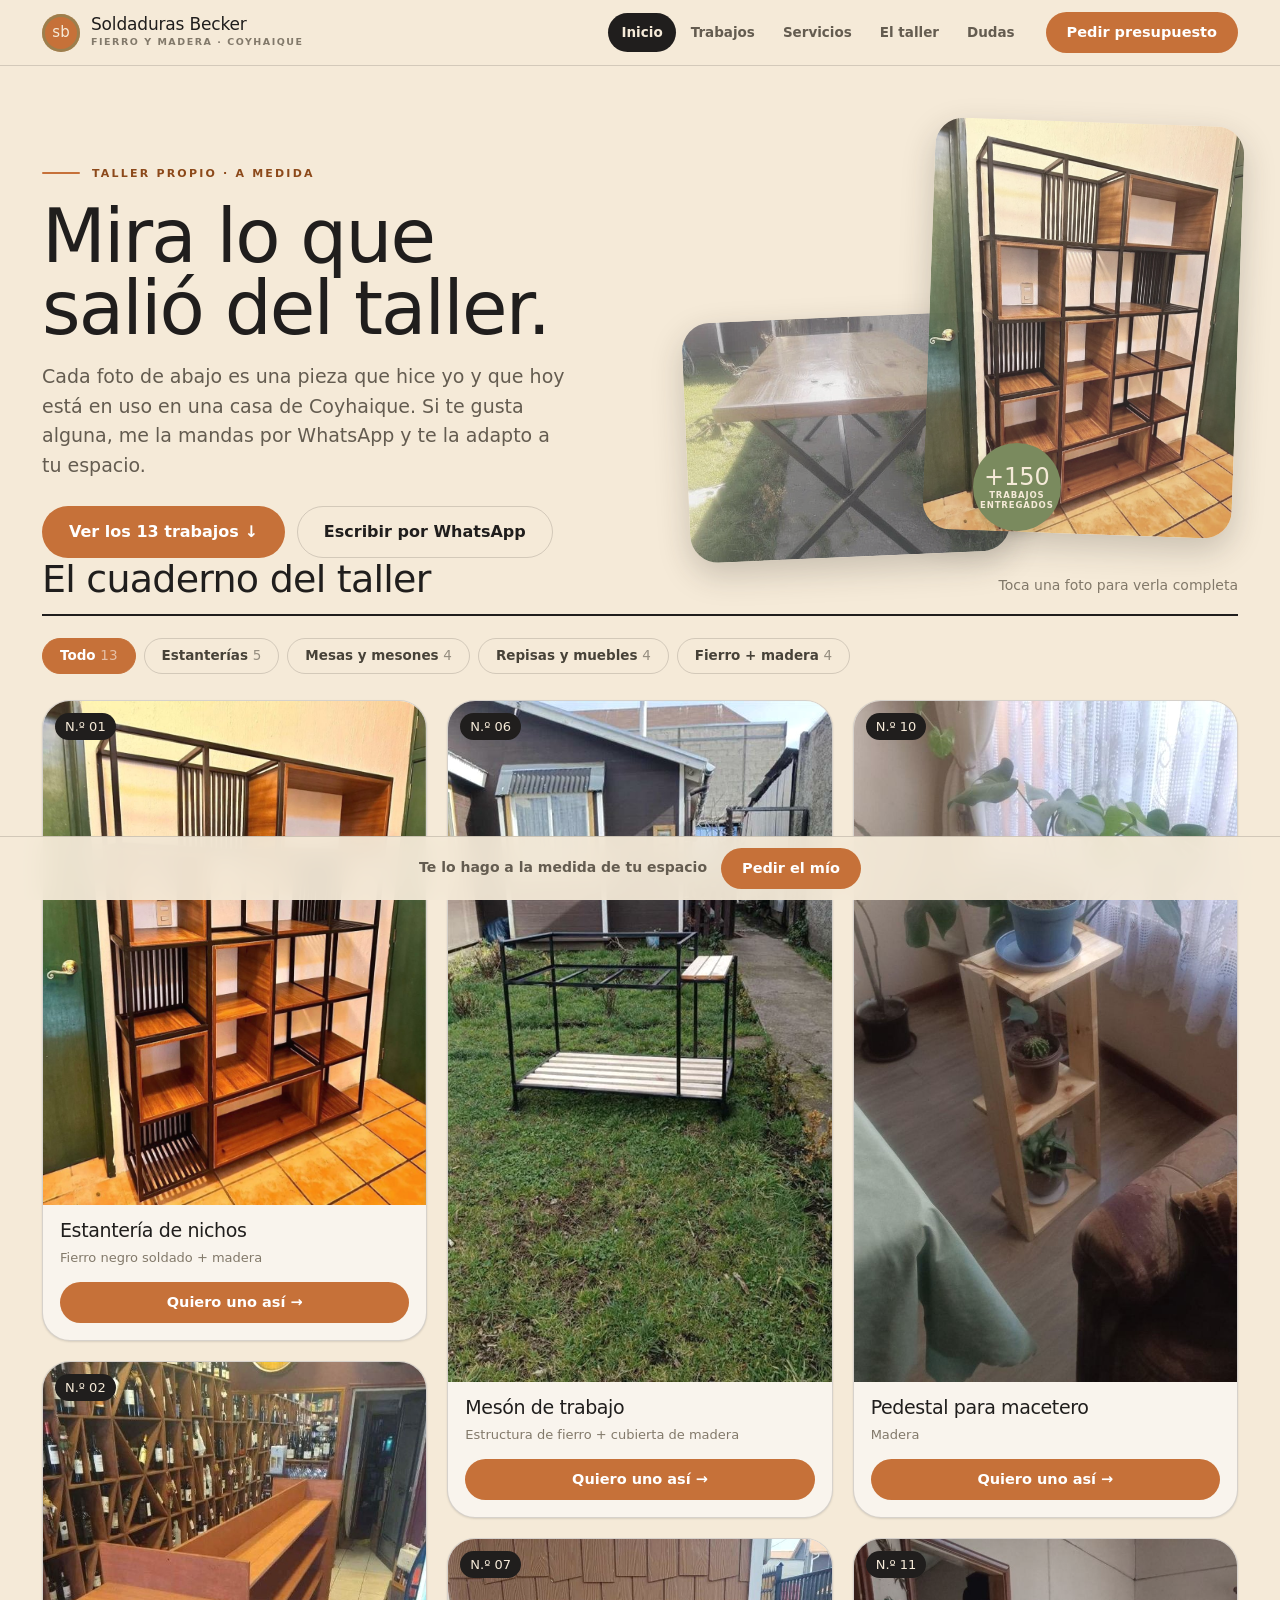
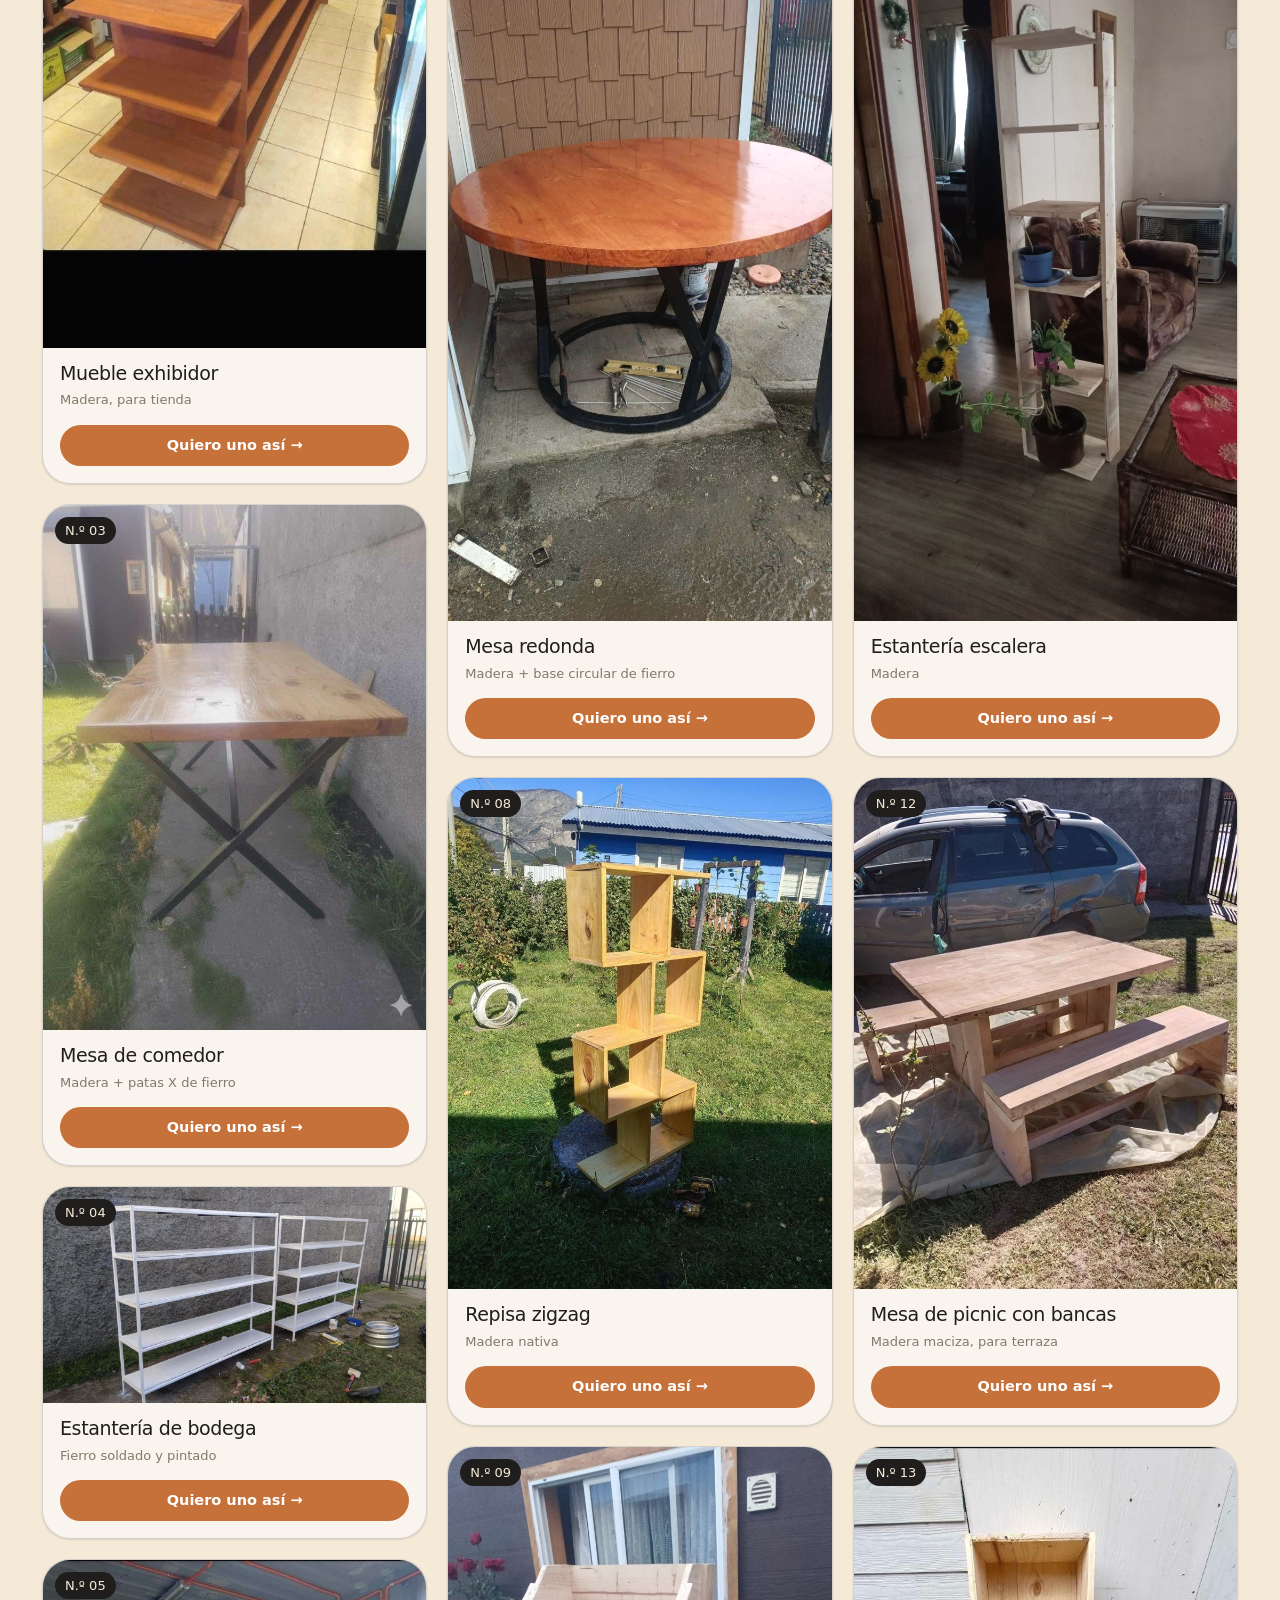
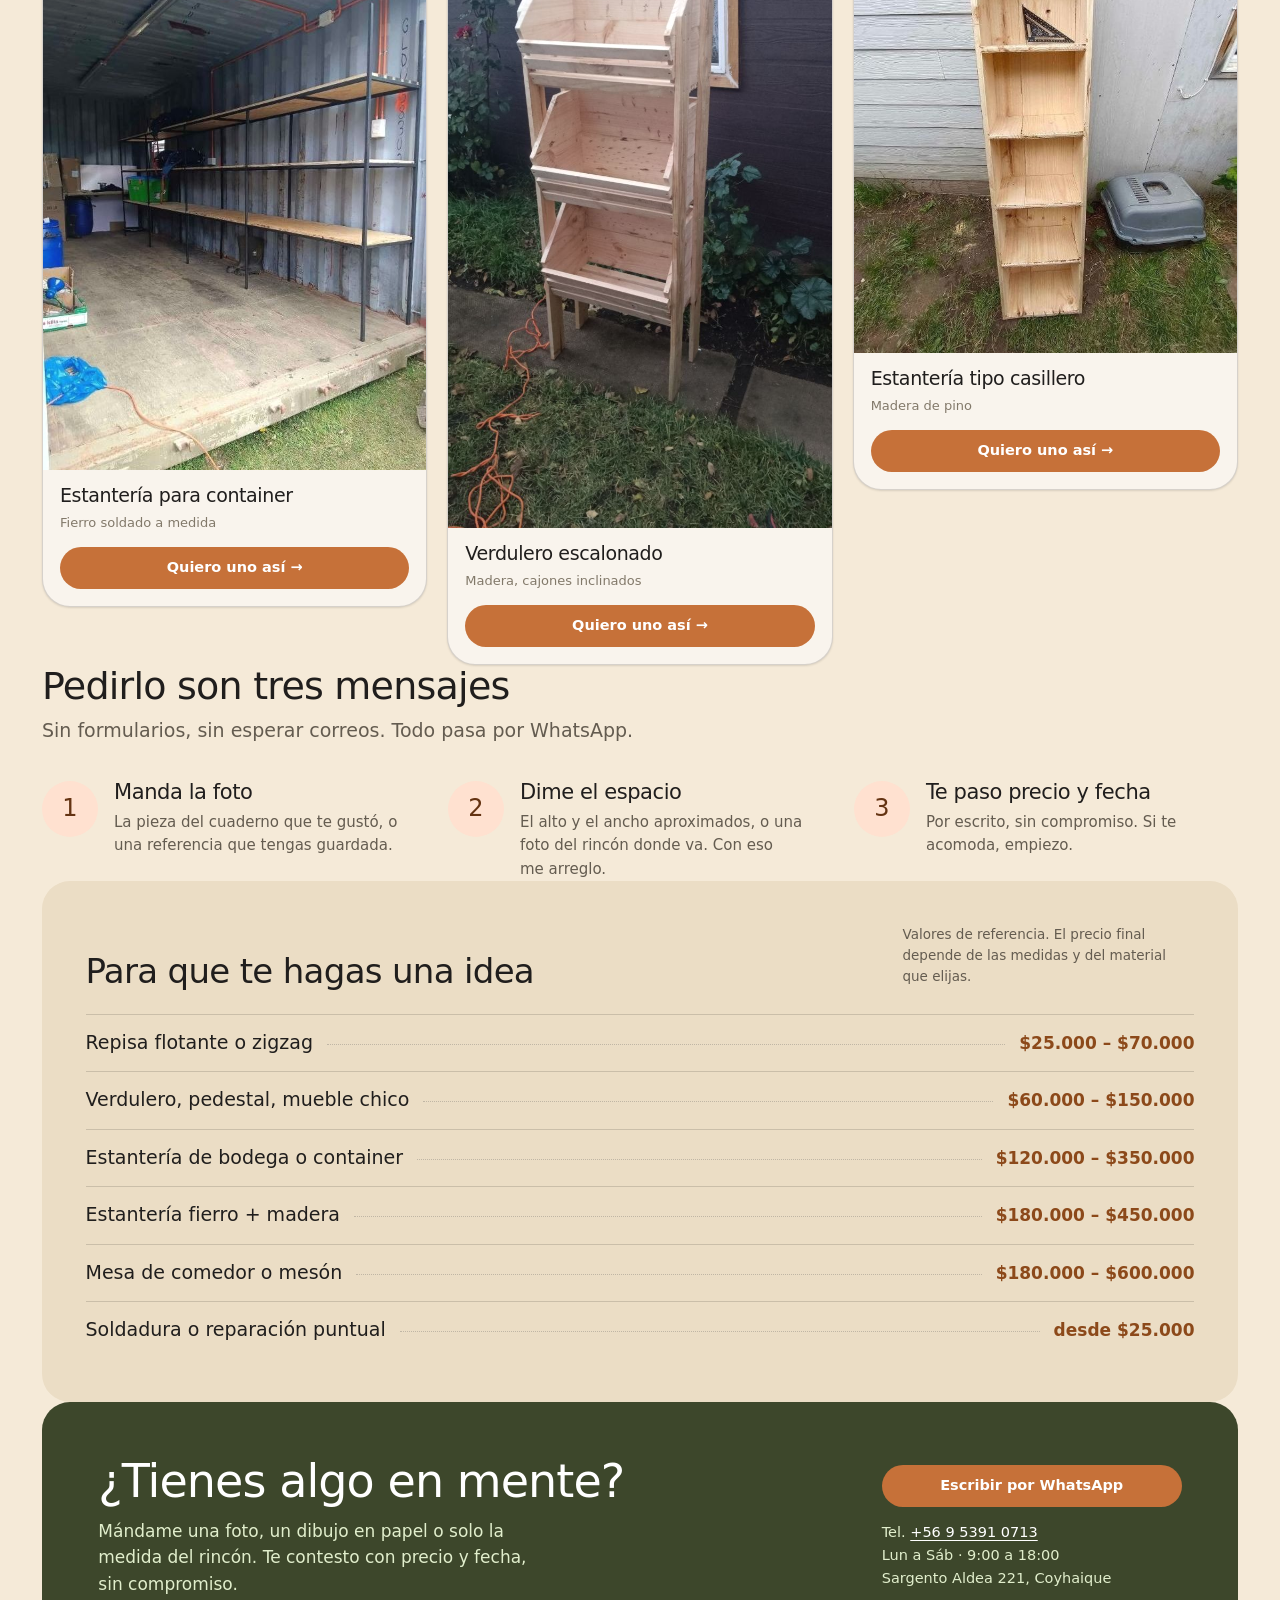
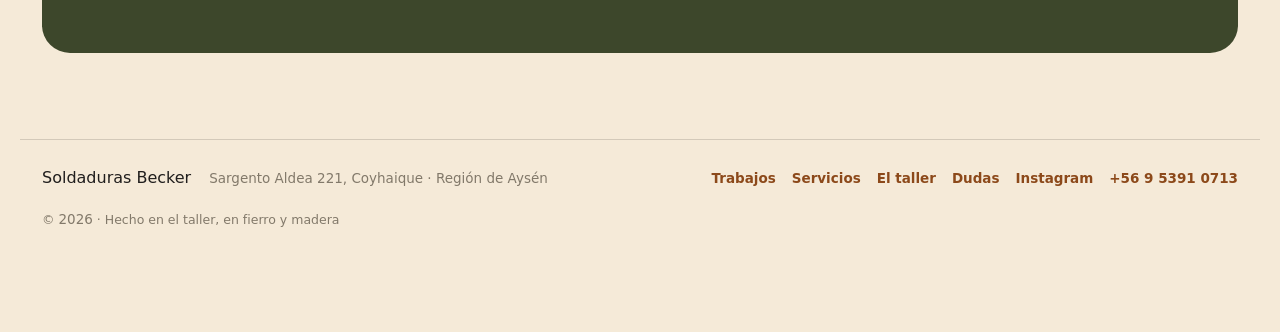
==== commit 0e7283a9: "Rediseño oficial del sitio (Claude Design): galería como centro Sistema visual nuevo: papel crema (#" ====
--- a/index.html
+++ b/index.html
@@ -3,31 +3,26 @@
 <head>
   <meta charset="UTF-8" />
   <meta name="viewport" content="width=device-width, initial-scale=1.0" />
-  <!-- ====== EDITA: título y descripción para Google ====== -->
-  <title>Soldaduras Becker | Muebles de Fierro y Madera a Medida en Coyhaique</title>
-  <meta name="description" content="Soldaduras Becker, Coyhaique (Región de Aysén): muebles y estructuras en fierro y madera hechos a medida — estanterías para negocios y bodegas, mesas, mesones, repisas y soldadura general. Presupuesto sin compromiso por WhatsApp." />
-  <meta name="theme-color" content="#0f1115" />
-
-  <!-- Seguridad: Content-Security-Policy (defensa en profundidad) -->
+  <title>Soldaduras Becker | Muebles de fierro y madera a medida en Coyhaique</title>
+  <meta name="description" content="Mira los trabajos reales del taller — estanterías, mesas, mesones y muebles en fierro y madera hechos a medida en Coyhaique. Elige la pieza que te gustó y pídela por WhatsApp." />
+  <meta name="theme-color" content="#f5ead8" />
+
   <meta http-equiv="Content-Security-Policy" content="default-src 'self'; img-src 'self' data: https://*.google-analytics.com https://*.googletagmanager.com; style-src 'self' https://fonts.googleapis.com; font-src https://fonts.gstatic.com; script-src 'self' https://www.googletagmanager.com; connect-src 'self' https://*.google-analytics.com https://*.analytics.google.com https://*.googletagmanager.com; frame-src https://www.googletagmanager.com; base-uri 'self'; form-action 'self'" />
   <meta name="referrer" content="strict-origin-when-cross-origin" />
 
-  <!-- Open Graph (cómo se ve al compartir el link en WhatsApp/Facebook) -->
-  <meta property="og:title" content="Soldaduras Becker | Muebles de Fierro y Madera en Coyhaique" />
-  <meta property="og:description" content="Estanterías, mesas, mesones y muebles a medida en fierro y madera, en Coyhaique. Pide tu presupuesto por WhatsApp." />
+  <meta property="og:title" content="Soldaduras Becker | Fierro y madera a medida en Coyhaique" />
+  <meta property="og:description" content="Mira los trabajos reales del taller — estanterías, mesas, mesones y muebles en fierro y madera hechos a medida en Coyhaique. Elige la pieza que te gustó y pídela por WhatsApp." />
   <meta property="og:type" content="website" />
   <meta property="og:url" content="https://5egaloz.github.io/soldaduras-becker/" />
   <meta property="og:image" content="https://5egaloz.github.io/soldaduras-becker/assets/og-imagen.jpg" />
-
   <meta name="twitter:card" content="summary_large_image" />
-  <meta name="twitter:title" content="Soldaduras Becker | Muebles de Fierro y Madera en Coyhaique" />
-  <meta name="twitter:description" content="Estanterías, mesas, mesones y muebles a medida en fierro y madera, en Coyhaique. Pide tu presupuesto por WhatsApp." />
+  <meta name="twitter:title" content="Soldaduras Becker | Fierro y madera a medida en Coyhaique" />
+  <meta name="twitter:description" content="Mira los trabajos reales del taller — estanterías, mesas, mesones y muebles en fierro y madera hechos a medida en Coyhaique. Elige la pieza que te gustó y pídela por WhatsApp." />
   <meta name="twitter:image" content="https://5egaloz.github.io/soldaduras-becker/assets/og-imagen.jpg" />
 
   <link rel="canonical" href="https://5egaloz.github.io/soldaduras-becker/" />
   <link rel="icon" type="image/svg+xml" href="assets/favicon.svg" />
 
-  <!-- Datos estructurados para Google (negocio local) -->
   <script type="application/ld+json">
   {
     "@context": "https://schema.org",
@@ -53,150 +48,275 @@
 
   <link rel="preconnect" href="https://fonts.googleapis.com" />
   <link rel="preconnect" href="https://fonts.gstatic.com" crossorigin />
-  <link href="https://fonts.googleapis.com/css2?family=Oswald:wght@500;600;700&family=Inter:wght@400;500;600&display=swap" rel="stylesheet" />
+  <link href="https://fonts.googleapis.com/css2?family=Caprasimo&family=Figtree:wght@400;500;600;700;800&display=swap" rel="stylesheet" />
   <link rel="stylesheet" href="style.css?v=20260726" />
-  <!-- Google Tag Manager (GTM-TWC8D49J, cargado desde assets/gtm.js por la CSP) -->
   <script src="assets/gtm.js"></script>
 </head>
 <body>
-  <!-- Google Tag Manager (noscript) -->
   <noscript><iframe src="https://www.googletagmanager.com/ns.html?id=GTM-TWC8D49J" height="0" width="0" title="Google Tag Manager"></iframe></noscript>
-
-  <!-- Accesibilidad: primer elemento enfocable de la página -->
-  <a class="skip-link" href="#contenido">Saltar al contenido</a>
-  <!-- Barra de progreso de lectura (CSS puro) -->
-  <div class="progreso" aria-hidden="true"></div>
-
-  <!-- ====== BARRA SUPERIOR ====== -->
-  <header class="nav" id="inicio">
-    <div class="container nav__inner">
-      <a href="index.html" class="brand">
-        <span class="brand__spark">⚡</span>
-        <span class="brand__name" data-edit="nombre-negocio">Soldaduras Becker</span>
+  <header class="site-head">
+    <div class="wrap site-head__inner">
+      <a class="brand" href="index.html">
+        <span class="brand__mark">sb</span>
+        <span class="brand__txt">
+          <b>Soldaduras Becker</b>
+          <small>Fierro y madera · Coyhaique</small>
+        </span>
       </a>
-      <button class="nav__toggle" type="button" aria-label="Abrir menú" aria-expanded="false" aria-controls="menu">
+      <button class="site-head__toggle" type="button" aria-label="Abrir menú" aria-expanded="false" aria-controls="menu">
         <span></span><span></span><span></span>
       </button>
-      <nav class="nav__links" id="menu">
-        <a href="index.html" class="is-active" data-i18n-en="Home">Inicio</a>
-        <a href="servicios.html" data-i18n-en="Services">Servicios</a>
-        <a href="galeria.html" data-i18n-en="Gallery">Trabajos</a>
-        <a href="nosotros.html" data-i18n-en="About Us">Nosotros</a>
-        <a href="faq.html" data-i18n-en="FAQ">FAQ</a>
-        <a class="nav__ig" href="https://www.instagram.com/muebleria.becker/" target="_blank" rel="noopener" aria-label="Instagram">📷</a>
-        <a href="#" class="nav__cta" data-wa="56953910713" data-msg="Hola, vi su página y quiero cotizar un mueble o trabajo a medida." data-msg-en="Hello, I saw your site and I want to request a custom quote." data-i18n-en="Get Quote">Cotizar</a>
+      <nav class="site-nav" id="menu">
+        <a href="index.html" class="is-on" aria-current="page">Inicio</a>
+        <a href="galeria.html">Trabajos</a>
+        <a href="servicios.html">Servicios</a>
+        <a href="nosotros.html">El taller</a>
+        <a href="faq.html">Dudas</a>
       </nav>
+      <a class="btn btn-primary site-head__cta" href="#" data-wa="56953910713" data-msg="Hola José, vi su página y quiero cotizar un mueble o trabajo a medida.">Pedir presupuesto</a>
     </div>
   </header>
-
-  <main id="contenido">
-
-  <!-- ====== HERO ====== -->
-  <section class="hero">
-    <div class="container hero__content">
-      <p class="hero__eyebrow" data-i18n-en="STEEL · WOOD · WELDING">FIERRO · MADERA · SOLDADURA</p>
-      <h1 class="hero__title">Muebles en fierro y madera<br><span data-i18n-en="that last for years, not months.">que duran años, no meses.</span></h1>
-      <p class="hero__sub" data-i18n-en="Shelving, tables, desks, and custom furniture. Welded steel + wood, on time and with warranty.">Estanterías, mesas, mesones y muebles a medida. Fierro soldado + madera, a tiempo y con garantía.</p>
-      <div class="hero__actions">
-        <!-- ====== EDITA: tu WhatsApp en data-wa (código país + número, sin + ni espacios). Chile: 56953910713 ====== -->
-        <a class="btn btn--wa" href="#" data-wa="56953910713" data-msg="Hola, vi su página y quiero cotizar un mueble o estructura a medida." data-msg-en="Hello, I saw your site and I want to request a quote." data-i18n-en="📲 Request Quote via WhatsApp">
-          <span class="btn__icon">📲</span> Pedir presupuesto por WhatsApp
-        </a>
-        <a class="btn btn--ghost" href="#trabajos" data-i18n-en="View Real Projects">Ver trabajos reales</a>
-      </div>
-      <ul class="hero__badges">
-        <li data-i18n-en="✔ Free Quote">✔ Presupuesto sin compromiso</li>
-        <li data-i18n-en="✔ Guaranteed Work">✔ Trabajo garantizado</li>
-        <li data-i18n-en="✔ Tailored to your space">✔ A la medida de tu espacio</li>
-      </ul>
+  <main>
+    <section class="wrap hero">
+      <div class="hero__txt">
+        <p class="eyebrow">Taller propio · a medida</p>
+        <h1>Mira lo que<br />salió del taller.</h1>
+        <p class="lead">Cada foto de abajo es una pieza que hice yo y que hoy está en uso en una casa de Coyhaique. Si te gusta alguna, me la mandas por WhatsApp y te la adapto a tu espacio.</p>
+        <div class="hero__act">
+          <a class="btn btn-primary btn-lg" href="#catalogo">Ver los 13 trabajos ↓</a>
+          <a class="btn btn-outline btn-lg" href="#" data-wa="56953910713" data-msg="Hola José, vi su página y quiero cotizar un mueble o trabajo a medida.">Escribir por WhatsApp</a>
+        </div>
+      </div>
+      <div class="hero__fotos">
+        <figure class="hero__foto hero__foto--a"><img class="washed" src="assets/trabajos/trabajo-3.jpg" alt="Mesa de comedor de madera con patas X de fierro soldado" /></figure>
+        <figure class="hero__foto hero__foto--b"><img class="washed" src="assets/trabajos/trabajo-1.jpg" alt="Estantería de fierro negro y madera instalada en casa de cliente" /></figure>
+        <span class="hero__sello"><b>+150</b><small>trabajos<br />entregados</small></span>
+      </div>
+    </section>
+
+    <section class="wrap" id="catalogo">
+      <div class="sec-head">
+        <h2>El cuaderno del taller</h2>
+        <p>Toca una foto para verla completa</p>
+      </div>
+      <div class="filtros">
+        <button class="chip is-on" type="button" data-filtro="todo">Todo <span>13</span></button>
+        <button class="chip" type="button" data-filtro="estanterias">Estanterías <span>5</span></button>
+        <button class="chip" type="button" data-filtro="mesas">Mesas y mesones <span>4</span></button>
+        <button class="chip" type="button" data-filtro="muebles">Repisas y muebles <span>4</span></button>
+        <button class="chip" type="button" data-filtro="mixto">Fierro + madera <span>4</span></button>
+      </div>
+      <div class="masonry">
+        <figure class="pieza" data-cat="estanterias mixto" data-n="01" data-tipo="Estantería de nichos" data-material="Fierro negro soldado + madera">
+          <button class="pieza__foto" type="button" aria-label="Ver la pieza N.º 01 en grande">
+            <img class="washed" src="assets/trabajos/trabajo-1.jpg" alt="Estantería industrial de fierro negro y madera instalada en casa de cliente" loading="lazy" />
+            <span class="pieza__n">N.º 01</span>
+          </button>
+          <figcaption class="pieza__cap">
+            <h3>Estantería de nichos</h3>
+            <p>Fierro negro soldado + madera</p>
+            <a class="btn btn-primary btn-block" href="#" data-wa="56953910713" data-msg="Hola José, vi la pieza N.º 01 de su cuaderno (Estantería de nichos) y quiero una parecida. ¿Me la puede cotizar?">Quiero uno así →</a>
+          </figcaption>
+        </figure>
+        <figure class="pieza" data-cat="muebles madera" data-n="02" data-tipo="Mueble exhibidor" data-material="Madera, para tienda">
+          <button class="pieza__foto" type="button" aria-label="Ver la pieza N.º 02 en grande">
+            <img class="washed" src="assets/trabajos/trabajo-2.jpg" alt="Mueble exhibidor de madera a medida para tienda de vinos" loading="lazy" />
+            <span class="pieza__n">N.º 02</span>
+          </button>
+          <figcaption class="pieza__cap">
+            <h3>Mueble exhibidor</h3>
+            <p>Madera, para tienda</p>
+            <a class="btn btn-primary btn-block" href="#" data-wa="56953910713" data-msg="Hola José, vi la pieza N.º 02 de su cuaderno (Mueble exhibidor) y quiero una parecida. ¿Me la puede cotizar?">Quiero uno así →</a>
+          </figcaption>
+        </figure>
+        <figure class="pieza" data-cat="mesas mixto" data-n="03" data-tipo="Mesa de comedor" data-material="Madera + patas X de fierro">
+          <button class="pieza__foto" type="button" aria-label="Ver la pieza N.º 03 en grande">
+            <img class="washed" src="assets/trabajos/trabajo-3.jpg" alt="Mesa de comedor de madera con patas X de fierro soldado" loading="lazy" />
+            <span class="pieza__n">N.º 03</span>
+          </button>
+          <figcaption class="pieza__cap">
+            <h3>Mesa de comedor</h3>
+            <p>Madera + patas X de fierro</p>
+            <a class="btn btn-primary btn-block" href="#" data-wa="56953910713" data-msg="Hola José, vi la pieza N.º 03 de su cuaderno (Mesa de comedor) y quiero una parecida. ¿Me la puede cotizar?">Quiero uno así →</a>
+          </figcaption>
+        </figure>
+        <figure class="pieza" data-cat="estanterias" data-n="04" data-tipo="Estantería de bodega" data-material="Fierro soldado y pintado">
+          <button class="pieza__foto" type="button" aria-label="Ver la pieza N.º 04 en grande">
+            <img class="washed" src="assets/trabajos/trabajo-4.jpg" alt="Estanterías metálicas soldadas y pintadas para bodega" loading="lazy" />
+            <span class="pieza__n">N.º 04</span>
+          </button>
+          <figcaption class="pieza__cap">
+            <h3>Estantería de bodega</h3>
+            <p>Fierro soldado y pintado</p>
+            <a class="btn btn-primary btn-block" href="#" data-wa="56953910713" data-msg="Hola José, vi la pieza N.º 04 de su cuaderno (Estantería de bodega) y quiero una parecida. ¿Me la puede cotizar?">Quiero uno así →</a>
+          </figcaption>
+        </figure>
+        <figure class="pieza" data-cat="estanterias" data-n="05" data-tipo="Estantería para container" data-material="Fierro soldado a medida">
+          <button class="pieza__foto" type="button" aria-label="Ver la pieza N.º 05 en grande">
+            <img class="washed" src="assets/trabajos/trabajo-5.jpg" alt="Estantería metálica a medida instalada dentro de container de bodega" loading="lazy" />
+            <span class="pieza__n">N.º 05</span>
+          </button>
+          <figcaption class="pieza__cap">
+            <h3>Estantería para container</h3>
+            <p>Fierro soldado a medida</p>
+            <a class="btn btn-primary btn-block" href="#" data-wa="56953910713" data-msg="Hola José, vi la pieza N.º 05 de su cuaderno (Estantería para container) y quiero una parecida. ¿Me la puede cotizar?">Quiero uno así →</a>
+          </figcaption>
+        </figure>
+        <figure class="pieza" data-cat="mesas mixto" data-n="06" data-tipo="Mesón de trabajo" data-material="Estructura de fierro + cubierta de madera">
+          <button class="pieza__foto" type="button" aria-label="Ver la pieza N.º 06 en grande">
+            <img class="washed" src="assets/trabajos/trabajo-6.jpg" alt="Mesón de estructura de fierro con cubiertas de madera" loading="lazy" />
+            <span class="pieza__n">N.º 06</span>
+          </button>
+          <figcaption class="pieza__cap">
+            <h3>Mesón de trabajo</h3>
+            <p>Estructura de fierro + cubierta de madera</p>
+            <a class="btn btn-primary btn-block" href="#" data-wa="56953910713" data-msg="Hola José, vi la pieza N.º 06 de su cuaderno (Mesón de trabajo) y quiero una parecida. ¿Me la puede cotizar?">Quiero uno así →</a>
+          </figcaption>
+        </figure>
+        <figure class="pieza" data-cat="mesas mixto" data-n="07" data-tipo="Mesa redonda" data-material="Madera + base circular de fierro">
+          <button class="pieza__foto" type="button" aria-label="Ver la pieza N.º 07 en grande">
+            <img class="washed" src="assets/trabajos/trabajo-7.jpg" alt="Mesa redonda de madera con base circular de fierro soldado" loading="lazy" />
+            <span class="pieza__n">N.º 07</span>
+          </button>
+          <figcaption class="pieza__cap">
+            <h3>Mesa redonda</h3>
+            <p>Madera + base circular de fierro</p>
+            <a class="btn btn-primary btn-block" href="#" data-wa="56953910713" data-msg="Hola José, vi la pieza N.º 07 de su cuaderno (Mesa redonda) y quiero una parecida. ¿Me la puede cotizar?">Quiero uno así →</a>
+          </figcaption>
+        </figure>
+        <figure class="pieza" data-cat="muebles madera" data-n="08" data-tipo="Repisa zigzag" data-material="Madera nativa">
+          <button class="pieza__foto" type="button" aria-label="Ver la pieza N.º 08 en grande">
+            <img class="washed" src="assets/trabajos/trabajo-8.jpg" alt="Repisa zigzag de madera nativa hecha a medida" loading="lazy" />
+            <span class="pieza__n">N.º 08</span>
+          </button>
+          <figcaption class="pieza__cap">
+            <h3>Repisa zigzag</h3>
+            <p>Madera nativa</p>
+            <a class="btn btn-primary btn-block" href="#" data-wa="56953910713" data-msg="Hola José, vi la pieza N.º 08 de su cuaderno (Repisa zigzag) y quiero una parecida. ¿Me la puede cotizar?">Quiero uno así →</a>
+          </figcaption>
+        </figure>
+        <figure class="pieza" data-cat="muebles madera" data-n="09" data-tipo="Verdulero escalonado" data-material="Madera, cajones inclinados">
+          <button class="pieza__foto" type="button" aria-label="Ver la pieza N.º 09 en grande">
+            <img class="washed" src="assets/trabajos/trabajo-9.jpg" alt="Verdulero escalonado de madera con cajones inclinados para frutas y verduras" loading="lazy" />
+            <span class="pieza__n">N.º 09</span>
+          </button>
+          <figcaption class="pieza__cap">
+            <h3>Verdulero escalonado</h3>
+            <p>Madera, cajones inclinados</p>
+            <a class="btn btn-primary btn-block" href="#" data-wa="56953910713" data-msg="Hola José, vi la pieza N.º 09 de su cuaderno (Verdulero escalonado) y quiero una parecida. ¿Me la puede cotizar?">Quiero uno así →</a>
+          </figcaption>
+        </figure>
+        <figure class="pieza" data-cat="muebles madera" data-n="10" data-tipo="Pedestal para macetero" data-material="Madera">
+          <button class="pieza__foto" type="button" aria-label="Ver la pieza N.º 10 en grande">
+            <img class="washed" src="assets/trabajos/trabajo-10.jpg" alt="Pedestal de madera para macetero con planta junto a la ventana" loading="lazy" />
+            <span class="pieza__n">N.º 10</span>
+          </button>
+          <figcaption class="pieza__cap">
+            <h3>Pedestal para macetero</h3>
+            <p>Madera</p>
+            <a class="btn btn-primary btn-block" href="#" data-wa="56953910713" data-msg="Hola José, vi la pieza N.º 10 de su cuaderno (Pedestal para macetero) y quiero una parecida. ¿Me la puede cotizar?">Quiero uno así →</a>
+          </figcaption>
+        </figure>
+        <figure class="pieza" data-cat="estanterias madera" data-n="11" data-tipo="Estantería escalera" data-material="Madera">
+          <button class="pieza__foto" type="button" aria-label="Ver la pieza N.º 11 en grande">
+            <img class="washed" src="assets/trabajos/trabajo-11.jpg" alt="Estantería escalera de madera ambientada con plantas en el living" loading="lazy" />
+            <span class="pieza__n">N.º 11</span>
+          </button>
+          <figcaption class="pieza__cap">
+            <h3>Estantería escalera</h3>
+            <p>Madera</p>
+            <a class="btn btn-primary btn-block" href="#" data-wa="56953910713" data-msg="Hola José, vi la pieza N.º 11 de su cuaderno (Estantería escalera) y quiero una parecida. ¿Me la puede cotizar?">Quiero uno así →</a>
+          </figcaption>
+        </figure>
+        <figure class="pieza" data-cat="mesas madera" data-n="12" data-tipo="Mesa de picnic con bancas" data-material="Madera maciza, para terraza">
+          <button class="pieza__foto" type="button" aria-label="Ver la pieza N.º 12 en grande">
+            <img class="washed" src="assets/trabajos/trabajo-12.jpg" alt="Mesa de picnic con bancas en madera maciza para terraza" loading="lazy" />
+            <span class="pieza__n">N.º 12</span>
+          </button>
+          <figcaption class="pieza__cap">
+            <h3>Mesa de picnic con bancas</h3>
+            <p>Madera maciza, para terraza</p>
+            <a class="btn btn-primary btn-block" href="#" data-wa="56953910713" data-msg="Hola José, vi la pieza N.º 12 de su cuaderno (Mesa de picnic con bancas) y quiero una parecida. ¿Me la puede cotizar?">Quiero uno así →</a>
+          </figcaption>
+        </figure>
+        <figure class="pieza" data-cat="estanterias madera" data-n="13" data-tipo="Estantería tipo casillero" data-material="Madera de pino">
+          <button class="pieza__foto" type="button" aria-label="Ver la pieza N.º 13 en grande">
+            <img class="washed" src="assets/trabajos/trabajo-13.jpg" alt="Estantería columna tipo casillero de madera de pino" loading="lazy" />
+            <span class="pieza__n">N.º 13</span>
+          </button>
+          <figcaption class="pieza__cap">
+            <h3>Estantería tipo casillero</h3>
+            <p>Madera de pino</p>
+            <a class="btn btn-primary btn-block" href="#" data-wa="56953910713" data-msg="Hola José, vi la pieza N.º 13 de su cuaderno (Estantería tipo casillero) y quiero una parecida. ¿Me la puede cotizar?">Quiero uno así →</a>
+          </figcaption>
+        </figure>
+      </div>
+    </section>
+
+    <section class="wrap">
+      <h2 class="h-sec">Pedirlo son tres mensajes</h2>
+      <p class="lead lead--sec">Sin formularios, sin esperar correos. Todo pasa por WhatsApp.</p>
+      <div class="pasos">
+        <div class="paso"><span class="paso__n">1</span><div><h3>Manda la foto</h3><p>La pieza del cuaderno que te gustó, o una referencia que tengas guardada.</p></div></div>
+        <div class="paso"><span class="paso__n">2</span><div><h3>Dime el espacio</h3><p>El alto y el ancho aproximados, o una foto del rincón donde va. Con eso me arreglo.</p></div></div>
+        <div class="paso"><span class="paso__n">3</span><div><h3>Te paso precio y fecha</h3><p>Por escrito, sin compromiso. Si te acomoda, empiezo.</p></div></div>
+      </div>
+    </section>
+
+    <section class="wrap">
+      <div class="valores">
+        <div class="valores__head">
+          <h2>Para que te hagas una idea</h2>
+          <p>Valores de referencia. El precio final depende de las medidas y del material que elijas.</p>
+        </div>
+        <div class="valores__lista">
+          <div class="valor"><span class="valor__t">Repisa flotante o zigzag</span><span class="valor__d"></span><span class="valor__p">$25.000 – $70.000</span></div>
+          <div class="valor"><span class="valor__t">Verdulero, pedestal, mueble chico</span><span class="valor__d"></span><span class="valor__p">$60.000 – $150.000</span></div>
+          <div class="valor"><span class="valor__t">Estantería de bodega o container</span><span class="valor__d"></span><span class="valor__p">$120.000 – $350.000</span></div>
+          <div class="valor"><span class="valor__t">Estantería fierro + madera</span><span class="valor__d"></span><span class="valor__p">$180.000 – $450.000</span></div>
+          <div class="valor"><span class="valor__t">Mesa de comedor o mesón</span><span class="valor__d"></span><span class="valor__p">$180.000 – $600.000</span></div>
+          <div class="valor"><span class="valor__t">Soldadura o reparación puntual</span><span class="valor__d"></span><span class="valor__p">desde $25.000</span></div>
+        </div>
+      </div>
+    </section>
+
+  <section class="wrap">
+    <div class="cierre">
+      <div class="cierre__txt">
+        <h2>¿Tienes algo en mente?</h2>
+        <p>Mándame una foto, un dibujo en papel o solo la medida del rincón. Te contesto con precio y fecha, sin compromiso.</p>
+      </div>
+      <div class="cierre__act">
+        <a class="btn btn-primary btn-block" href="#" data-wa="56953910713" data-msg="Hola José, vi su página y quiero cotizar un mueble o trabajo a medida.">Escribir por WhatsApp</a>
+        <p class="cierre__datos">
+          Tel. <a href="tel:+56953910713">+56 9 5391 0713</a><br />
+          Lun a Sáb · 9:00 a 18:00<br />
+          Sargento Aldea 221, Coyhaique
+        </p>
+      </div>
     </div>
   </section>
-
-  <!-- ====== TRABAJOS / GALERÍA (fotos primero) ====== -->
-  <section class="section section--dark" id="trabajos">
-    <div class="container">
-      <h2 class="section__title" data-i18n-en="Real Projects">Trabajos reales</h2>
-      <p class="section__lead" data-i18n-en="Crafted in my workshop and currently in use.">Salió de mi taller y está en uso hoy.</p>
-      <div class="gallery">
-        <figure class="gallery__item"><img src="assets/trabajos/trabajo-1.jpg" alt="Estantería industrial de fierro negro y madera instalada en casa de cliente" loading="lazy" /></figure>
-        <figure class="gallery__item"><img src="assets/trabajos/trabajo-2.jpg" alt="Mueble exhibidor de madera a medida para tienda de vinos" loading="lazy" /></figure>
-        <figure class="gallery__item"><img src="assets/trabajos/trabajo-3.jpg" alt="Mesa de comedor de madera con patas X de fierro soldado" loading="lazy" /></figure>
-        <figure class="gallery__item"><img src="assets/trabajos/trabajo-4.jpg" alt="Estanterías metálicas soldadas y pintadas para bodega" loading="lazy" /></figure>
-        <figure class="gallery__item"><img src="assets/trabajos/trabajo-5.jpg" alt="Estantería metálica a medida instalada dentro de container de bodega" loading="lazy" /></figure>
-        <figure class="gallery__item"><img src="assets/trabajos/trabajo-6.jpg" alt="Mesón de estructura de fierro con cubiertas de madera" loading="lazy" /></figure>
-        <figure class="gallery__item"><img src="assets/trabajos/trabajo-7.jpg" alt="Mesa redonda de madera con base circular de fierro soldado" loading="lazy" /></figure>
-        <figure class="gallery__item"><img src="assets/trabajos/trabajo-8.jpg" alt="Repisa zigzag de madera nativa hecha a medida" loading="lazy" /></figure>
-      </div>
-    </div>
-  </section>
-
-  <!-- ====== SERVICIOS (info condensada) ====== -->
-  <section class="section" id="servicios">
-    <div class="container">
-      <h2 class="section__title" data-i18n-en="What I Do">Lo que hago</h2>
-      <p class="section__lead" data-i18n-en="Steel, wood, or both. Custom built for your space.">Fierro, madera o los dos. Todo a la medida de tu espacio.</p>
-      <div class="grid grid--3">
-        <article class="card"><div class="card__icon">🏪</div><h3 data-i18n-en="Business Shelving">Estanterías para negocios</h3><p data-i18n-en="Shops, warehouses, and storage containers. Sturdy and custom fit.">Tiendas, bodegas y containers. Firmes y a medida.</p></article>
-        <article class="card"><div class="card__icon">🪵</div><h3 data-i18n-en="Tables & Desks">Mesas y mesones</h3><p data-i18n-en="Dining, workspace, or coffee tables. Steel legs built to last.">Comedor, trabajo o centro. Patas de fierro que duran.</p></article>
-        <article class="card"><div class="card__icon">🗄️</div><h3 data-i18n-en="Steel + Wood Furniture">Muebles fierro + madera</h3><p data-i18n-en="Racks, mounts, and industrial style furniture.">Racks, soportes y muebles estilo industrial.</p></article>
-        <article class="card"><div class="card__icon">📐</div><h3 data-i18n-en="Wooden Shelves & Units">Repisas y muebles de madera</h3><p data-i18n-en="Shelves, stands, and home wooden furniture.">Repisas, fruteros y muebles para tu casa.</p></article>
-        <article class="card"><div class="card__icon">⚡</div><h3 data-i18n-en="General Welding">Soldadura general</h3><p data-i18n-en="Fences, gates, repairs, and structural reinforcement.">Rejas, portones, reparaciones y refuerzos.</p></article>
-        <article class="card"><div class="card__icon">✨</div><h3 data-i18n-en="Custom Work from Photo">Trabajo a medida</h3><p data-i18n-en="Send me a reference picture and we will build it.">Mándame una foto de referencia y lo fabricamos.</p></article>
-      </div>
-    </div>
-  </section>
-
-  <!-- ====== POR QUÉ NOSOTROS ====== -->
-  <section class="section" id="porque">
-    <div class="container">
-      <h2 class="section__title" data-i18n-en="Why Work With Me?">¿Por qué trabajar conmigo?</h2>
-      <div class="grid grid--4 why">
-        <div class="why__item"><span class="why__num">1</span><h3 data-i18n-en="On Time Delivery">Cumplo el tiempo</h3><p data-i18n-en="I set a deadline and respect it. No excuses.">Te doy una fecha y la respeto. Sin pretextos.</p></div>
-        <div class="why__item"><span class="why__num">2</span><h3 data-i18n-en="Clear Pricing">Precio claro</h3><p data-i18n-en="Written estimate before starting. No hidden fees.">Presupuesto por escrito antes de empezar. Sin sorpresas.</p></div>
-        <div class="why__item"><span class="why__num">3</span><h3 data-i18n-en="Quality Materials">Material de calidad</h3><p data-i18n-en="Solid steel, quality paint, clean welds. Made to last.">Buen metal, buena pintura, buena soldadura. Que dure.</p></div>
-        <div class="why__item"><span class="why__num">4</span><h3 data-i18n-en="Warranty">Garantía</h3><p data-i18n-en="If anything fails due to craftsmanship, I fix it free.">Si algo falla por mi trabajo, lo arreglo sin costo.</p></div>
-      </div>
-    </div>
-  </section>
-
-  <!-- ====== CTA / CONTACTO ====== -->
-  <section class="section cta" id="contacto">
-    <div class="container cta__inner">
-      <h2 data-i18n-en="Do you have a project in mind?">¿Tienes un mueble o proyecto en mente?</h2>
-      <p data-i18n-en="Send me a picture or drawing. I will send you a quote with no commitment.">Mándame una foto, un plano o la idea no más. Te paso el presupuesto sin compromiso.</p>
-      <a class="btn btn--wa btn--big" href="#" data-wa="56953910713" data-msg="Hola, quiero cotizar un mueble o trabajo en fierro y madera." data-msg-en="Hello, I want to request a quote for a custom project." data-i18n-en="📲 Chat on WhatsApp">
-        <span class="btn__icon">📲</span> Escribir por WhatsApp
-      </a>
-      <div class="cta__alt">
-        <!-- EDITA tu teléfono y zona -->
-        <p>📞 Tel: <a href="tel:+56953910713" data-edit="telefono">+56 9 5391 0713</a></p>
-        <p>📍 Zona de servicio: <span data-edit="zona">Coyhaique y alrededores, Región de Aysén, Chile</span></p>
-        <p>🕗 Horario: <span data-edit="horario">Lun a Sáb · 9:00 a 18:00</span></p>
-      </div>
-    </div>
-  </section>
-
   </main>
-
-  <footer class="footer">
-    <div class="container footer__inner">
-      <nav class="footer__links">
-        <a href="index.html" data-i18n-en="Home">Inicio</a>
-        <a href="servicios.html" data-i18n-en="Services">Servicios</a>
-        <a href="galeria.html" data-i18n-en="Gallery">Trabajos</a>
-        <a href="nosotros.html" data-i18n-en="About Us">Nosotros</a>
-        <a href="faq.html" data-i18n-en="FAQ">FAQ</a>
+  <footer class="site-foot">
+    <div class="wrap site-foot__inner">
+      <b>Soldaduras Becker</b>
+      <span>Sargento Aldea 221, Coyhaique · Región de Aysén</span>
+      <nav>
+        <a href="galeria.html">Trabajos</a>
+        <a href="servicios.html">Servicios</a>
+        <a href="nosotros.html">El taller</a>
+        <a href="faq.html">Dudas</a>
         <a href="https://www.instagram.com/muebleria.becker/" target="_blank" rel="noopener">Instagram</a>
+        <a href="tel:+56953910713">+56 9 5391 0713</a>
       </nav>
-      <span data-edit="nombre-negocio">Soldaduras Becker · Fierro y Madera</span>
-      <span>© <span id="year"></span> · Hecho con orgullo en fierro y madera</span>
+      <small>© <span id="year"></span> · Hecho en el taller, en fierro y madera</small>
     </div>
   </footer>
 
-  <!-- Botón flotante de WhatsApp -->
-  <a class="wa-float" href="#" data-wa="56953910713" data-msg="Hola, vi su página y quiero un presupuesto." data-msg-en="Hello, I saw your site and want a quote." aria-label="WhatsApp">
-    <span>💬</span>
-  </a>
+  <div class="wabar">
+    <span class="wabar__txt">Te lo hago a la medida de tu espacio</span>
+    <a class="btn btn-primary" href="#" data-wa="56953910713" data-msg="Hola José, vi su página y quiero pedir un trabajo a medida.">Pedir el mío</a>
+  </div>
 
   <script src="script.js?v=20260726"></script>
   <script src="analytics.js"></script>
--- a/style.css
+++ b/style.css
@@ -1,1182 +1,413 @@
-/* =============================================================
-   SOLDADURAS BECKER — Tema "Forja Aysén"
-   Sistema visual industrial: acero frío + chispa naranja + madera.
-   Documentación completa del tema en: marca/tema-visual.md
-   ============================================================= */
-
-/* ====== 1. TOKENS DE DISEÑO ====== */
+/* ══════════════════════════════════════════════════════════════════════════
+   Soldaduras Becker — sistema visual "Organic": papel crema, tinta terracota,
+   segunda voz salvia. Caprasimo para títulos, Figtree para el texto.
+   Todo sale de las variables de abajo: no escribas hex ni tamaños a mano.
+   ══════════════════════════════════════════════════════════════════════════ */
 :root {
-  /* --- Superficies (acero frío) --- */
-  --ink-900: #08090c;
-  --ink-800: #0f1115;
-  --ink-700: #161a21;
-  --ink-600: #1c212b;
-  --ink-500: #232a34;
-  --ink-400: #2f3846;
-
-  /* --- Texto --- */
-  --text: #eef1f6;
-  --text-soft: #c6ced9;
-  --muted: #9ba6b5;
-
-  /* --- Acentos de marca --- */
-  --spark: #ff7a1a;        /* chispa de soldadura (acento principal) */
-  --spark-soft: #ffb648;   /* dorado */
-  --spark-deep: #c85c08;
-  --wood: #c78d55;         /* madera (segundo acento) */
-  --wood-soft: #e2b184;
-  --steel: #7d92a8;        /* acero frío (neutro con carácter) */
-  --wa: #25d366;           /* verde WhatsApp: SOLO para WhatsApp */
-  --on-spark: #1a1206;     /* texto sobre naranja */
-  --on-wa: #04210f;        /* texto sobre verde */
-
-  /* --- Degradado firma: fierro → madera --- */
-  --grad-marca: linear-gradient(90deg, var(--spark), var(--wood));
-  --grad-calor: linear-gradient(90deg, var(--spark), var(--spark-soft));
-
-  /* --- Espaciado (escala de 8) --- */
-  --space-1: 4px;
-  --space-2: 8px;
-  --space-3: 12px;
-  --space-4: 16px;
-  --space-5: 24px;
-  --space-6: 32px;
-  --space-7: 48px;
-  --space-8: 64px;
-  --space-9: 88px;
-
-  /* --- Tipografía fluida --- */
-  --fs-xs: .78rem;
-  --fs-sm: .9rem;
-  --fs-base: 1rem;
-  --fs-md: clamp(1.02rem, .98rem + .2vw, 1.12rem);
-  --fs-lg: clamp(1.12rem, 1.05rem + .35vw, 1.28rem);
-  --fs-xl: clamp(1.15rem, 1.08rem + .35vw, 1.35rem);
-  --fs-2xl: clamp(1.8rem, 1.35rem + 2.2vw, 2.8rem);
-  --fs-3xl: clamp(2.1rem, 1.35rem + 3.6vw, 4.4rem);
-
-  /* --- Forma --- */
-  --r-sm: 10px;
-  --r-md: 16px;
-  --r-lg: 22px;
-  --r-pill: 999px;
-  --radius: var(--r-md);   /* alias heredado */
-  --max: 1120px;
-
-  /* --- Profundidad --- */
-  --shadow-1: 0 2px 6px rgba(0,0,0,.28);
-  --shadow-2: 0 10px 30px rgba(0,0,0,.38), 0 2px 8px rgba(0,0,0,.28);
-  --shadow-3: 0 22px 52px rgba(0,0,0,.55), 0 4px 12px rgba(0,0,0,.35);
-  --shadow-card: var(--shadow-2);
-  --shadow-card-hover: var(--shadow-3);
-  --glow-spark: 0 0 0 1px rgba(255,122,26,.35), 0 12px 36px rgba(255,122,26,.18);
-
-  /* --- Movimiento --- */
-  --t-fast: .16s;
-  --t: .28s;
-  --t-slow: .5s;
-  --ease-out: cubic-bezier(.22,.61,.36,1);
-  --ease-spring: cubic-bezier(.34,1.28,.5,1);
-
-  /* --- Alias heredados (no romper marcado existente) --- */
-  --bg: var(--ink-800);
-  --bg-soft: var(--ink-700);
-  --bg-dark: var(--ink-900);
-  --line: var(--ink-500);
-  --accent: var(--spark);
-  --accent-2: var(--spark-soft);
-
-  color-scheme: dark;
-}
-
-/* ====== 2. BASE ====== */
-*, *::before, *::after { box-sizing: border-box; margin: 0; padding: 0; }
-
-html {
-  scroll-behavior: smooth;
-  -webkit-text-size-adjust: 100%;
-}
-
+  --color-bg: #f5ead8;
+  --color-surface: #ebddc5;
+  --color-text: #201e1d;
+  --color-accent: #c67139;
+  --color-accent-2: #7a8a5e;
+  --color-divider: color-mix(in srgb, #201e1d 16%, transparent);
+
+  --color-neutral-100: #f9f4ed;
+  --color-neutral-200: #eee7db;
+  --color-neutral-300: #dcd3c4;
+  --color-neutral-400: #c0b6a5;
+  --color-neutral-500: #a19786;
+  --color-neutral-600: #82796a;
+  --color-neutral-700: #645c50;
+  --color-neutral-800: #474238;
+  --color-neutral-900: #2e2b25;
+
+  --color-accent-100: #fff2eb;
+  --color-accent-200: #ffe1d0;
+  --color-accent-300: #ffc6a5;
+  --color-accent-400: #f6a06b;
+  --color-accent-500: #d67f48;
+  --color-accent-600: #b2622d;
+  --color-accent-700: #8c491a;
+  --color-accent-800: #643312;
+  --color-accent-900: #402310;
+
+  --color-accent-2-100: #f0fae1;
+  --color-accent-2-200: #e1eecc;
+  --color-accent-2-300: #ccdbb2;
+  --color-accent-2-400: #aebf92;
+  --color-accent-2-500: #8fa073;
+  --color-accent-2-600: #728157;
+  --color-accent-2-700: #56633f;
+  --color-accent-2-800: #3d472b;
+  --color-accent-2-900: #272e1b;
+
+  --font-heading: "Caprasimo", system-ui, sans-serif;
+  --font-heading-weight: 400;
+  --font-body: "Figtree", system-ui, sans-serif;
+
+  --space-1: 4.4px;
+  --space-2: 8.8px;
+  --space-3: 13.2px;
+  --space-4: 17.6px;
+  --space-6: 26.4px;
+  --space-8: 35.2px;
+
+  --radius-sm: 8px;
+  --radius-md: 16px;
+  --radius-lg: 28px;
+
+  --shadow-sm: 0 1px 2px color-mix(in srgb, #2e2b25 14%, transparent);
+  --shadow-md: 0 3px 10px color-mix(in srgb, #2e2b25 16%, transparent);
+  --shadow-lg: 0 12px 32px color-mix(in srgb, #2e2b25 22%, transparent);
+
+  --max: 1240px;
+}
+
+*, *::before, *::after { box-sizing: border-box; }
+html { scroll-behavior: smooth; }
 body {
-  font-family: 'Inter', system-ui, -apple-system, sans-serif;
-  background: var(--ink-800);
-  color: var(--text);
-  font-size: var(--fs-base);
-  line-height: 1.65;
+  margin: 0;
+  background: var(--color-bg);
+  color: var(--color-text);
+  font-family: var(--font-body);
+  font-size: 15px;
+  line-height: 1.55;
   -webkit-font-smoothing: antialiased;
-  -moz-osx-font-smoothing: grayscale;
-  overflow-x: hidden;
-}
-
-/* Bloquea el scroll del fondo con menú móvil o lightbox abiertos */
-body.no-scroll { overflow: hidden; }
-
-h1, h2, h3, .brand__name {
-  font-family: 'Oswald', 'Oswald Fallback', sans-serif;
-  letter-spacing: .5px;
-  text-wrap: balance;
-}
-
-p { text-wrap: pretty; }
-a { color: inherit; text-decoration: none; }
-img { max-width: 100%; display: block; }
-button { font: inherit; }
-
-::selection { background: var(--spark); color: var(--on-spark); }
-
-.container {
-  width: 100%;
-  max-width: var(--max);
-  margin: 0 auto;
-  padding: 0 var(--space-5);
-}
-
-/* El nav pegajoso no debe tapar los títulos al saltar a un ancla */
-section[id], [id] { scroll-margin-top: 84px; }
-
-/* Barra de desplazamiento a tono con el tema */
-@supports (scrollbar-color: red blue) {
-  html { scrollbar-color: var(--ink-400) var(--ink-900); scrollbar-width: thin; }
-}
-
-/* ====== 3. ACCESIBILIDAD ====== */
-
-/* Anillo de foco único y consistente en toda la página */
-:where(a, button, summary, [tabindex]):focus-visible {
-  outline: 3px solid var(--spark-soft);
-  outline-offset: 3px;
-  border-radius: var(--r-sm);
-}
-
-/* Saltar al contenido: primer elemento enfocable de la página */
-.skip-link {
-  position: fixed;
-  top: var(--space-3);
-  left: var(--space-3);
-  z-index: 200;
-  transform: translateY(-160%);
-  background: var(--spark);
-  color: var(--on-spark);
-  font-weight: 600;
-  padding: var(--space-3) var(--space-5);
-  border-radius: var(--r-pill);
-  box-shadow: var(--shadow-2);
-  transition: transform var(--t) var(--ease-spring);
-}
-.skip-link:focus-visible { transform: translateY(0); }
-
-/* Barra de progreso de lectura (CSS puro, sin JS) */
-.progreso {
-  position: fixed;
-  inset: 0 0 auto 0;
-  height: 3px;
-  z-index: 70;
-  background: var(--grad-marca);
-  transform-origin: 0 50%;
-  transform: scaleX(0);
-  pointer-events: none;
-}
-@supports (animation-timeline: scroll()) {
-  .progreso {
-    animation: barra-progreso linear both;
-    animation-timeline: scroll(root block);
+}
+h1, h2, h3, h4 {
+  font-family: var(--font-heading);
+  font-weight: var(--font-heading-weight);
+  line-height: 1.12;
+  letter-spacing: -0.02em;
+  margin: 0 0 var(--space-2);
+  text-wrap: pretty;
+}
+p { margin: 0 0 var(--space-3); text-wrap: pretty; }
+figure { margin: 0; }
+img { display: block; max-width: 100%; }
+a { color: var(--color-accent-700); text-underline-offset: 3px; }
+a:hover { color: var(--color-accent-800); }
+:focus { outline: none; }
+:focus-visible { outline: 2px solid var(--color-accent); outline-offset: 2px; }
+::selection { background: var(--color-accent-200); }
+
+noscript { display: none; }
+
+/* Las fotos se lavan para que se asienten en el papel. En el cuaderno el lavado
+   es más suave: ahí la foto es el producto y tiene que leerse. */
+.washed { filter: saturate(0.6) contrast(0.85) brightness(1.1) opacity(0.94); }
+.pieza__foto .washed { filter: saturate(0.92) contrast(0.97) brightness(1.03); }
+
+/* ── botones y etiquetas ────────────────────────────────────────────────── */
+.btn {
+  display: inline-flex; align-items: center; justify-content: center; gap: 6px;
+  cursor: pointer; text-decoration: none;
+  font-family: var(--font-body); font-weight: 700; font-size: 14.5px; line-height: 1.2;
+  color: var(--color-text);
+  background: transparent; border: 1.5px solid transparent;
+  padding: 11px 20px; border-radius: 999px;
+  transition: background .18s ease, color .18s ease, border-color .18s ease;
+}
+.btn-primary { background: var(--color-accent); color: #fff; }
+.btn-primary:hover { background: var(--color-accent-600); color: #fff; }
+.btn-primary:active { background: var(--color-accent-700); }
+.btn-outline { border-color: var(--color-divider); color: var(--color-text); }
+.btn-outline:hover { background: color-mix(in srgb, var(--color-accent) 12%, transparent); border-color: var(--color-accent); color: var(--color-accent-800); }
+.btn-outline:active { background: color-mix(in srgb, var(--color-accent) 20%, transparent); }
+.btn-lg { font-size: 16px; padding: 15px 26px; }
+.btn-block { width: 100%; }
+
+.tag {
+  display: inline-flex; align-items: center; font-size: 11.5px; font-weight: 600;
+  letter-spacing: .02em; padding: 4px 11px; border-radius: 999px;
+  background: var(--color-neutral-100); color: var(--color-neutral-800);
+}
+
+/* ── estructura ─────────────────────────────────────────────────────────── */
+.wrap { width: 100%; max-width: var(--max); margin: 0 auto; padding: 0 22px; }
+.wrap--narrow { max-width: 880px; }
+main > section + section { margin-top: clamp(48px, 7vw, 86px); }
+.eyebrow {
+  display: flex; align-items: center; gap: 12px;
+  font-weight: 700; font-size: 11px; letter-spacing: .2em; text-transform: uppercase;
+  color: var(--color-accent-700); margin: 0 0 18px;
+}
+.eyebrow::before { content: ""; width: 38px; height: 2px; background: var(--color-accent); border-radius: 2px; }
+.lead { font-size: clamp(16px, 1.5vw, 19px); line-height: 1.55; color: var(--color-neutral-700); max-width: 52ch; }
+.lead--sec { margin-bottom: var(--space-8); }
+.h-sec { font-size: clamp(26px, 3.2vw, 38px); margin: 0 0 var(--space-2); }
+.h-sec--rule { border-top: 2px solid var(--color-text); padding-top: 30px; margin-bottom: var(--space-6); }
+
+/* ── cabecera ───────────────────────────────────────────────────────────── */
+.site-head {
+  position: sticky; top: 0; z-index: 40;
+  background: color-mix(in srgb, var(--color-bg) 92%, transparent);
+  backdrop-filter: blur(12px); -webkit-backdrop-filter: blur(12px);
+  border-bottom: 1px solid var(--color-divider);
+}
+.site-head__inner { display: flex; align-items: center; gap: 18px; padding-top: 12px; padding-bottom: 12px; }
+.brand { display: flex; align-items: center; gap: 11px; text-decoration: none; color: inherit; }
+.brand__mark {
+  width: 38px; height: 38px; flex: none; border-radius: 999px;
+  background: var(--color-accent); color: var(--color-bg);
+  display: flex; align-items: center; justify-content: center;
+  font-family: var(--font-heading); font-size: 15px;
+  box-shadow: inset 0 0 0 3px color-mix(in srgb, var(--color-accent-2) 55%, transparent);
+}
+.brand__txt { display: flex; flex-direction: column; gap: 2px; }
+.brand__txt b { font-family: var(--font-heading); font-weight: 400; font-size: 17px; line-height: 1; letter-spacing: -.01em; }
+.brand__txt small { font-size: 9.5px; font-weight: 600; letter-spacing: .16em; text-transform: uppercase; color: var(--color-neutral-600); }
+.site-nav { display: flex; gap: 2px; margin-left: auto; flex-wrap: wrap; }
+.site-nav a {
+  font-weight: 600; font-size: 13.5px; text-decoration: none;
+  color: var(--color-neutral-700); padding: 9px 13px; border-radius: 999px;
+  transition: background .18s ease, color .18s ease;
+}
+.site-nav a:hover { background: var(--color-accent-200); color: var(--color-accent-800); }
+.site-nav a.is-on { background: var(--color-text); color: var(--color-bg); }
+.site-head__cta { white-space: nowrap; }
+.site-head__toggle { display: none; }
+
+/* ── portada ────────────────────────────────────────────────────────────── */
+.hero {
+  display: flex; gap: clamp(24px, 4vw, 56px); align-items: flex-end; flex-wrap: wrap;
+  padding-top: clamp(28px, 5vw, 56px);
+}
+.hero__txt { flex: 1 1 420px; min-width: 300px; }
+.hero__txt h1 { font-size: clamp(40px, 6.4vw, 74px); line-height: .98; letter-spacing: -.025em; margin-bottom: var(--space-4); }
+.hero__txt .lead { max-width: 44ch; margin-bottom: var(--space-6); }
+.hero__act { display: flex; gap: 12px; flex-wrap: wrap; }
+.hero__fotos { flex: 1 1 380px; min-width: 300px; position: relative; height: clamp(320px, 34vw, 440px); }
+.hero__foto { position: absolute; border-radius: var(--radius-lg); overflow: hidden; box-shadow: var(--shadow-lg); }
+.hero__foto img { width: 100%; height: 100%; object-fit: cover; }
+.hero__foto--a { left: 0; bottom: 0; width: 58%; aspect-ratio: 4/3; transform: rotate(-2.5deg); }
+.hero__foto--b { right: 0; top: 0; width: 56%; aspect-ratio: 3/4; transform: rotate(2deg); }
+.hero__sello {
+  position: absolute; left: 52%; bottom: 6%; z-index: 2;
+  width: 88px; height: 88px; border-radius: 999px;
+  background: var(--color-accent-2); color: var(--color-bg);
+  display: flex; flex-direction: column; align-items: center; justify-content: center; gap: 1px;
+  box-shadow: var(--shadow-md); text-align: center;
+}
+.hero__sello b { font-family: var(--font-heading); font-weight: 400; font-size: 24px; line-height: 1; }
+.hero__sello small { font-size: 8.5px; font-weight: 600; letter-spacing: .1em; text-transform: uppercase; line-height: 1.2; }
+
+.page-top { padding-top: clamp(28px, 5vw, 54px); }
+.page-top h1 { font-size: clamp(34px, 5.4vw, 62px); line-height: 1; letter-spacing: -.025em; max-width: 22ch; margin-bottom: var(--space-4); }
+.page-top--narrow h1 { max-width: 18ch; }
+
+/* ── el cuaderno (galería) ──────────────────────────────────────────────── */
+.sec-head {
+  display: flex; align-items: flex-end; gap: 20px; flex-wrap: wrap;
+  border-bottom: 2px solid var(--color-text); padding-bottom: 14px; margin-bottom: 22px;
+}
+.sec-head h2 { font-size: clamp(26px, 3.2vw, 38px); margin: 0; }
+.sec-head p { font-size: 14px; font-weight: 500; color: var(--color-neutral-600); margin: 0 0 3px auto; }
+
+.filtros { display: flex; gap: 8px; flex-wrap: wrap; margin-bottom: 26px; }
+.chip {
+  font-family: var(--font-body); font-weight: 600; font-size: 13.5px; line-height: 1;
+  padding: 10px 17px; border-radius: 999px; cursor: pointer;
+  background: transparent; color: var(--color-neutral-800);
+  border: 1.5px solid var(--color-divider);
+  transition: background .18s ease, color .18s ease, border-color .18s ease;
+}
+.chip span { opacity: .55; font-weight: 500; }
+.chip:hover { border-color: var(--color-accent); color: var(--color-accent-800); }
+.chip.is-on { background: var(--color-accent); border-color: var(--color-accent); color: #fff; }
+
+.masonry { columns: 298px; column-gap: 20px; }
+.pieza {
+  break-inside: avoid; margin: 0 0 20px;
+  background: var(--color-neutral-100); border: 1px solid var(--color-divider);
+  border-radius: var(--radius-lg); overflow: hidden; box-shadow: var(--shadow-sm);
+  transition: box-shadow .2s ease, transform .2s ease;
+}
+.pieza:hover { box-shadow: var(--shadow-md); transform: translateY(-2px); }
+.pieza[hidden] { display: none; }
+.pieza__foto {
+  display: block; width: 100%; padding: 0; border: 0;
+  background: var(--color-neutral-200); cursor: zoom-in; position: relative;
+}
+.pieza__foto img { width: 100%; height: auto; }
+.pieza__n {
+  position: absolute; top: 12px; left: 12px;
+  font-family: var(--font-heading); font-size: 13px; line-height: 1;
+  color: var(--color-bg); background: var(--color-text);
+  padding: 7px 10px; border-radius: 999px;
+}
+.pieza__cap { padding: 15px 17px 17px; }
+.pieza__cap h3 { font-size: 19px; line-height: 1.15; margin: 0 0 6px; }
+.pieza__cap p { font-size: 13px; font-weight: 500; color: var(--color-neutral-600); margin: 0 0 14px; }
+
+/* ── pasos ──────────────────────────────────────────────────────────────── */
+.pasos { display: grid; grid-template-columns: repeat(auto-fit, minmax(258px, 1fr)); gap: 22px; }
+.paso { display: flex; gap: 16px; align-items: flex-start; }
+.paso__n {
+  flex: none; width: 56px; height: 56px; border-radius: 999px;
+  background: var(--color-accent-200); color: var(--color-accent-800);
+  display: flex; align-items: center; justify-content: center;
+  font-family: var(--font-heading); font-size: 24px;
+}
+.paso h3 { font-size: 21px; margin: 0 0 7px; }
+.paso p { font-size: 15px; color: var(--color-neutral-700); margin: 0; }
+
+/* ── valores de referencia ──────────────────────────────────────────────── */
+.valores { background: var(--color-surface); border-radius: var(--radius-lg); padding: clamp(26px, 3.4vw, 44px); }
+.valores__head { display: flex; gap: 20px; align-items: flex-end; flex-wrap: wrap; margin-bottom: 24px; }
+.valores__head h2 { font-size: clamp(24px, 3vw, 34px); margin: 0; }
+.valores__head p { font-size: 13.5px; font-weight: 500; color: var(--color-neutral-700); margin: 0 0 3px auto; max-width: 34ch; }
+.valor { display: flex; gap: 14px; align-items: baseline; flex-wrap: wrap; padding: 15px 0; border-top: 1px solid var(--color-divider); }
+.valor__t { font-family: var(--font-heading); font-size: 19px; line-height: 1.2; }
+.valor__d { flex: 1 1 40px; min-width: 24px; border-bottom: 1.5px dotted var(--color-neutral-400); transform: translateY(-4px); }
+.valor__p { font-weight: 700; font-size: 17px; color: var(--color-accent-700); white-space: nowrap; }
+
+/* ── servicios ──────────────────────────────────────────────────────────── */
+.serv {
+  display: flex; gap: clamp(18px, 3vw, 44px); flex-wrap: wrap; align-items: flex-start;
+  padding: clamp(22px, 3vw, 34px) 0; border-top: 1px solid var(--color-divider);
+}
+.serv__n { font-family: var(--font-heading); font-size: clamp(30px, 3.4vw, 44px); line-height: 1; color: var(--color-accent-300); flex: none; width: 76px; }
+.serv__txt { flex: 1 1 300px; min-width: 250px; }
+.serv__txt h2 { font-size: clamp(22px, 2.4vw, 29px); margin: 0 0 10px; }
+.serv__txt p { font-size: 16px; color: var(--color-neutral-700); max-width: 52ch; margin: 0 0 14px; }
+.serv__tags { display: flex; gap: 7px; flex-wrap: wrap; }
+.serv__act { flex: 0 1 250px; display: flex; flex-direction: column; gap: 9px; }
+.serv__precio { font-weight: 700; font-size: 15px; color: var(--color-accent-700); }
+.cierre-nota {
+  border-top: 2px solid var(--color-text); margin: 8px 0 0; padding-top: 26px;
+  font-size: 14.5px; font-weight: 500; color: var(--color-neutral-700);
+}
+
+/* ── el taller ──────────────────────────────────────────────────────────── */
+.taller { display: flex; gap: clamp(26px, 4vw, 60px); flex-wrap: wrap; align-items: flex-start; padding-top: clamp(28px, 5vw, 54px); }
+.taller__txt { flex: 1 1 420px; min-width: 300px; }
+.taller__txt h1 { font-size: clamp(34px, 5.4vw, 58px); line-height: 1; letter-spacing: -.025em; margin-bottom: var(--space-6); }
+.taller__txt p { font-size: 17px; line-height: 1.6; color: var(--color-neutral-800); max-width: 56ch; }
+.taller__foto { flex: 1 1 320px; min-width: 280px; border-radius: var(--radius-lg); overflow: hidden; box-shadow: var(--shadow-lg); }
+.stats { display: flex; gap: 14px; flex-wrap: wrap; margin: 30px 0; }
+.stat { flex: 1 1 130px; background: var(--color-surface); border-radius: var(--radius-md); padding: 17px 19px; }
+.stat b { display: block; font-family: var(--font-heading); font-weight: 400; font-size: 30px; line-height: 1; color: var(--color-accent-700); margin-bottom: 6px; }
+.stat span { font-size: 12.5px; font-weight: 600; color: var(--color-neutral-700); }
+.comos { display: grid; grid-template-columns: repeat(auto-fit, minmax(236px, 1fr)); gap: 24px; }
+.como__n {
+  display: flex; width: 44px; height: 44px; border-radius: 999px;
+  background: var(--color-accent-2-200); color: var(--color-accent-2-800);
+  align-items: center; justify-content: center;
+  font-family: var(--font-heading); font-size: 19px; margin-bottom: 13px;
+}
+.como h3 { font-size: 20px; margin: 0 0 7px; }
+.como p { font-size: 15px; color: var(--color-neutral-700); margin: 0; }
+
+/* ── dudas ──────────────────────────────────────────────────────────────── */
+.faq details { border-top: 1px solid var(--color-divider); padding: 4px 0; }
+.faq summary {
+  font-family: var(--font-heading); font-size: 20px; line-height: 1.3; letter-spacing: -.01em;
+  padding: 17px 0; cursor: pointer; list-style: none;
+  display: flex; gap: 14px; align-items: baseline;
+}
+.faq summary::-webkit-details-marker { display: none; }
+.faq__mk { color: var(--color-accent); font-size: 15px; transition: transform .2s ease; }
+.faq details[open] .faq__mk { transform: rotate(45deg); }
+.faq p { font-size: 16px; line-height: 1.6; color: var(--color-neutral-700); margin: 0 0 20px; padding-left: 29px; max-width: 58ch; }
+.faq__cierre {
+  border-top: 2px solid var(--color-text); margin-top: 10px; padding-top: 28px;
+  display: flex; gap: 18px; flex-wrap: wrap; align-items: center;
+}
+.faq__cierre p { font-size: 17px; margin: 0; flex: 1 1 240px; }
+
+/* ── cierre + pie ───────────────────────────────────────────────────────── */
+.cierre {
+  background: var(--color-accent-2-800); color: var(--color-accent-2-100);
+  border-radius: var(--radius-lg); padding: clamp(30px, 4.4vw, 60px);
+  display: flex; gap: clamp(24px, 4vw, 52px); align-items: center; flex-wrap: wrap;
+}
+.cierre__txt { flex: 1 1 340px; min-width: 280px; }
+.cierre__txt h2 { font-size: clamp(28px, 3.8vw, 46px); line-height: 1.02; color: #fff; margin-bottom: var(--space-3); }
+.cierre__txt p { font-size: 17px; color: var(--color-accent-2-200); max-width: 42ch; margin: 0; }
+.cierre__act { flex: 0 1 300px; display: flex; flex-direction: column; gap: 14px; }
+.cierre__datos { font-size: 14.5px; font-weight: 500; line-height: 1.6; color: var(--color-accent-2-200); margin: 0; }
+.cierre__datos a { color: #fff; }
+
+.site-foot { margin-top: clamp(48px, 7vw, 86px); }
+.site-foot__inner {
+  border-top: 1px solid var(--color-divider); padding-top: 26px; padding-bottom: 34px;
+  display: flex; gap: 18px; flex-wrap: wrap; align-items: center;
+}
+.site-foot b { font-family: var(--font-heading); font-weight: 400; font-size: 16px; }
+.site-foot span { font-size: 13.5px; font-weight: 500; color: var(--color-neutral-600); }
+.site-foot nav { display: flex; gap: 16px; flex-wrap: wrap; margin-left: auto; }
+.site-foot nav a { font-size: 13.5px; font-weight: 600; text-decoration: none; }
+.site-foot small { font-size: 12.5px; color: var(--color-neutral-600); flex: 1 1 100%; }
+
+/* ── barra fija de WhatsApp ─────────────────────────────────────────────── */
+.wabar {
+  position: fixed; left: 0; right: 0; bottom: 0; z-index: 45;
+  padding: 11px 16px;
+  background: color-mix(in srgb, var(--color-bg) 94%, transparent);
+  backdrop-filter: blur(12px); -webkit-backdrop-filter: blur(12px);
+  border-top: 1px solid var(--color-divider);
+  display: flex; gap: 14px; align-items: center; justify-content: center;
+}
+.wabar__txt { font-size: 14px; font-weight: 600; color: var(--color-neutral-700); }
+body { padding-bottom: 68px; }
+
+/* ── visor de fotos ─────────────────────────────────────────────────────── */
+.visor {
+  position: fixed; inset: 0; z-index: 60; display: none;
+  align-items: center; justify-content: center; padding: 20px;
+  background: color-mix(in srgb, var(--color-accent-900) 88%, transparent);
+}
+.visor.is-open { display: flex; }
+.visor__caja {
+  max-width: 1000px; width: 100%; background: var(--color-bg);
+  border-radius: var(--radius-lg); overflow: hidden; display: flex; flex-wrap: wrap;
+  box-shadow: var(--shadow-lg);
+}
+.visor__foto {
+  flex: 1 1 340px; min-width: 280px; max-height: 70vh;
+  background: var(--color-neutral-900);
+  display: flex; align-items: center; justify-content: center;
+}
+.visor__foto img { max-width: 100%; max-height: 70vh; width: auto; object-fit: contain; }
+.visor__info { flex: 0 1 330px; min-width: 270px; padding: 26px 26px 28px; display: flex; flex-direction: column; gap: 14px; }
+.visor__top { display: flex; align-items: center; gap: 12px; }
+.visor__n { font-family: var(--font-heading); font-size: 13px; background: var(--color-text); color: var(--color-bg); padding: 7px 11px; border-radius: 999px; }
+.visor__pos { font-size: 12.5px; font-weight: 500; color: var(--color-neutral-600); }
+.visor__cerrar {
+  margin-left: auto; width: 34px; height: 34px; border-radius: 999px;
+  border: 1px solid var(--color-divider); background: none; cursor: pointer;
+  font-size: 17px; color: var(--color-neutral-700);
+}
+.visor__info h2 { font-size: clamp(24px, 2.6vw, 31px); margin: 0; }
+.visor__fila { display: flex; gap: 10px; font-size: 14px; font-weight: 500; border-top: 1px solid var(--color-divider); padding-top: 9px; }
+.visor__fila dt { flex: none; width: 74px; color: var(--color-neutral-600); margin: 0; }
+.visor__fila dd { margin: 0; }
+.visor__nota { font-size: 12.5px; color: var(--color-neutral-600); margin: 0; }
+.visor__nav { display: flex; gap: 9px; margin-top: auto; }
+.visor__nav button {
+  flex: 1; padding: 11px; border-radius: 999px; cursor: pointer;
+  border: 1.5px solid var(--color-divider); background: none;
+  font-family: var(--font-body); font-weight: 600; font-size: 14px; color: var(--color-text);
+}
+.visor__nav button:hover { background: var(--color-accent-200); border-color: var(--color-accent); }
+
+/* ── móvil ──────────────────────────────────────────────────────────────── */
+@media (max-width: 860px) {
+  .site-head__toggle {
+    display: flex; flex-direction: column; justify-content: center; gap: 5px;
+    margin-left: auto; width: 42px; height: 42px; padding: 0 9px;
+    background: none; border: 1.5px solid var(--color-divider); border-radius: 999px; cursor: pointer;
   }
-}
-@keyframes barra-progreso { to { transform: scaleX(1); } }
-
-/* ====== 4. NAV ====== */
-.nav {
-  position: sticky;
-  top: 0;
-  z-index: 50;
-  background: rgba(15,17,21,.78);
-  backdrop-filter: blur(14px) saturate(140%);
-  -webkit-backdrop-filter: blur(14px) saturate(140%);
-  border-bottom: 1px solid transparent;
-  transition: background var(--t), border-color var(--t), box-shadow var(--t);
-}
-/* Al hacer scroll la barra se "asienta": más opaca y con sombra */
-.nav.is-scrolled {
-  background: rgba(11,13,17,.92);
-  border-bottom-color: var(--ink-500);
-  box-shadow: 0 8px 28px rgba(0,0,0,.4);
-}
-
-.nav__inner {
-  display: flex;
-  align-items: center;
-  justify-content: space-between;
-  height: 68px;
-  gap: var(--space-3);
-}
-
-.brand {
-  display: flex;
-  align-items: center;
-  gap: var(--space-2);
-  font-size: 1.15rem;
-  font-weight: 700;
-  min-width: 0;
-}
-.brand__name {
-  white-space: nowrap;
-  overflow: hidden;
-  text-overflow: ellipsis;
-  text-transform: uppercase;
-}
-.brand__spark {
-  color: var(--spark);
-  filter: drop-shadow(0 0 8px rgba(255,122,26,.65));
-  transition: transform var(--t) var(--ease-spring);
-}
-.brand:hover .brand__spark { transform: rotate(-12deg) scale(1.15); }
-
-.nav__links {
-  display: flex;
-  align-items: center;
-  gap: var(--space-5);
-  flex-shrink: 0;
-}
-.nav__links a {
-  color: var(--muted);
-  font-weight: 500;
-  font-size: var(--fs-sm);
-  transition: color var(--t-fast);
-  position: relative;
-}
-.nav__links a:not(.nav__cta)::after {
-  content: "";
-  position: absolute;
-  left: 0;
-  bottom: -7px;
-  width: 100%;
-  height: 2px;
-  border-radius: 2px;
-  background: var(--grad-marca);
-  transform: scaleX(0);
-  transform-origin: left;
-  transition: transform var(--t) var(--ease-out);
-}
-.nav__links a:not(.nav__cta):hover::after { transform: scaleX(1); }
-.nav__links a:hover { color: var(--text); }
-.nav__links a.is-active { color: var(--text); }
-.nav__links a.is-active:not(.nav__cta)::after { transform: scaleX(1); }
-
-.nav__ig { font-size: 1.2rem; line-height: 1; }
-.nav__ig:hover { color: var(--spark-soft); }
-
-.nav__cta {
-  background: var(--spark);
-  color: var(--on-spark) !important;
-  padding: 10px 20px;
-  border-radius: var(--r-pill);
-  font-weight: 600;
-  box-shadow: 0 4px 16px rgba(255,122,26,.32);
-  transition: background var(--t-fast), box-shadow var(--t), transform var(--t) var(--ease-spring);
-}
-.nav__cta:hover {
-  background: var(--spark-soft);
-  box-shadow: 0 8px 24px rgba(255,182,72,.42);
-  transform: translateY(-2px);
-}
-
-/* Botón hamburguesa (solo móvil) */
-.nav__toggle {
-  display: none;
-  flex-direction: column;
-  justify-content: center;
-  align-items: center;
-  gap: 5px;
-  width: 46px;
-  height: 46px;
-  background: none;
-  border: 0;
-  cursor: pointer;
-  padding: 0;
-}
-.nav__toggle span {
-  display: block;
-  width: 24px;
-  height: 2px;
-  border-radius: 2px;
-  background: var(--text);
-  transition: transform var(--t) var(--ease-out), opacity var(--t-fast);
-}
-.nav__toggle[aria-expanded="true"] span:nth-child(1) { transform: translateY(7px) rotate(45deg); }
-.nav__toggle[aria-expanded="true"] span:nth-child(2) { opacity: 0; }
-.nav__toggle[aria-expanded="true"] span:nth-child(3) { transform: translateY(-7px) rotate(-45deg); }
-
-/* ====== 5. HERO ====== */
-.hero {
-  position: relative;
-  min-height: 88vh;
-  display: flex;
-  align-items: center;
-  background:
-    linear-gradient(180deg, rgba(8,9,12,.9) 0%, rgba(13,15,19,.58) 45%, rgba(8,9,12,.97) 100%),
-    radial-gradient(820px 400px at 82% -8%, rgba(255,122,26,.24), transparent 62%),
-    radial-gradient(620px 340px at 8% 108%, rgba(199,141,85,.16), transparent 64%),
-    url("assets/trabajos/trabajo-1.jpg") center 35% / cover no-repeat var(--ink-900);
-  overflow: hidden;
-}
-/* Retícula técnica de plano de taller */
-.hero::after {
-  content: "";
-  position: absolute;
-  inset: 0;
-  z-index: 1;
-  background-image:
-    linear-gradient(rgba(255,255,255,.024) 1px, transparent 1px),
-    linear-gradient(90deg, rgba(255,255,255,.024) 1px, transparent 1px);
-  background-size: 52px 52px;
-  -webkit-mask-image: radial-gradient(circle at 50% 40%, #000 28%, transparent 74%);
-  mask-image: radial-gradient(circle at 50% 40%, #000 28%, transparent 74%);
-  pointer-events: none;
-}
-/* Cordón de soldadura: cierra el hero con el degradado fierro → madera */
-.hero::before {
-  content: "";
-  position: absolute;
-  inset: auto 0 0 0;
-  height: 3px;
-  z-index: 3;
-  background: var(--grad-marca);
-  opacity: .85;
-}
-
-.hero__content {
-  position: relative;
-  z-index: 2;
-  padding: var(--space-9) var(--space-5);
-  max-width: 800px;
-}
-
-.hero__eyebrow,
-.page-header__eyebrow {
-  display: inline-flex;
-  align-items: center;
-  gap: var(--space-3);
-  color: var(--spark-soft);
-  font-weight: 600;
-  letter-spacing: 4px;
-  font-size: var(--fs-xs);
-  text-transform: uppercase;
-  margin-bottom: var(--space-5);
-}
-.hero__eyebrow::before,
-.page-header__eyebrow::before {
-  content: "";
-  width: 38px;
-  height: 2px;
-  border-radius: 2px;
-  background: var(--grad-calor);
-}
-
-.hero__title {
-  font-size: var(--fs-3xl);
-  line-height: 1.03;
-  font-weight: 700;
-  text-transform: uppercase;
-  letter-spacing: 1px;
-  text-shadow: 0 4px 26px rgba(0,0,0,.65);
-}
-.hero__title span {
-  color: var(--spark);
-  text-shadow: 0 0 34px rgba(255,122,26,.38), 0 4px 24px rgba(0,0,0,.6);
-}
-
-.hero__sub {
-  color: var(--text-soft);
-  font-size: var(--fs-lg);
-  margin: var(--space-5) 0 var(--space-6);
-  max-width: 570px;
-  text-shadow: 0 2px 14px rgba(0,0,0,.75);
-}
-
-.hero__actions { display: flex; gap: var(--space-3); flex-wrap: wrap; }
-
-.hero__badges {
-  list-style: none;
-  display: flex;
-  gap: var(--space-2);
-  flex-wrap: wrap;
-  margin-top: var(--space-6);
-}
-.hero__badges li {
-  color: var(--text-soft);
-  font-size: var(--fs-sm);
-  font-weight: 500;
-  background: rgba(15,17,21,.6);
-  border: 1px solid rgba(255,255,255,.12);
-  backdrop-filter: blur(8px);
-  -webkit-backdrop-filter: blur(8px);
-  padding: 8px 15px;
-  border-radius: var(--r-pill);
-  transition: border-color var(--t-fast), transform var(--t) var(--ease-out);
-}
-.hero__badges li:hover { border-color: rgba(255,122,26,.5); transform: translateY(-2px); }
-
-/* ====== 6. BOTONES ====== */
-.btn {
-  display: inline-flex;
-  align-items: center;
-  justify-content: center;
-  gap: var(--space-2);
-  padding: 14px 26px;
-  min-height: 48px;
-  border-radius: var(--r-pill);
-  font-weight: 600;
-  font-size: var(--fs-base);
-  cursor: pointer;
-  border: 1px solid transparent;
-  transition: transform var(--t) var(--ease-spring), background var(--t-fast),
-              box-shadow var(--t), border-color var(--t-fast), color var(--t-fast);
-}
-.btn:hover { transform: translateY(-2px); }
-.btn:active { transform: translateY(0) scale(.985); }
-
-/* Verde = WhatsApp. Reservado exclusivamente para esa acción. */
-.btn--wa {
-  background: var(--wa);
-  color: var(--on-wa);
-  box-shadow: 0 8px 26px rgba(37,211,102,.3), inset 0 1px 0 rgba(255,255,255,.28);
-}
-.btn--wa:hover {
-  background: #2ee06f;
-  box-shadow: 0 14px 36px rgba(37,211,102,.45), inset 0 1px 0 rgba(255,255,255,.28);
-}
-
-.btn--ghost {
-  background: rgba(15,17,21,.5);
-  color: var(--text);
-  border-color: rgba(255,255,255,.24);
-  backdrop-filter: blur(8px);
-  -webkit-backdrop-filter: blur(8px);
-}
-.btn--ghost:hover {
-  border-color: var(--spark);
-  color: var(--spark-soft);
-  background: rgba(255,122,26,.1);
-}
-
-.btn--big { padding: 18px 36px; min-height: 58px; font-size: var(--fs-lg); }
-.btn__icon { font-size: 1.15em; line-height: 1; }
-
-/* ====== 7. SECCIONES ====== */
-.section { padding: var(--space-9) 0; }
-
-.section--dark {
-  position: relative;
-  background: var(--ink-900);
-  border-top: 1px solid var(--ink-500);
-  border-bottom: 1px solid var(--ink-500);
-}
-/* Textura sutil de acero cepillado */
-.section--dark::before {
-  content: "";
-  position: absolute;
-  inset: 0;
-  pointer-events: none;
-  background-image: repeating-linear-gradient(
-    115deg,
-    rgba(255,255,255,.014) 0 1px,
-    transparent 1px 7px
-  );
-}
-.section--dark > * { position: relative; }
-
-.section__title {
-  font-size: var(--fs-2xl);
-  font-weight: 700;
-  text-transform: uppercase;
-  letter-spacing: 1.5px;
-  line-height: 1.1;
-  position: relative;
-  padding-bottom: var(--space-4);
-}
-.section__title::after {
-  content: "";
-  position: absolute;
-  left: 0;
-  bottom: 0;
-  width: 68px;
-  height: 4px;
-  border-radius: 2px;
-  background: var(--grad-marca);
-}
-
-.section__lead {
-  color: var(--muted);
-  margin: var(--space-4) 0 var(--space-7);
-  font-size: var(--fs-md);
-  max-width: 640px;
-}
-
-code {
-  background: var(--ink-700);
-  padding: 2px 7px;
-  border-radius: 6px;
-  color: var(--spark-soft);
-  font-size: .9em;
-}
-
-/* ====== 8. GRILLAS Y TARJETAS ====== */
-.grid { display: grid; gap: var(--space-4); }
-.grid--3 { grid-template-columns: repeat(3, 1fr); }
-.grid--4 { grid-template-columns: repeat(4, 1fr); }
-
-.card {
-  position: relative;
-  background: linear-gradient(180deg, var(--ink-600), var(--ink-700));
-  border: 1px solid var(--ink-500);
-  border-radius: var(--r-md);
-  padding: var(--space-5);
-  overflow: hidden;
-  transition: transform var(--t) var(--ease-out), border-color var(--t),
-              box-shadow var(--t), background var(--t);
-}
-/* Filo superior fierro → madera que se "suelda" al pasar el cursor */
-.card::before {
-  content: "";
-  position: absolute;
-  top: 0;
-  left: 0;
-  right: 0;
-  height: 3px;
-  background: var(--grad-marca);
-  transform: scaleX(0);
-  transform-origin: left;
-  transition: transform var(--t-slow) var(--ease-out);
-}
-.card:hover,
-.card:focus-within {
-  transform: translateY(-6px);
-  border-color: rgba(255,122,26,.5);
-  box-shadow: var(--shadow-3);
-}
-.card:hover::before,
-.card:focus-within::before { transform: scaleX(1); }
-
-.card__icon {
-  font-size: 2.1rem;
-  line-height: 1;
-  margin-bottom: var(--space-3);
-  filter: drop-shadow(0 4px 12px rgba(0,0,0,.45));
-  transition: transform var(--t) var(--ease-spring);
-}
-.card:hover .card__icon { transform: scale(1.14) rotate(-4deg); }
-
-.card h3 {
-  font-size: var(--fs-xl);
-  margin-bottom: var(--space-1);
-  letter-spacing: .8px;
-}
-.card p { color: var(--muted); font-size: var(--fs-sm); }
-
-/* ====== 9. GALERÍA ====== */
-.gallery {
-  display: grid;
-  grid-template-columns: repeat(4, 1fr);
-  gap: var(--space-4);
-}
-.gallery__item {
-  position: relative;
-  margin: 0;
-  aspect-ratio: 3 / 4;
-  border-radius: var(--r-md);
-  overflow: hidden;
-  background: var(--ink-700);
-  border: 1px solid var(--ink-500);
-  box-shadow: var(--shadow-2);
-  cursor: zoom-in;
-  transition: transform var(--t) var(--ease-out), border-color var(--t), box-shadow var(--t);
-}
-.gallery__item:hover,
-.gallery__item:focus-within {
-  transform: translateY(-6px);
-  border-color: var(--spark);
-  box-shadow: var(--shadow-3), var(--glow-spark);
-}
-.gallery__item img {
-  width: 100%;
-  height: 100%;
-  object-fit: cover;
-  transition: transform var(--t-slow) var(--ease-out), filter var(--t-slow);
-  filter: saturate(.96);
-}
-.gallery__item:hover img,
-.gallery__item:focus-within img { transform: scale(1.07); filter: saturate(1.1); }
-
-/* Pista visual de "ampliar" — aparece sobre la foto al pasar el cursor */
-.gallery__item::after {
-  content: "🔍";
-  position: absolute;
-  right: var(--space-3);
-  bottom: var(--space-3);
-  width: 38px;
-  height: 38px;
-  display: grid;
-  place-items: center;
-  border-radius: 50%;
-  font-size: 1rem;
-  background: rgba(8,9,12,.72);
-  border: 1px solid rgba(255,255,255,.18);
-  backdrop-filter: blur(6px);
-  -webkit-backdrop-filter: blur(6px);
-  opacity: 0;
-  transform: translateY(8px) scale(.85);
-  transition: opacity var(--t), transform var(--t) var(--ease-spring);
-}
-.gallery__item:hover::after,
-.gallery__item:focus-within::after { opacity: 1; transform: translateY(0) scale(1); }
-
-/* ====== 10. "POR QUÉ" — números calados estilo taller ====== */
-.why__item {
-  padding: var(--space-5) var(--space-5);
-  border-radius: var(--r-md);
-  border: 1px solid transparent;
-  transition: border-color var(--t), background var(--t), transform var(--t) var(--ease-out);
-}
-.why__item:hover {
-  border-color: var(--ink-500);
-  background: rgba(28,33,43,.6);
-  transform: translateY(-4px);
-}
-.why__num {
-  display: block;
-  font-family: 'Oswald', sans-serif;
-  font-size: 4.2rem;
-  font-weight: 700;
-  line-height: 1;
-  margin-bottom: var(--space-3);
-  color: transparent;
-  -webkit-text-stroke: 2px var(--spark);
-  text-shadow: 0 0 32px rgba(255,122,26,.2);
-  transition: color var(--t), -webkit-text-stroke-color var(--t);
-}
-.why__item:hover .why__num { color: rgba(255,122,26,.12); }
-@supports not (-webkit-text-stroke: 2px orange) {
-  .why__num { color: var(--spark); }
-}
-.why__item h3 { font-size: var(--fs-xl); margin-bottom: var(--space-1); letter-spacing: .8px; }
-.why__item p { color: var(--muted); font-size: var(--fs-sm); }
-
-/* ====== 11. CTA ====== */
-.cta {
-  position: relative;
-  background:
-    radial-gradient(760px 340px at 50% 0%, rgba(255,122,26,.17), transparent 70%),
-    radial-gradient(560px 280px at 12% 100%, rgba(199,141,85,.1), transparent 70%),
-    var(--ink-700);
-  text-align: center;
-  border-top: 1px solid var(--ink-500);
-}
-.cta__inner { max-width: 680px; margin: 0 auto; }
-.cta h2 {
-  font-size: var(--fs-2xl);
-  text-transform: uppercase;
-  letter-spacing: 1px;
-  line-height: 1.12;
-  position: relative;
-  padding-bottom: var(--space-5);
-}
-.cta h2::after {
-  content: "";
-  position: absolute;
-  left: 50%;
-  bottom: 0;
-  transform: translateX(-50%);
-  width: 68px;
-  height: 4px;
-  border-radius: 2px;
-  background: var(--grad-marca);
-}
-.cta p { color: var(--muted); margin: var(--space-4) 0 var(--space-6); font-size: var(--fs-md); }
-
-.cta__alt {
-  margin-top: var(--space-7);
-  color: var(--muted);
-  display: grid;
-  gap: var(--space-2);
-  font-size: var(--fs-base);
-  text-align: left;
-  background: rgba(8,9,12,.45);
-  border: 1px solid var(--ink-500);
-  border-radius: var(--r-md);
-  padding: var(--space-5);
-}
-.cta__alt a { color: var(--spark-soft); transition: color var(--t-fast); }
-.cta__alt a:hover { color: var(--spark); }
-
-/* ====== 12. FOOTER ====== */
-.footer {
-  border-top: 1px solid var(--ink-500);
-  padding: var(--space-6) 0;
-  color: var(--muted);
-  font-size: var(--fs-sm);
-  background: var(--ink-900);
-}
-.footer__inner {
-  display: flex;
-  justify-content: space-between;
-  flex-wrap: wrap;
-  gap: var(--space-2);
-  align-items: center;
-}
-.footer__links {
-  display: flex;
-  flex-wrap: wrap;
-  gap: var(--space-4);
-  width: 100%;
-  margin-bottom: var(--space-1);
-}
-.footer__links a { color: var(--muted); transition: color var(--t-fast); }
-.footer__links a:hover { color: var(--spark-soft); }
-
-/* ====== 13. WHATSAPP FLOTANTE ====== */
-.wa-float {
-  position: fixed;
-  right: var(--space-5);
-  bottom: var(--space-5);
-  z-index: 60;
-  width: 60px;
-  height: 60px;
-  border-radius: 50%;
-  background: var(--wa);
-  display: flex;
-  align-items: center;
-  justify-content: center;
-  font-size: 1.65rem;
-  box-shadow: 0 8px 26px rgba(37,211,102,.45);
-  transition: transform var(--t) var(--ease-spring), box-shadow var(--t);
-  animation: wa-pulse 2.8s ease-in-out infinite;
-}
-.wa-float:hover { transform: scale(1.1); animation-play-state: paused; }
-@keyframes wa-pulse {
-  0%, 100% { box-shadow: 0 8px 26px rgba(37,211,102,.45), 0 0 0 0 rgba(37,211,102,.45); }
-  50%      { box-shadow: 0 8px 26px rgba(37,211,102,.45), 0 0 0 14px rgba(37,211,102,0); }
-}
-
-/* ====== 14. BARRA DE ACCIÓN MÓVIL (inyectada por script.js) ====== */
-.barra-accion {
-  display: none;
-  position: fixed;
-  inset: auto 0 0 0;
-  z-index: 65;
-  gap: var(--space-2);
-  padding: var(--space-2) var(--space-3) calc(var(--space-2) + env(safe-area-inset-bottom, 0px));
-  background: rgba(11,13,17,.94);
-  backdrop-filter: blur(14px);
-  -webkit-backdrop-filter: blur(14px);
-  border-top: 1px solid var(--ink-500);
-  box-shadow: 0 -8px 30px rgba(0,0,0,.5);
-}
-.barra-accion a {
-  flex: 1;
-  display: inline-flex;
-  align-items: center;
-  justify-content: center;
-  gap: var(--space-2);
-  min-height: 48px;
-  border-radius: var(--r-pill);
-  font-weight: 600;
-  font-size: var(--fs-sm);
-  transition: transform var(--t) var(--ease-spring), background var(--t-fast);
-}
-.barra-accion a:active { transform: scale(.97); }
-.barra-accion .accion--wa { background: var(--wa); color: var(--on-wa); }
-.barra-accion .accion--tel {
-  background: transparent;
-  color: var(--text);
-  border: 1px solid var(--ink-400);
-}
-.barra-accion .accion--tel:active { background: var(--ink-600); }
-
-/* ====== 15. CABECERA DE SUBPÁGINA ====== */
-.page-header {
-  position: relative;
-  padding: var(--space-8) 0 var(--space-7);
-  background:
-    radial-gradient(760px 320px at 84% -30%, rgba(255,122,26,.2), transparent 62%),
-    radial-gradient(520px 260px at 5% 120%, rgba(199,141,85,.12), transparent 66%),
-    var(--ink-700);
-  border-bottom: 1px solid var(--ink-500);
-}
-.page-header::after {
-  content: "";
-  position: absolute;
-  inset: auto 0 0 0;
-  height: 2px;
-  background: var(--grad-marca);
-  opacity: .6;
-}
-.page-header h1 {
-  font-size: clamp(2rem, 1.4rem + 2.8vw, 3.2rem);
-  text-transform: uppercase;
-  letter-spacing: 1px;
-  line-height: 1.08;
-}
-.page-header h1 span { color: var(--spark); }
-.page-header p {
-  color: var(--muted);
-  margin-top: var(--space-4);
-  font-size: var(--fs-md);
-  max-width: 660px;
-}
-
-/* Migas de pan */
-.crumbs { font-size: var(--fs-sm); color: var(--muted); margin-bottom: var(--space-4); }
-.crumbs a { color: var(--spark-soft); transition: color var(--t-fast); }
-.crumbs a:hover { color: var(--spark); }
-
-/* ====== 16. SERVICIOS EN DETALLE ====== */
-.svc { display: grid; gap: var(--space-4); grid-template-columns: repeat(2, 1fr); }
-.svc__item {
-  display: flex;
-  flex-direction: column;
-  background: linear-gradient(180deg, var(--ink-600), var(--ink-700));
-  border: 1px solid var(--ink-500);
-  border-radius: var(--r-md);
-  padding: var(--space-6) var(--space-5);
-  transition: border-color var(--t), transform var(--t) var(--ease-out), box-shadow var(--t);
-}
-.svc__item:hover,
-.svc__item:focus-within {
-  border-color: rgba(255,122,26,.5);
-  transform: translateY(-5px);
-  box-shadow: var(--shadow-3);
-}
-.svc__item .card__icon { font-size: 2.2rem; margin-bottom: var(--space-3); }
-.svc__item h3 { font-size: var(--fs-xl); letter-spacing: .6px; margin-bottom: var(--space-2); }
-.svc__item > p { color: var(--muted); margin-bottom: var(--space-4); }
-
-.svc__list {
-  list-style: none;
-  display: grid;
-  gap: var(--space-2);
-  margin-bottom: var(--space-5);
-}
-.svc__list li {
-  color: var(--text-soft);
-  font-size: var(--fs-sm);
-  padding-left: 26px;
-  position: relative;
-}
-.svc__list li::before {
-  content: "✔";
-  position: absolute;
-  left: 0;
-  top: 0;
-  color: var(--spark);
-}
-/* El botón queda siempre abajo: tarjetas parejas aunque el texto varíe */
-.svc__item .btn { margin-top: auto; align-self: flex-start; font-size: var(--fs-sm); padding: 12px 22px; }
-
-/* ====== 17. SOBRE EL TALLER ====== */
-.about {
-  display: grid;
-  grid-template-columns: 1.15fr .85fr;
-  gap: var(--space-7);
-  align-items: start;
-}
-.about p { color: var(--muted); margin-bottom: var(--space-4); font-size: var(--fs-md); }
-.about strong { color: var(--text); font-weight: 600; }
-.about__media {
-  border-radius: var(--r-md);
-  overflow: hidden;
-  border: 1px solid var(--ink-500);
-  box-shadow: var(--shadow-2);
-}
-.about__media img { width: 100%; height: 100%; object-fit: cover; aspect-ratio: 3 / 4; }
-
-.about__stats { display: flex; flex-wrap: wrap; gap: var(--space-3); margin: var(--space-2) 0 var(--space-5); }
-.about__stat {
-  flex: 1 1 130px;
-  background: rgba(8,9,12,.45);
-  border: 1px solid var(--ink-500);
-  border-radius: var(--r-md);
-  padding: var(--space-4) var(--space-4);
-  transition: border-color var(--t), transform var(--t) var(--ease-out);
-}
-.about__stat:hover { border-color: rgba(255,182,72,.45); transform: translateY(-3px); }
-.about__stat b {
-  display: block;
-  font-family: 'Oswald', sans-serif;
-  font-size: 2rem;
-  color: var(--spark-soft);
-  line-height: 1;
-  margin-bottom: 2px;
-}
-.about__stat span { color: var(--muted); font-size: var(--fs-xs); }
-
-/* ====== 18. FAQ (acordeón nativo) ====== */
-.faq { max-width: 800px; }
-.faq details {
-  border: 1px solid var(--ink-500);
-  border-radius: var(--r-md);
-  background: var(--ink-700);
-  margin-bottom: var(--space-3);
-  overflow: hidden;
-  transition: border-color var(--t), background var(--t);
-}
-.faq details:hover { border-color: var(--ink-400); }
-.faq details[open] { border-color: rgba(255,122,26,.45); background: var(--ink-600); }
-.faq summary {
-  cursor: pointer;
-  list-style: none;
-  padding: var(--space-4) var(--space-5);
-  min-height: 56px;
-  font-family: 'Oswald', sans-serif;
-  font-size: var(--fs-lg);
-  letter-spacing: .4px;
-  display: flex;
-  justify-content: space-between;
-  align-items: center;
-  gap: var(--space-4);
-}
-.faq summary::-webkit-details-marker { display: none; }
-.faq summary::after {
-  content: "+";
-  color: var(--spark);
-  font-size: 1.6rem;
-  line-height: 1;
-  flex-shrink: 0;
-  transition: transform var(--t) var(--ease-spring);
-}
-.faq details[open] summary::after { transform: rotate(135deg); }
-.faq details[open] summary { border-bottom: 1px solid var(--ink-500); }
-.faq__a { padding: var(--space-4) var(--space-5) var(--space-5); color: var(--muted); }
-.faq__a a { color: var(--spark-soft); text-decoration: underline; text-underline-offset: 3px; }
-.faq__a a:hover { color: var(--spark); }
-/* Despliegue suave del contenido */
-.faq details[open] .faq__a { animation: faq-abrir var(--t) var(--ease-out) both; }
-@keyframes faq-abrir {
-  from { opacity: 0; transform: translateY(-6px); }
-  to   { opacity: 1; transform: translateY(0); }
-}
-
-/* ====== 19. SELECTOR DE IDIOMA ====== */
-.lang-selector {
-  display: inline-flex;
-  align-items: center;
-  gap: var(--space-1);
-  background: var(--ink-700);
-  border: 1px solid var(--ink-500);
-  border-radius: var(--r-pill);
-  padding: 3px;
-}
-.lang-btn {
-  background: none;
-  border: none;
-  color: var(--muted);
-  font-size: var(--fs-xs);
-  font-weight: 600;
-  padding: 5px 11px;
-  border-radius: var(--r-pill);
-  cursor: pointer;
-  transition: color var(--t-fast), background var(--t-fast);
-}
-.lang-btn:hover { color: var(--text); }
-.lang-btn.is-active { background: var(--spark); color: var(--on-spark); }
-
-/* ====== 20. LIGHTBOX ====== */
-.lightbox {
-  position: fixed;
-  inset: 0;
-  z-index: 100;
-  background: rgba(5,7,10,.94);
-  backdrop-filter: blur(10px);
-  -webkit-backdrop-filter: blur(10px);
-  display: none;
-  align-items: center;
-  justify-content: center;
-  padding: var(--space-5);
-}
-.lightbox.is-open { display: flex; animation: lb-entrar var(--t) var(--ease-out) both; }
-@keyframes lb-entrar { from { opacity: 0; } to { opacity: 1; } }
-
-.lightbox__content { position: relative; display: flex; flex-direction: column; align-items: center; }
-.lightbox img {
-  max-width: 90vw;
-  max-height: 80vh;
-  border-radius: var(--r-md);
-  box-shadow: var(--shadow-3);
-}
-.lightbox__close {
-  position: absolute;
-  top: -48px;
-  right: 0;
-  width: 44px;
-  height: 44px;
-  font-size: 2.2rem;
-  line-height: 1;
-  color: var(--muted);
-  background: none;
-  border: 0;
-  cursor: pointer;
-  transition: color var(--t-fast), transform var(--t) var(--ease-spring);
-}
-.lightbox__close:hover { color: var(--text); transform: rotate(90deg); }
-
-.lightbox__nav {
-  position: absolute;
-  top: 50%;
-  width: 100%;
-  display: flex;
-  justify-content: space-between;
-  transform: translateY(-50%);
-  pointer-events: none;
-  padding: 0 var(--space-2);
-}
-.lightbox__btn {
-  pointer-events: auto;
-  background: rgba(15,17,21,.75);
-  color: var(--text);
-  border: 1px solid var(--ink-500);
-  border-radius: 50%;
-  width: 48px;
-  height: 48px;
-  font-size: 1.4rem;
-  display: flex;
-  align-items: center;
-  justify-content: center;
-  cursor: pointer;
-  backdrop-filter: blur(8px);
-  -webkit-backdrop-filter: blur(8px);
-  transition: background var(--t-fast), border-color var(--t-fast), transform var(--t) var(--ease-spring);
-}
-.lightbox__btn:hover {
-  background: var(--spark);
-  color: var(--on-spark);
-  border-color: var(--spark);
-  transform: scale(1.1);
-}
-.lightbox__counter {
-  margin-top: var(--space-4);
-  color: var(--muted);
-  font-size: var(--fs-sm);
-  font-weight: 500;
-  background: rgba(15,17,21,.6);
-  padding: 5px 14px;
-  border-radius: var(--r-pill);
-  border: 1px solid var(--ink-500);
-}
-
-/* ====== 21. APARICIÓN AL HACER SCROLL ====== */
-/* Regla de oro: el contenido NUNCA queda oculto por una animación.
-   El estado inicial solo existe si JavaScript activó `.js-reveal` en <html>
-   (script.js lo hace únicamente si hay soporte de IntersectionObserver y el
-   usuario no pidió menos movimiento). Sin JS, todo se ve desde el inicio. */
-.js-reveal :is(.card, .why__item, .svc__item, .gallery__item, .about__stat, .faq details) {
-  opacity: 0;
-  transform: translateY(24px);
-  transition: opacity var(--t-slow) var(--ease-out), transform var(--t-slow) var(--ease-out);
-}
-.js-reveal :is(.card, .why__item, .svc__item, .gallery__item, .about__stat, .faq details).is-visible {
-  opacity: 1;
-  transform: none;
-}
-/* Escalonado suave dentro de cada grupo, para que no aparezcan en bloque */
-.js-reveal :is(.grid, .gallery, .svc) > *:nth-child(2) { transition-delay: 60ms; }
-.js-reveal :is(.grid, .gallery, .svc) > *:nth-child(3) { transition-delay: 120ms; }
-.js-reveal :is(.grid, .gallery, .svc) > *:nth-child(4) { transition-delay: 180ms; }
-
-/* ====== 22. MOVIMIENTO REDUCIDO ====== */
-@media (prefers-reduced-motion: reduce) {
-  html { scroll-behavior: auto; }
-  *, *::before, *::after {
-    animation-duration: .01ms !important;
-    animation-iteration-count: 1 !important;
-    transition-duration: .01ms !important;
-    scroll-behavior: auto !important;
-  }
-}
-
-/* ====== 23. RESPONSIVE ====== */
-@media (max-width: 1020px) {
-  .gallery { grid-template-columns: repeat(3, 1fr); }
-}
-
-@media (max-width: 880px) {
-  .grid--3, .grid--4 { grid-template-columns: repeat(2, 1fr); }
-  .gallery { grid-template-columns: repeat(2, 1fr); gap: var(--space-3); }
-  .svc { grid-template-columns: 1fr; }
-  .about { grid-template-columns: 1fr; }
-  .about__media { max-width: 380px; }
-  .hero { background-position: center 30%, 80% -10%, 8% 108%, center 30%; }
-  .section { padding: var(--space-8) 0; }
-
-  /* Menú móvil: panel desplegable a pantalla completa */
-  .nav__toggle { display: flex; }
-  .nav__links {
-    position: absolute;
-    top: 68px;
-    left: 0;
-    right: 0;
-    flex-direction: column;
-    align-items: stretch;
-    gap: 0;
-    /* Opaco a propósito: el texto del hero no debe traslucirse tras el menú */
-    background: var(--ink-900);
-    border-bottom: 1px solid var(--ink-500);
-    box-shadow: 0 20px 44px rgba(0,0,0,.5);
-    padding: var(--space-1) var(--space-5) var(--space-4);
-    max-height: 0;
-    overflow: hidden;
-    opacity: 0;
-    pointer-events: none;
-    transition: max-height var(--t-slow) var(--ease-out), opacity var(--t), padding var(--t-slow);
-  }
-  .nav__links.is-open {
-    max-height: calc(100vh - 68px);
-    overflow-y: auto;
-    opacity: 1;
-    pointer-events: auto;
-  }
-  .nav__links a {
-    display: block;
-    padding: 15px 2px;
-    font-size: var(--fs-base);
-    border-bottom: 1px solid var(--ink-500);
-  }
-  .nav__links a:not(.nav__cta)::after { display: none; }
-  .nav__links .nav__ig { border-bottom: 1px solid var(--ink-500); }
-  /* En el menú desplegable el emoji solo no se entiende: se etiqueta */
-  .nav__links .nav__ig::before { content: "Instagram "; font-size: var(--fs-base); }
-  .nav__cta { margin-top: var(--space-4); text-align: center; border-bottom: 0 !important; }
-  .lang-selector { margin-top: var(--space-3); align-self: flex-start; }
-
-  /* En móvil manda la barra de acción: la burbuja flotante estorba */
-  .barra-accion { display: flex; }
-  .wa-float { display: none; }
-  /* Aire para que la barra no tape el final del contenido */
-  .footer { padding-bottom: calc(var(--space-9) + env(safe-area-inset-bottom, 0px)); }
-}
-
-@media (max-width: 560px) {
-  .container { padding: 0 var(--space-4); }
-  .grid--3, .grid--4 { grid-template-columns: 1fr; }
-  .gallery { grid-template-columns: repeat(2, 1fr); gap: var(--space-2); }
-  .hero { min-height: 88vh; }
-  .hero__content { padding: var(--space-7) var(--space-4); }
-  /* Menos interletrado: en pantalla chica el eyebrow se partía en dos líneas */
-  .hero__eyebrow, .page-header__eyebrow { letter-spacing: 2.4px; margin-bottom: var(--space-4); }
-  .hero__eyebrow::before, .page-header__eyebrow::before { width: 24px; }
-  .hero__sub { margin: var(--space-4) 0 var(--space-5); }
-  .hero__actions { flex-direction: column; align-items: stretch; }
-  .why__num { font-size: 3.4rem; }
-  .brand { font-size: 1rem; }
-  .footer__inner { justify-content: center; text-align: center; }
-  .cta__alt { text-align: center; }
-  .page-header { padding: var(--space-7) 0 var(--space-6); }
-}
-
-/* ====== 24. IMPRESIÓN ====== */
-@media print {
-  .nav, .wa-float, .barra-accion, .progreso, .skip-link, .lightbox { display: none !important; }
-  /* Nada de estados de aparición al imprimir: todo visible */
-  .js-reveal * { opacity: 1 !important; transform: none !important; }
-  body { background: #fff; color: #000; }
-  .section, .cta, .page-header, .hero { background: none !important; padding: 16px 0; }
-  a::after { content: " (" attr(href) ")"; font-size: .8em; color: #555; }
-}
+  .site-head__toggle span { display: block; height: 2px; background: var(--color-text); border-radius: 2px; }
+  .site-nav { display: none; order: 3; flex: 1 1 100%; flex-direction: column; gap: 2px; margin: 6px 0 4px; }
+  .site-nav.is-open { display: flex; }
+  .site-nav a { padding: 12px 14px; }
+  .site-head__cta { order: 4; flex: 1 1 100%; }
+  .hero__fotos { height: auto; display: flex; gap: 14px; }
+  .hero__foto { position: static; width: 50%; transform: none; }
+  .hero__foto--a, .hero__foto--b { aspect-ratio: 3/4; }
+  .hero__sello { position: static; align-self: center; }
+  .wabar__txt { display: none; }
+  .wabar .btn { width: 100%; }
+}
